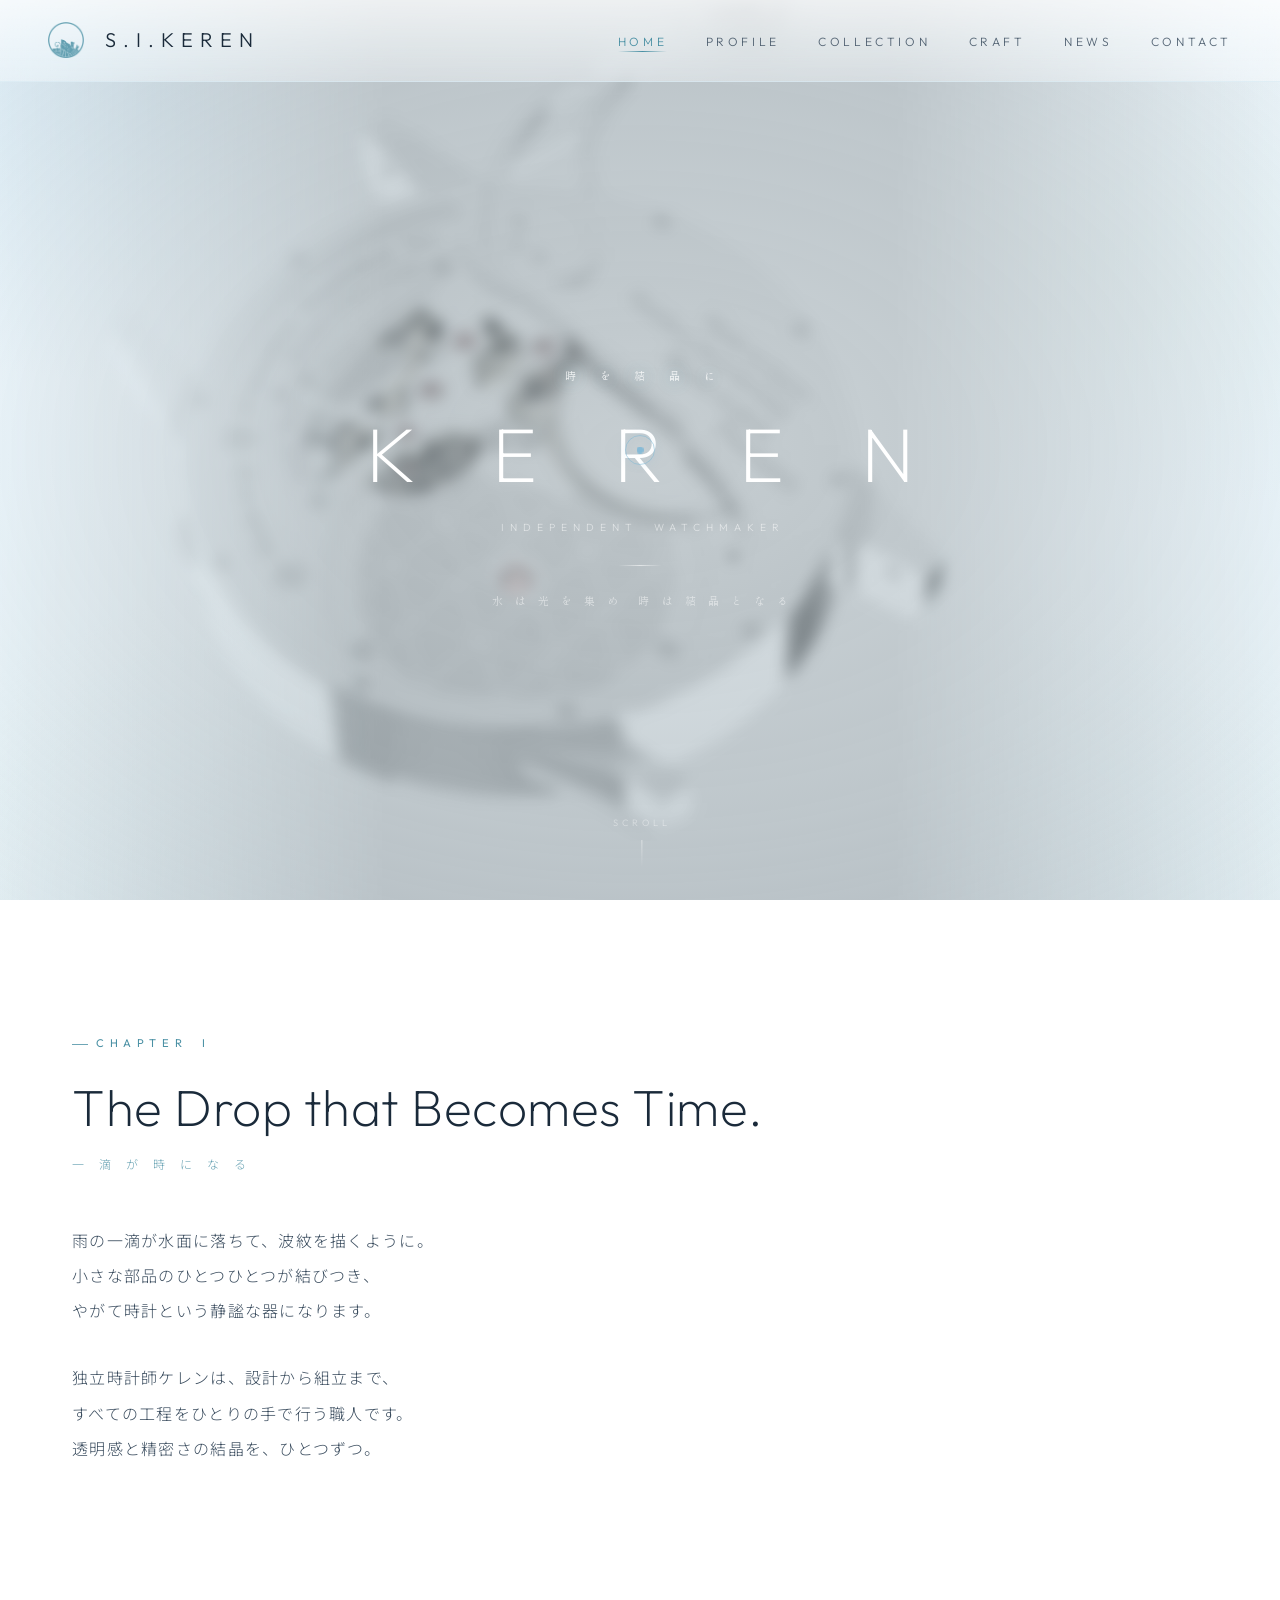
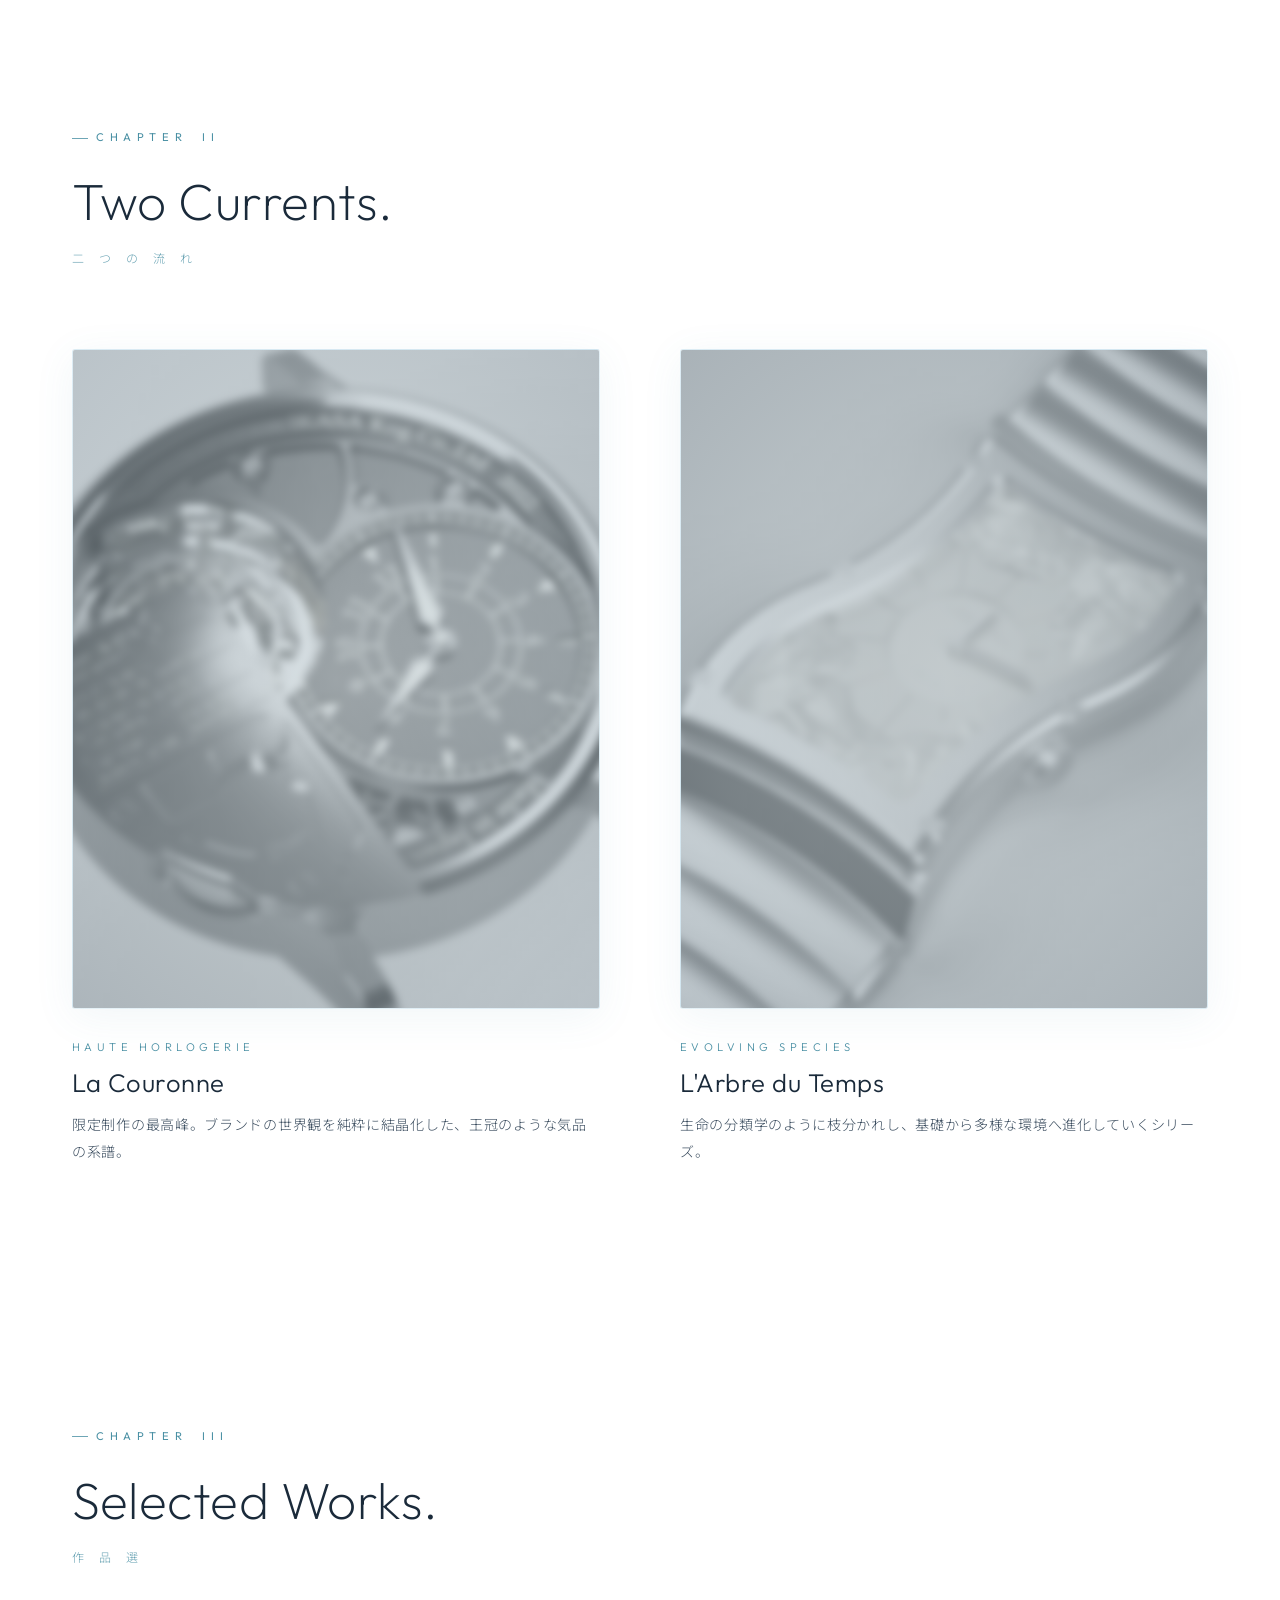
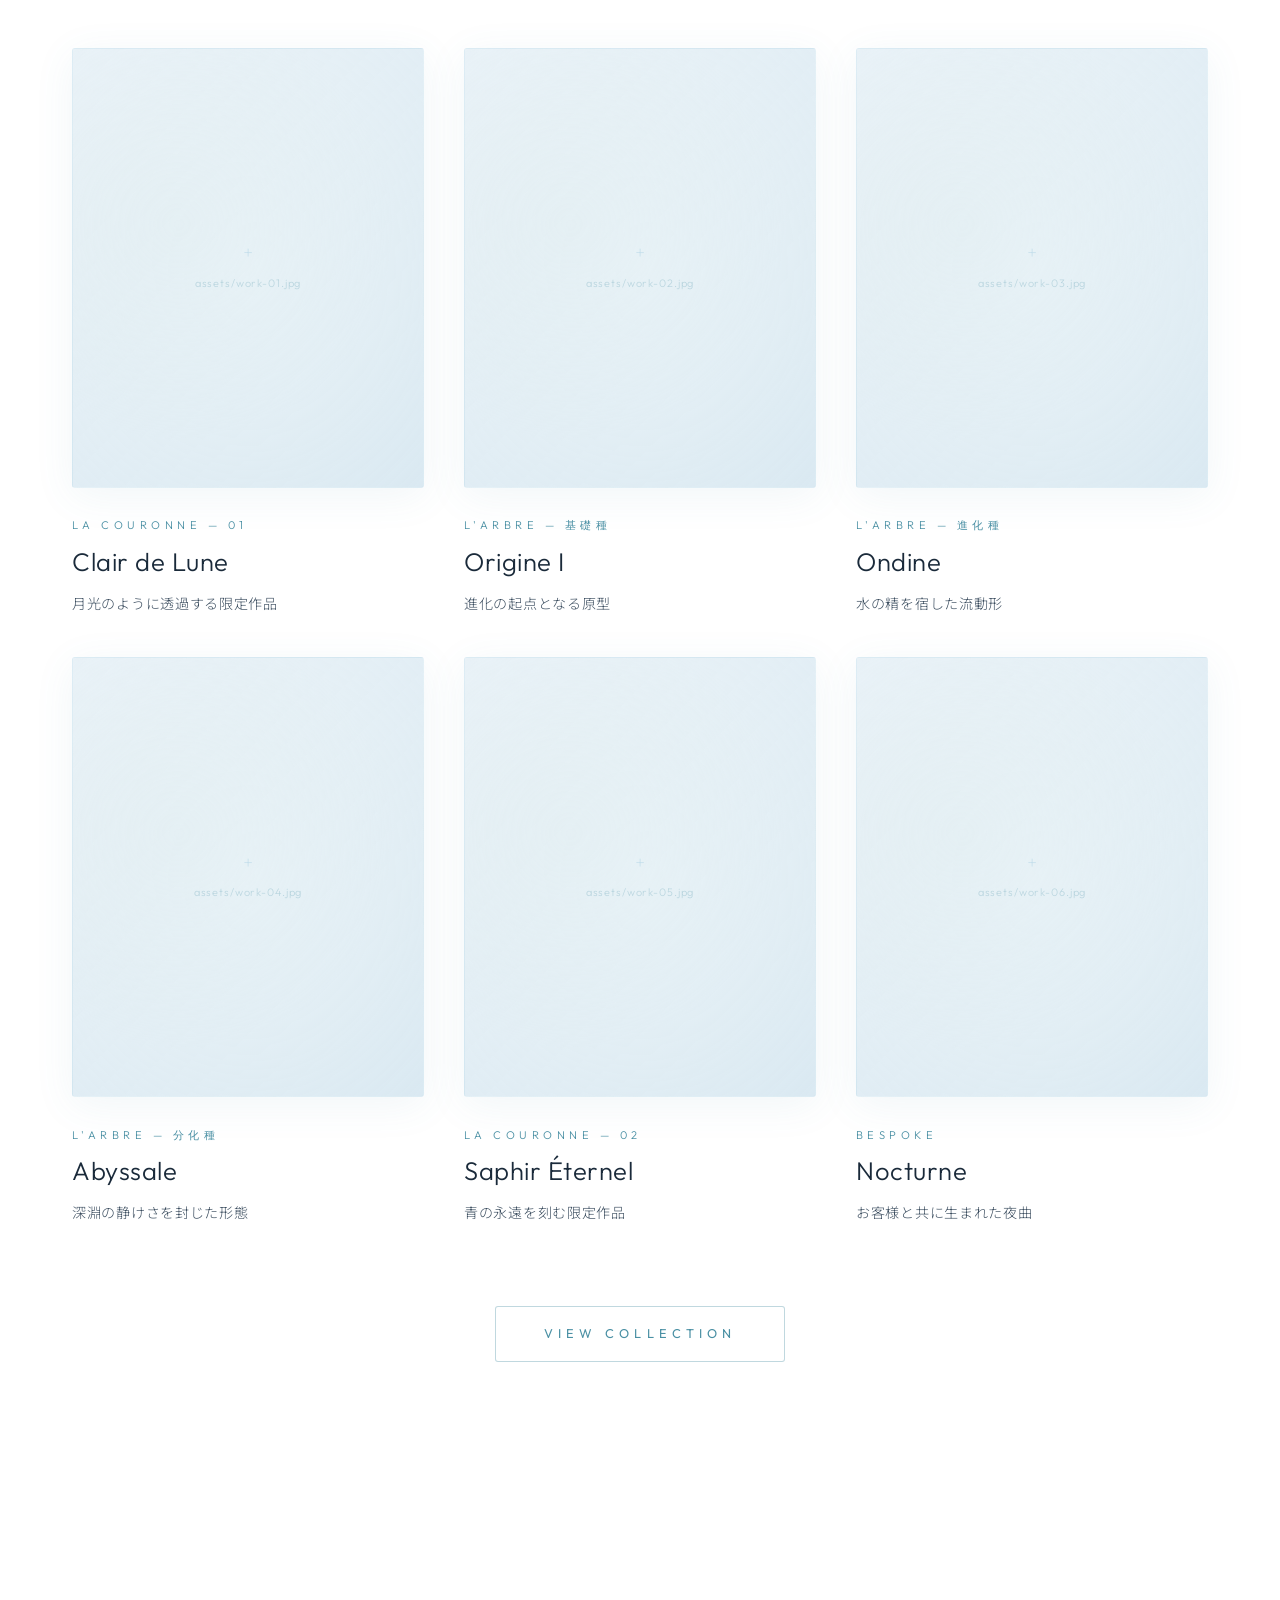
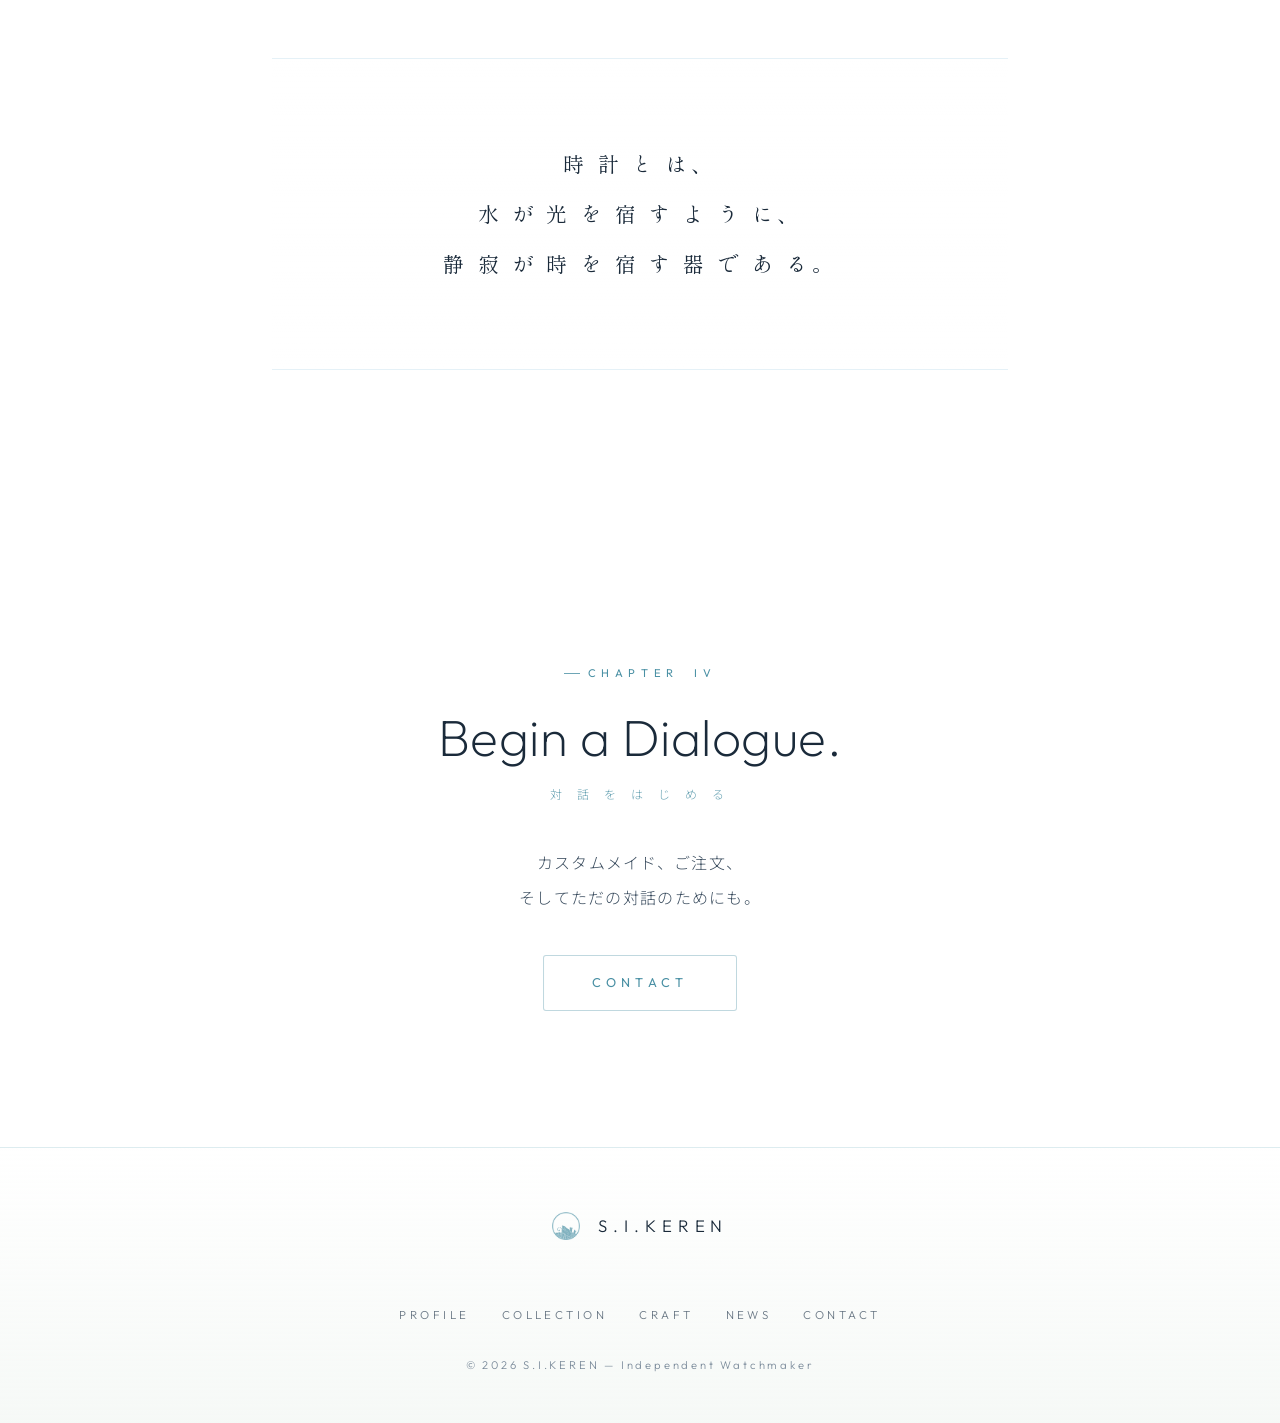
==== index.html @ 32c48a9f "Add files via upload" ====
<!DOCTYPE html>
<html lang="ja">
<head>
<meta charset="UTF-8">
<meta name="viewport" content="width=device-width, initial-scale=1.0">
<title>S.I.KEREN — Independent Watchmaker</title>
<meta name="description" content="独立時計師ケレン。水と光の結晶のような精密時計。">
<link rel="stylesheet" href="assets/style.css">
</head>
<body>

<canvas id="water-canvas"></canvas>
<div class="page-mist"></div>

<header class="topbar">
  <a href="index.html" class="brand">
    <img src="assets/logo_itoiwa.png" class="brand-logo" alt="S.I.KEREN logo">
    <span class="brand-name">S.I.KEREN</span>
  </a>
  <nav>
    <ul class="nav-links">
      <li><a href="index.html" class="active">Home</a></li>
      <li><a href="profile.html">Profile</a></li>
      <li><a href="products.html">Collection</a></li>
      <li><a href="craftsmanship.html">Craft</a></li>
      <li><a href="news.html">News</a></li>
      <li><a href="contact.html">Contact</a></li>
    </ul>
  </nav>
</header>

<main>
  <!-- HERO -->
  <section class="hero">

    <!-- 自動スクロール写真帯（最上部） -->
    <!--
      【写真の追加・差し替え方法】
      assets/ フォルダに以下のファイル名で .jpg を置くと自動表示されます：
        hero-01.jpg  hero-02.jpg  hero-03.jpg
        hero-04.jpg  hero-05.jpg  hero-06.jpg
      写真がない場合はグラデーションのプレースホルダーが表示されます。
    -->
    <div class="hero-reel" aria-hidden="true">
      <div class="hero-reel-track">
        <figure class="reel-item" data-src="assets/hero-01.jpg"></figure>
        <figure class="reel-item" data-src="assets/hero-02.jpg"></figure>
        <figure class="reel-item" data-src="assets/hero-03.jpg"></figure>
        <figure class="reel-item" data-src="assets/hero-04.jpg"></figure>
        <figure class="reel-item" data-src="assets/hero-05.jpg"></figure>
        <figure class="reel-item" data-src="assets/hero-06.jpg"></figure>
        <!-- ループ用複製 -->
        <figure class="reel-item" data-src="assets/hero-01.jpg"></figure>
        <figure class="reel-item" data-src="assets/hero-02.jpg"></figure>
        <figure class="reel-item" data-src="assets/hero-03.jpg"></figure>
        <figure class="reel-item" data-src="assets/hero-04.jpg"></figure>
        <figure class="reel-item" data-src="assets/hero-05.jpg"></figure>
        <figure class="reel-item" data-src="assets/hero-06.jpg"></figure>
      </div>
    </div>

    <!-- テキストブロック（写真の下） -->
    <div class="hero-text">
      <div class="hero-kanji">時 を 結 晶 に</div>
      <h1 class="hero-title">KEREN</h1>
      <div class="hero-sub">Independent&nbsp;&nbsp;Watchmaker</div>
      <div class="hero-rule"></div>
      <div class="hero-quote">水 は 光 を 集 め&emsp;時 は 結 晶 と な る</div>
    </div>

    <div class="scroll-cue">Scroll</div>
  </section>

  <!-- INTRODUCTION -->
  <section id="intro">
    <div class="container">
      <div class="reveal" style="max-width: 780px;">
        <div class="eyebrow">Chapter&nbsp;&nbsp;I</div>
        <h2>The Drop that Becomes Time.</h2>
        <span class="subtitle-jp">一 滴 が 時 に な る</span>
      </div>

      <div class="reveal mt-4" style="max-width: 720px; margin-top: 3rem;">
        <p class="lead">
          雨の一滴が水面に落ちて、波紋を描くように。<br>
          小さな部品のひとつひとつが結びつき、<br>
          やがて時計という静謐な器になります。
        </p>
        <p class="lead mt-2">
          独立時計師ケレンは、設計から組立まで、<br>
          すべての工程をひとりの手で行う職人です。<br>
          透明感と精密さの結晶を、ひとつずつ。
        </p>
      </div>
    </div>
  </section>

  <!-- FEATURED COLLECTIONS -->
  <section id="collections">
    <div class="container">
      <div class="section-head reveal">
        <div class="eyebrow">Chapter&nbsp;&nbsp;II</div>
        <h2>Two Currents.</h2>
        <span class="subtitle-jp">二 つ の 流 れ</span>
      </div>

      <div class="grid grid-2" style="gap: 5rem;">
        <div class="piece">
          <div class="piece-image no-photo"><img src="assets/collection-crown.jpg" class="piece-photo" alt="" onload="this.closest('.piece-image').classList.remove('no-photo')" onerror="this.closest('.piece-image').classList.add('no-photo')"><div class="photo-hint"><span>assets/collection-crown.jpg</span></div></div>
          <div class="piece-tag">Haute Horlogerie</div>
          <h3 class="piece-name">La Couronne</h3>
          <p class="piece-desc">
            限定制作の最高峰。ブランドの世界観を純粋に結晶化した、王冠のような気品の系譜。
          </p>
        </div>

        <div class="piece">
          <div class="piece-image no-photo"><img src="assets/collection-tree.jpg" class="piece-photo" alt="" onload="this.closest('.piece-image').classList.remove('no-photo')" onerror="this.closest('.piece-image').classList.add('no-photo')"><div class="photo-hint"><span>assets/collection-tree.jpg</span></div></div>
          <div class="piece-tag">Evolving Species</div>
          <h3 class="piece-name">L'Arbre du Temps</h3>
          <p class="piece-desc">
            生命の分類学のように枝分かれし、基礎から多様な環境へ進化していくシリーズ。
          </p>
        </div>
      </div>
    </div>
  </section>

  <!-- SELECTED WORKS -->
  <section id="works">
    <div class="container">
      <div class="section-head reveal">
        <div class="eyebrow">Chapter&nbsp;&nbsp;III</div>
        <h2>Selected Works.</h2>
        <span class="subtitle-jp">作 品 選</span>
      </div>

      <div class="grid grid-3">
        <div class="piece">
          <div class="piece-image no-photo"><img src="assets/work-01.jpg" class="piece-photo" alt="" onload="this.closest('.piece-image').classList.remove('no-photo')" onerror="this.closest('.piece-image').classList.add('no-photo')"><div class="photo-hint"><span>assets/work-01.jpg</span></div></div>
          <div class="piece-tag">La Couronne — 01</div>
          <h3 class="piece-name">Clair de Lune</h3>
          <p class="piece-desc">月光のように透過する限定作品</p>
        </div>

        <div class="piece">
          <div class="piece-image no-photo"><img src="assets/work-02.jpg" class="piece-photo" alt="" onload="this.closest('.piece-image').classList.remove('no-photo')" onerror="this.closest('.piece-image').classList.add('no-photo')"><div class="photo-hint"><span>assets/work-02.jpg</span></div></div>
          <div class="piece-tag">L'Arbre — 基礎種</div>
          <h3 class="piece-name">Origine I</h3>
          <p class="piece-desc">進化の起点となる原型</p>
        </div>

        <div class="piece">
          <div class="piece-image no-photo"><img src="assets/work-03.jpg" class="piece-photo" alt="" onload="this.closest('.piece-image').classList.remove('no-photo')" onerror="this.closest('.piece-image').classList.add('no-photo')"><div class="photo-hint"><span>assets/work-03.jpg</span></div></div>
          <div class="piece-tag">L'Arbre — 進化種</div>
          <h3 class="piece-name">Ondine</h3>
          <p class="piece-desc">水の精を宿した流動形</p>
        </div>

        <div class="piece">
          <div class="piece-image no-photo"><img src="assets/work-04.jpg" class="piece-photo" alt="" onload="this.closest('.piece-image').classList.remove('no-photo')" onerror="this.closest('.piece-image').classList.add('no-photo')"><div class="photo-hint"><span>assets/work-04.jpg</span></div></div>
          <div class="piece-tag">L'Arbre — 分化種</div>
          <h3 class="piece-name">Abyssale</h3>
          <p class="piece-desc">深淵の静けさを封じた形態</p>
        </div>

        <div class="piece">
          <div class="piece-image no-photo"><img src="assets/work-05.jpg" class="piece-photo" alt="" onload="this.closest('.piece-image').classList.remove('no-photo')" onerror="this.closest('.piece-image').classList.add('no-photo')"><div class="photo-hint"><span>assets/work-05.jpg</span></div></div>
          <div class="piece-tag">La Couronne — 02</div>
          <h3 class="piece-name">Saphir Éternel</h3>
          <p class="piece-desc">青の永遠を刻む限定作品</p>
        </div>

        <div class="piece">
          <div class="piece-image no-photo"><img src="assets/work-06.jpg" class="piece-photo" alt="" onload="this.closest('.piece-image').classList.remove('no-photo')" onerror="this.closest('.piece-image').classList.add('no-photo')"><div class="photo-hint"><span>assets/work-06.jpg</span></div></div>
          <div class="piece-tag">Bespoke</div>
          <h3 class="piece-name">Nocturne</h3>
          <p class="piece-desc">お客様と共に生まれた夜曲</p>
        </div>
      </div>

      <div class="text-center mt-4" style="margin-top: 5rem;">
        <a href="products.html" class="btn"><span>View Collection</span></a>
      </div>
    </div>
  </section>

  <!-- PHILOSOPHY QUOTE -->
  <section class="compact">
    <div class="container-narrow">
      <div class="quote-block reveal">
        <p class="quote-text jp-serif">
          時 計 と は、<br>
          水 が 光 を 宿 す よ う に、<br>
          静 寂 が 時 を 宿 す 器 で あ る。
        </p>
      </div>
    </div>
  </section>

  <!-- INVITATION -->
  <section>
    <div class="container-narrow text-center">
      <div class="reveal">
        <div class="eyebrow">Chapter&nbsp;&nbsp;IV</div>
        <h2>Begin a Dialogue.</h2>
        <span class="subtitle-jp">対 話 を は じ め る</span>
      </div>
      <p class="lead mt-4" style="margin-top: 2.5rem;">
        カスタムメイド、ご注文、<br>
        そしてただの対話のためにも。
      </p>
      <div class="mt-4" style="margin-top: 2.5rem;">
        <a href="contact.html" class="btn"><span>Contact</span></a>
      </div>
    </div>
  </section>
</main>

<footer>
  <div class="footer-brand">
    <img src="assets/logo_itoiwa.png" class="footer-logo-img" alt="S.I.KEREN logo">
    <span class="footer-brand-name">S.I.KEREN</span>
  </div>
  <div class="footer-links">
    <a href="profile.html">Profile</a>
    <a href="products.html">Collection</a>
    <a href="craftsmanship.html">Craft</a>
    <a href="news.html">News</a>
    <a href="contact.html">Contact</a>
  </div>
  <div class="footer-copy">
    © 2026 S.I.KEREN — Independent Watchmaker
  </div>
</footer>

<script src="https://cdnjs.cloudflare.com/ajax/libs/three.js/r128/three.min.js"></script>
<script src="assets/script.js"></script>
</body>
</html>
---- assets/style.css ----
/* ============================================================
   S.I.KEREN — Independent Watchmaker
   White-based · Transparent · Aqua · Misty Green
   ============================================================ */

@import url('https://fonts.googleapis.com/css2?family=Cormorant+Garamond:ital,wght@0,300;0,400;1,300&family=Outfit:wght@200;300;400;500&family=Noto+Sans+JP:wght@200;300;400;500&family=Shippori+Mincho+B1:wght@300;400&display=swap');

* { margin: 0; padding: 0; box-sizing: border-box; }

:root {
  --paper: #ffffff;
  --paper-soft: #fbfdfe;
  --cream: #f4f8f6;
  --mint-mist: #e8f0ea;
  --aqua-ice: #e0eef5;
  --aqua-mist: #d1e4ee;
  --aqua: #7fb8d6;
  --aqua-deep: #4a90a4;
  --sea: #386b82;

  --ink: #1a2a3a;
  --slate: #3a4c5e;
  --mist: #7a8a9a;
  --ghost: #a8b6c2;

  --border: rgba(127, 184, 214, 0.20);
  --border-strong: rgba(74, 144, 164, 0.35);
  --glass: rgba(255, 255, 255, 0.55);
  --glass-heavy: rgba(255, 255, 255, 0.75);
  --shadow-soft: 0 8px 40px rgba(74, 144, 164, 0.08);
  --shadow-medium: 0 12px 48px rgba(74, 144, 164, 0.12);

  --fs-display: clamp(2.5rem, 6vw, 5rem);
  --fs-h1: clamp(2rem, 4vw, 3.5rem);
  --fs-h2: clamp(1.5rem, 2.5vw, 2.25rem);
  --fs-body: 0.95rem;
}

html {
  scroll-behavior: smooth;
  font-size: 16px;
}

body {
  font-family: 'Outfit', 'Noto Sans JP', sans-serif;
  font-weight: 300;
  color: var(--ink);
  overflow-x: hidden;
  line-height: 1.7;
  letter-spacing: 0.02em;
  -webkit-font-smoothing: antialiased;
  min-height: 100vh;
  background:
    radial-gradient(ellipse 80% 60% at 15% 10%, rgba(209, 228, 238, 0.7) 0%, transparent 55%),
    radial-gradient(ellipse 70% 50% at 85% 30%, rgba(232, 240, 234, 0.6) 0%, transparent 55%),
    radial-gradient(ellipse 90% 70% at 50% 100%, rgba(224, 238, 245, 0.8) 0%, transparent 60%),
    linear-gradient(180deg, #ffffff 0%, #f8fbfd 50%, #f4f8f6 100%);
  background-attachment: fixed;
}

/* Background canvas */
#water-canvas {
  position: fixed;
  inset: 0;
  z-index: 0;
  pointer-events: none;
  opacity: 0.6;
}

.page-mist {
  position: fixed;
  inset: 0;
  z-index: 1;
  pointer-events: none;
  background:
    radial-gradient(ellipse 60% 40% at 50% 0%, rgba(255, 255, 255, 0.6), transparent 70%),
    radial-gradient(ellipse 90% 60% at 50% 100%, rgba(232, 240, 234, 0.4), transparent 70%);
}

/* Navigation */
header.topbar {
  position: fixed;
  top: 0; left: 0; right: 0;
  padding: 1.4rem 3rem;
  display: flex;
  justify-content: space-between;
  align-items: center;
  z-index: 100;
  backdrop-filter: blur(24px) saturate(1.4);
  -webkit-backdrop-filter: blur(24px) saturate(1.4);
  background: linear-gradient(180deg, rgba(255, 255, 255, 0.75) 0%, rgba(255, 255, 255, 0.4) 100%);
  border-bottom: 1px solid var(--border);
  transition: all 0.5s ease;
}

.brand {
  display: flex;
  align-items: center;
  gap: 0.85rem;
  text-decoration: none;
  color: var(--ink);
}

.brand-logo {
  width: 36px; height: 36px;
  opacity: 0.85;
  transition: opacity 0.4s ease, transform 0.6s ease;
  display: block;
  object-fit: contain;
}

.brand:hover .brand-logo {
  opacity: 1;
  transform: rotate(4deg);
}

.brand-name {
  font-family: 'Outfit', sans-serif;
  font-weight: 300;
  font-size: 1.25rem;
  letter-spacing: 0.35em;
  padding-left: 0.35em;
  color: var(--ink);
}

nav ul.nav-links {
  display: flex;
  gap: 2.4rem;
  list-style: none;
}

nav ul.nav-links a {
  color: var(--slate);
  text-decoration: none;
  font-size: 0.75rem;
  font-weight: 300;
  letter-spacing: 0.3em;
  text-transform: uppercase;
  padding-bottom: 3px;
  position: relative;
  transition: color 0.4s ease;
  opacity: 0.85;
}

nav ul.nav-links a::after {
  content: '';
  position: absolute;
  left: 0; bottom: 0;
  width: 0; height: 1px;
  background: linear-gradient(90deg, transparent, var(--aqua-deep), transparent);
  transition: width 0.5s cubic-bezier(0.25, 0.1, 0.25, 1);
}

nav ul.nav-links a:hover,
nav ul.nav-links a.active {
  color: var(--aqua-deep);
  opacity: 1;
}

nav ul.nav-links a:hover::after,
nav ul.nav-links a.active::after {
  width: 100%;
}

/* Layout */
main { position: relative; z-index: 10; }

.container {
  max-width: 1200px;
  margin: 0 auto;
  padding: 0 2rem;
}

.container-narrow {
  max-width: 800px;
  margin: 0 auto;
  padding: 0 2rem;
}

section {
  padding: 8rem 0;
  position: relative;
}

section.compact { padding: 5rem 0; }

/* Typography */
h1, h2, h3, h4 {
  font-family: 'Outfit', sans-serif;
  font-weight: 300;
  line-height: 1.2;
  color: var(--ink);
  letter-spacing: 0.01em;
}

h1.display {
  font-size: var(--fs-display);
  font-weight: 200;
  letter-spacing: 0.02em;
  line-height: 1;
}

h2 {
  font-size: var(--fs-h1);
  font-weight: 200;
}

h3 {
  font-size: var(--fs-h2);
  font-weight: 300;
}

p {
  color: var(--slate);
  font-weight: 300;
}

.jp {
  font-family: 'Noto Sans JP', sans-serif;
  font-weight: 300;
}

.jp-serif {
  font-family: 'Shippori Mincho B1', 'Noto Serif JP', serif;
  font-weight: 300;
}

.eyebrow {
  font-family: 'Outfit', sans-serif;
  font-size: 0.7rem;
  font-weight: 400;
  letter-spacing: 0.5em;
  text-transform: uppercase;
  color: var(--aqua-deep);
  margin-bottom: 1.5rem;
  padding-left: 1.5rem;
  position: relative;
  display: inline-block;
}

.eyebrow::before {
  content: '';
  position: absolute;
  left: 0; top: 50%;
  width: 1rem; height: 1px;
  background: var(--aqua-deep);
  opacity: 0.8;
}

.subtitle-jp {
  font-family: 'Noto Sans JP', sans-serif;
  font-weight: 300;
  font-size: 0.75rem;
  letter-spacing: 0.5em;
  color: var(--aqua-deep);
  opacity: 0.85;
  margin-top: 1rem;
  display: block;
}

.lead {
  font-family: 'Noto Sans JP', sans-serif;
  font-weight: 300;
  font-size: 1rem;
  line-height: 2.2;
  color: var(--slate);
  letter-spacing: 0.08em;
}

/* Gradient text (water sheen) */
.gradient-text {
  background: linear-gradient(120deg, var(--sea) 0%, var(--aqua-deep) 40%, var(--aqua) 70%, #9ccdbf 100%);
  -webkit-background-clip: text;
  -webkit-text-fill-color: transparent;
  background-clip: text;
  filter: drop-shadow(0 2px 20px rgba(127, 184, 214, 0.15));
}

/* Hero */
/* ============================================================
   Hero — blurred full-screen photo reel, text overlay
   ============================================================ */
.hero {
  height: 100vh;
  position: relative;
  overflow: hidden;
}

/* ── Blurred photo reel (full background) ── */
.hero-reel {
  position: absolute;
  inset: 0;
  z-index: 0;
  overflow: hidden;
}

/*
  各写真は 100vw 固定幅 → 6枚で 600vw
  translateX(-600vw) でちょうど1セット分進み、
  複製セットがそのまま続くのでジャンプなしにループ
*/
.hero-reel-track {
  display: flex;
  height: 100%;
  animation: reelScroll 140s linear infinite;
  will-change: transform;
}

@keyframes reelScroll {
  from { transform: translateX(0); }
  to   { transform: translateX(-600vw); }
}

.reel-item {
  flex: 0 0 100vw;
  width: 100vw;
  height: 100%;
  overflow: hidden;
  background: linear-gradient(135deg,
    rgba(209, 228, 238, 0.5) 0%,
    rgba(224, 238, 245, 0.5) 100%);
  /* 両端をフェードして隣の写真と自然につながる */
  mask-image: linear-gradient(90deg,
    transparent  0%,
    black       30%,
    black       70%,
    transparent 100%);
  -webkit-mask-image: linear-gradient(90deg,
    transparent  0%,
    black       30%,
    black       70%,
    transparent 100%);
}

.reel-item img {
  display: block;
  width: 100%;
  height: 100%;
  object-fit: cover;
  object-position: center;
  /* ぼかし＋少し暗く＋彩度を落として奥行き感 */
  filter: blur(7px) brightness(0.78) saturate(0.85);
  /* ぼかしのエッジ滲みを防ぐため少し拡大 */
  transform: scale(1.06);
  transform-origin: center;
}

/* 画面全体を覆うオーバーレイ */
.hero-reel::after {
  content: '';
  position: absolute;
  inset: 0;
  background:
    radial-gradient(ellipse 130% 120% at 50% 50%,
      rgba(224, 238, 245, 0.55) 0%,
      rgba(209, 228, 238, 0.45) 35%,
      rgba(180, 210, 230, 0.30) 65%,
      rgba(140, 190, 215, 0.15) 100%);
  pointer-events: none;
  z-index: 1;
}

/* ── Text (中央にオーバーレイ) ── */
.hero-text {
  position: absolute;
  inset: 0;
  z-index: 2;
  display: flex;
  flex-direction: column;
  align-items: center;
  justify-content: center;
  text-align: center;
  padding: 0 2rem;
  padding-top: 72px; /* ヘッダー分 */
}

.hero-kanji {
  font-family: 'Shippori Mincho B1', serif;
  font-size: 0.68rem;
  font-weight: 400;
  letter-spacing: 0.95em;
  color: rgba(255, 255, 255, 0.80);
  text-shadow: 0 1px 16px rgba(74, 144, 164, 0.45);
  opacity: 0;
  margin-bottom: 2rem;
  padding-left: 0.95em;
  animation: fadeUp 1.8s ease 0.4s forwards;
}

.hero-title {
  font-family: 'Outfit', sans-serif;
  font-size: clamp(2.6rem, 6vw, 5rem);
  font-weight: 200;
  letter-spacing: 1em;
  line-height: 1;
  padding-left: 1em;
  color: #ffffff;
  text-shadow: none;
  opacity: 0;
  animation: fadeUp 2s ease 0.65s forwards;
}

.hero-sub {
  font-family: 'Outfit', sans-serif;
  font-weight: 300;
  font-size: 0.65rem;
  letter-spacing: 0.58em;
  color: rgba(255, 255, 255, 0.55);
  opacity: 0;
  margin-top: 1.6rem;
  padding-left: 0.58em;
  text-transform: uppercase;
  animation: fadeUp 2s ease 0.9s forwards;
}

/* Hairline rule */
.hero-rule {
  width: 44px;
  height: 1px;
  background: linear-gradient(90deg,
    transparent, rgba(255, 255, 255, 0.60), transparent);
  margin: 1.8rem auto;
  opacity: 0;
  animation: fadeIn 2s ease 1.15s forwards;
}

.hero-quote {
  font-family: 'Shippori Mincho B1', serif;
  font-weight: 400;
  font-size: 0.68rem;
  line-height: 1;
  letter-spacing: 0.42em;
  color: rgba(255, 255, 255, 0.50);
  opacity: 0;
  padding-left: 0.42em;
  animation: fadeIn 2s ease 1.35s forwards;
}

/* Scroll hint */
.scroll-cue {
  position: absolute;
  bottom: 2rem; left: 50%;
  transform: translateX(-50%);
  z-index: 3;
  color: rgba(255, 255, 255, 0.45);
  font-size: 0.58rem;
  letter-spacing: 0.45em;
  text-transform: uppercase;
  opacity: 0;
  padding-left: 0.45em;
  animation: fadeIn 2.5s ease 2s forwards;
}

.scroll-cue::after {
  content: '';
  display: block;
  width: 1px; height: 28px;
  background: linear-gradient(180deg, rgba(255,255,255,0.5), transparent);
  margin: 0.6rem auto 0;
  animation: pulseDown 2s ease infinite;
}

/* Section heading */
.section-head { margin-bottom: 5rem; }
.section-head.center { text-align: center; }

/* Grids */
.grid { display: grid; gap: 2.5rem; }
.grid-2 { grid-template-columns: repeat(auto-fit, minmax(400px, 1fr)); }
.grid-3 { grid-template-columns: repeat(auto-fit, minmax(280px, 1fr)); }
.grid-4 { grid-template-columns: repeat(auto-fit, minmax(220px, 1fr)); }

.card {
  background: var(--glass);
  border: 1px solid var(--border);
  border-radius: 3px;
  padding: 2.5rem;
  backdrop-filter: blur(20px) saturate(1.3);
  -webkit-backdrop-filter: blur(20px) saturate(1.3);
  transition: all 0.8s cubic-bezier(0.25, 0.1, 0.25, 1);
  position: relative;
  overflow: hidden;
  box-shadow: var(--shadow-soft);
}

.card::before {
  content: '';
  position: absolute;
  top: 0; left: -100%;
  width: 100%; height: 1px;
  background: linear-gradient(90deg, transparent, var(--aqua), transparent);
  transition: left 1.2s ease;
}

.card:hover {
  border-color: var(--border-strong);
  background: var(--glass-heavy);
  transform: translateY(-4px);
  box-shadow: var(--shadow-medium);
}

.card:hover::before { left: 100%; }

.card h3 { margin-bottom: 1rem; color: var(--ink); }
.card p { font-size: var(--fs-body); color: var(--slate); }

/* Piece */
.piece {
  opacity: 0;
  transform: translateY(40px);
  transition: all 1.4s cubic-bezier(0.25, 0.1, 0.25, 1);
}

.piece.revealed {
  opacity: 1;
  transform: translateY(0);
}

.piece-image {
  aspect-ratio: 4 / 5;
  background:
    linear-gradient(135deg, rgba(255, 255, 255, 0.6), rgba(209, 228, 238, 0.5)),
    radial-gradient(circle at 30% 40%, rgba(232, 240, 234, 0.7), transparent 60%);
  border: 1px solid var(--border);
  margin-bottom: 1.8rem;
  position: relative;
  overflow: hidden;
  backdrop-filter: blur(14px);
  box-shadow: var(--shadow-soft);
  border-radius: 3px;
}

/* 色付きぼかしオーバーレイ（ヒーローリールと同じ） */
.piece-image::before {
  content: '';
  position: absolute;
  inset: 0;
  z-index: 2;
  background: radial-gradient(ellipse 130% 120% at 50% 50%,
    rgba(224, 238, 245, 0.55) 0%,
    rgba(209, 228, 238, 0.45) 35%,
    rgba(180, 210, 230, 0.30) 65%,
    rgba(140, 190, 215, 0.15) 100%);
  pointer-events: none;
  transition: opacity 0.55s ease;
}

.piece-image:hover::before { opacity: 0; }

/* 実写真 */
.piece-photo {
  display: block;
  position: absolute;
  inset: 0;
  width: 100%;
  height: 100%;
  object-fit: cover;
  object-position: center;
  z-index: 0;
  filter: blur(4px) brightness(0.82) saturate(0.85);
  transform: scale(1.06);
  transform-origin: center;
  transition: filter 0.55s ease, transform 0.55s ease;
}

.piece-image:hover .piece-photo {
  filter: none;
  transform: scale(1.05);
}

/* ファイル名ヒント（写真がないときだけ表示） */
.photo-hint {
  display: none;
  position: absolute;
  inset: 0;
  flex-direction: column;
  align-items: center;
  justify-content: center;
  gap: 0.7rem;
  z-index: 1;
  pointer-events: none;
}

.photo-hint::before {
  content: '+';
  font-size: 1.2rem;
  font-weight: 200;
  color: var(--aqua);
  opacity: 0.6;
  line-height: 1;
}

.photo-hint span {
  font-family: 'Outfit', monospace;
  font-size: 0.68rem;
  font-weight: 300;
  letter-spacing: 0.08em;
  color: var(--aqua-deep);
  opacity: 0.55;
  text-align: center;
  padding: 0 1rem;
}

/* 写真なし状態 */
.piece-image.no-photo .piece-photo { display: none; }
.piece-image.no-photo .photo-hint  { display: flex; }

.piece-tag {
  font-family: 'Outfit', sans-serif;
  font-size: 0.7rem;
  letter-spacing: 0.4em;
  color: var(--aqua-deep);
  text-transform: uppercase;
  margin-bottom: 0.7rem;
}

.piece-name {
  font-family: 'Outfit', sans-serif;
  font-size: 1.6rem;
  font-weight: 300;
  color: var(--ink);
  margin-bottom: 0.8rem;
  letter-spacing: 0.02em;
}

.piece-desc {
  font-family: 'Noto Sans JP', sans-serif;
  font-weight: 300;
  font-size: 0.88rem;
  color: var(--slate);
  line-height: 1.9;
  letter-spacing: 0.05em;
}

/* Tree */
.tree-root {
  padding: 3rem;
  background: linear-gradient(135deg, rgba(255, 255, 255, 0.8), rgba(224, 238, 245, 0.5));
  border: 1px solid var(--border);
  backdrop-filter: blur(20px);
  text-align: center;
  margin-bottom: 3rem;
  border-radius: 3px;
  box-shadow: var(--shadow-soft);
}

.tree-root-title {
  font-family: 'Outfit', sans-serif;
  font-size: 1.3rem;
  font-weight: 300;
  letter-spacing: 0.4em;
  color: var(--aqua-deep);
  text-transform: uppercase;
  margin-bottom: 0.5rem;
}

.tree-branch {
  margin-bottom: 3rem;
  padding: 2.5rem;
  background: var(--glass);
  border-left: 2px solid var(--aqua);
  border-top: 1px solid var(--border);
  border-right: 1px solid var(--border);
  border-bottom: 1px solid var(--border);
  backdrop-filter: blur(20px);
  border-radius: 0 3px 3px 0;
  box-shadow: var(--shadow-soft);
}

.tree-branch-title {
  font-family: 'Outfit', sans-serif;
  font-weight: 300;
  color: var(--ink);
  margin-bottom: 0.5rem;
  font-size: 1.4rem;
}

.tree-branch-sub {
  font-family: 'Noto Sans JP', sans-serif;
  font-size: 0.8rem;
  color: var(--aqua-deep);
  letter-spacing: 0.2em;
  margin-bottom: 2rem;
}

.tree-subgroup {
  margin-top: 2rem;
  padding-left: 1.5rem;
  border-left: 1px dashed rgba(127, 184, 214, 0.4);
}

.tree-subgroup-title {
  font-family: 'Outfit', sans-serif;
  font-size: 0.85rem;
  letter-spacing: 0.35em;
  text-transform: uppercase;
  color: var(--aqua-deep);
  margin-bottom: 1.5rem;
}

.tree-items {
  display: grid;
  grid-template-columns: repeat(auto-fit, minmax(180px, 1fr));
  gap: 1rem;
}

.tree-leaf {
  padding: 1.2rem 1.3rem;
  background: rgba(255, 255, 255, 0.5);
  border: 1px solid var(--border);
  border-radius: 3px;
  transition: all 0.5s cubic-bezier(0.25, 0.1, 0.25, 1);
  position: relative;
  backdrop-filter: blur(10px);
}

.tree-leaf::before {
  content: '';
  position: absolute;
  left: 0; top: 50%;
  width: 8px; height: 1px;
  background: var(--aqua);
  transform: translate(-8px, 0);
  opacity: 0.5;
}

.tree-leaf:hover {
  background: rgba(255, 255, 255, 0.85);
  border-color: var(--border-strong);
  transform: translateX(4px);
  box-shadow: 0 4px 20px rgba(127, 184, 214, 0.15);
}

.tree-leaf h4 {
  font-family: 'Outfit', sans-serif;
  font-size: 0.95rem;
  font-weight: 400;
  color: var(--ink);
  margin-bottom: 0.3rem;
}

.tree-leaf p {
  font-family: 'Noto Sans JP', sans-serif;
  font-size: 0.75rem;
  color: var(--slate);
  line-height: 1.6;
}

/* Process */
.process-stage {
  display: grid;
  grid-template-columns: 90px 1fr 2fr;
  gap: 2.5rem;
  padding: 2.5rem 2rem;
  border-bottom: 1px solid var(--border);
  align-items: center;
  transition: all 0.6s ease;
  opacity: 0;
  transform: translateX(-20px);
}

.process-stage.revealed {
  opacity: 1;
  transform: translateX(0);
}

.process-stage:hover {
  background: linear-gradient(90deg, rgba(224, 238, 245, 0.4), transparent);
  padding-left: 2.5rem;
}

.process-number {
  font-family: 'Outfit', sans-serif;
  font-size: 2.4rem;
  font-weight: 200;
  color: var(--aqua-deep);
  opacity: 0.85;
}

.process-title {
  font-family: 'Outfit', sans-serif;
  font-weight: 300;
  font-size: 1.2rem;
  color: var(--ink);
  letter-spacing: 0.03em;
}

.process-title .jp {
  display: block;
  font-size: 0.7rem;
  font-weight: 300;
  color: var(--slate);
  letter-spacing: 0.4em;
  margin-top: 0.4rem;
}

.process-text {
  font-family: 'Noto Sans JP', sans-serif;
  font-weight: 300;
  font-size: 0.88rem;
  line-height: 1.95;
  color: var(--slate);
  letter-spacing: 0.06em;
}

/* Quality grid */
.quality-grid {
  display: grid;
  grid-template-columns: repeat(auto-fit, minmax(180px, 1fr));
  gap: 1px;
  background: var(--border);
  border: 1px solid var(--border);
  margin-top: 5rem;
  border-radius: 3px;
  overflow: hidden;
  box-shadow: var(--shadow-soft);
}

.quality-item {
  padding: 2rem 1.5rem;
  background: rgba(255, 255, 255, 0.85);
  backdrop-filter: blur(10px);
  text-align: center;
}

.quality-item .label {
  font-family: 'Outfit', sans-serif;
  font-size: 0.7rem;
  letter-spacing: 0.35em;
  color: var(--aqua-deep);
  text-transform: uppercase;
  margin-bottom: 0.8rem;
}

.quality-item .value {
  font-family: 'Outfit', sans-serif;
  font-weight: 200;
  font-size: 1.4rem;
  color: var(--ink);
}

.quality-item .note {
  font-family: 'Noto Sans JP', sans-serif;
  font-size: 0.72rem;
  color: var(--mist);
  margin-top: 0.5rem;
}

/* Timeline */
.timeline {
  position: relative;
  padding-left: 2rem;
}

.timeline::before {
  content: '';
  position: absolute;
  left: 0; top: 0; bottom: 0;
  width: 1px;
  background: linear-gradient(180deg, transparent, var(--aqua), var(--aqua), transparent);
  opacity: 0.6;
}

.timeline-item {
  position: relative;
  padding: 1.5rem 0 2.5rem 2rem;
}

.timeline-item::before {
  content: '';
  position: absolute;
  left: -5px; top: 2rem;
  width: 11px; height: 11px;
  border-radius: 50%;
  background: var(--paper);
  border: 2px solid var(--aqua);
  box-shadow: 0 0 12px rgba(127, 184, 214, 0.5);
}

.timeline-date {
  font-family: 'Outfit', sans-serif;
  font-size: 0.75rem;
  letter-spacing: 0.35em;
  color: var(--aqua-deep);
  text-transform: uppercase;
  margin-bottom: 0.5rem;
}

.timeline-title {
  font-family: 'Outfit', sans-serif;
  font-size: 1.15rem;
  font-weight: 400;
  color: var(--ink);
  margin-bottom: 0.5rem;
}

.timeline-text {
  font-family: 'Noto Sans JP', sans-serif;
  font-size: 0.85rem;
  line-height: 1.9;
  color: var(--slate);
}

/* News */
.news-card {
  background: var(--glass);
  border: 1px solid var(--border);
  padding: 2rem;
  transition: all 0.6s ease;
  backdrop-filter: blur(14px);
  border-radius: 3px;
  box-shadow: var(--shadow-soft);
}

.news-card:hover {
  border-color: var(--border-strong);
  background: var(--glass-heavy);
  box-shadow: var(--shadow-medium);
}

.news-date {
  font-family: 'Outfit', sans-serif;
  font-size: 0.72rem;
  letter-spacing: 0.3em;
  color: var(--aqua-deep);
  text-transform: uppercase;
  margin-bottom: 1rem;
}

.news-title {
  font-family: 'Outfit', sans-serif;
  font-size: 1.15rem;
  font-weight: 400;
  color: var(--ink);
  margin-bottom: 1rem;
  line-height: 1.4;
}

.news-excerpt {
  font-family: 'Noto Sans JP', sans-serif;
  font-size: 0.85rem;
  color: var(--slate);
  line-height: 1.9;
}

.news-link {
  display: inline-block;
  margin-top: 1.2rem;
  font-family: 'Outfit', sans-serif;
  font-size: 0.75rem;
  letter-spacing: 0.3em;
  color: var(--aqua-deep);
  text-decoration: none;
  text-transform: uppercase;
  transition: all 0.3s ease;
}

.news-link:hover {
  letter-spacing: 0.4em;
  color: var(--sea);
}

/* Form */
.form-block {
  max-width: 720px;
  margin: 0 auto;
  padding: 3.5rem 3rem;
  background: var(--glass-heavy);
  border: 1px solid var(--border);
  backdrop-filter: blur(24px) saturate(1.3);
  border-radius: 3px;
  box-shadow: var(--shadow-medium);
}

.field {
  margin-bottom: 1.8rem;
}

label {
  display: block;
  font-family: 'Outfit', sans-serif;
  font-size: 0.72rem;
  letter-spacing: 0.3em;
  text-transform: uppercase;
  color: var(--aqua-deep);
  margin-bottom: 0.6rem;
}

.field input,
.field select,
.field textarea {
  width: 100%;
  padding: 0.95rem 1.1rem;
  font-family: 'Noto Sans JP', sans-serif;
  font-size: 0.9rem;
  font-weight: 300;
  color: var(--ink);
  background: rgba(255, 255, 255, 0.7);
  border: 1px solid var(--border);
  border-radius: 3px;
  transition: all 0.4s ease;
}

.field input:focus,
.field select:focus,
.field textarea:focus {
  outline: none;
  border-color: var(--aqua-deep);
  background: rgba(255, 255, 255, 0.95);
  box-shadow: 0 0 0 3px rgba(127, 184, 214, 0.15);
}

.field input::placeholder,
.field textarea::placeholder {
  color: var(--ghost);
}

.field textarea {
  min-height: 150px;
  resize: vertical;
}

.field select {
  cursor: pointer;
  appearance: none;
  background-image: url("data:image/svg+xml;utf8,<svg xmlns='http://www.w3.org/2000/svg' viewBox='0 0 12 12'><path fill='%234a90a4' d='M6 9L1 4h10z'/></svg>");
  background-repeat: no-repeat;
  background-position: right 1rem center;
  background-size: 10px;
}

.btn {
  display: inline-block;
  padding: 1rem 3rem;
  font-family: 'Outfit', sans-serif;
  font-size: 0.8rem;
  font-weight: 400;
  letter-spacing: 0.4em;
  text-transform: uppercase;
  color: var(--aqua-deep);
  background: rgba(255, 255, 255, 0.6);
  border: 1px solid var(--border-strong);
  text-decoration: none;
  cursor: pointer;
  transition: all 0.6s cubic-bezier(0.25, 0.1, 0.25, 1);
  border-radius: 3px;
  position: relative;
  overflow: hidden;
  backdrop-filter: blur(10px);
}

.btn::before {
  content: '';
  position: absolute;
  inset: 0;
  background: linear-gradient(135deg, rgba(127, 184, 214, 0.15), rgba(156, 205, 191, 0.1));
  transform: translateX(-100%);
  transition: transform 0.6s ease;
}

.btn:hover {
  border-color: var(--aqua-deep);
  color: var(--sea);
  letter-spacing: 0.5em;
  box-shadow: 0 8px 30px rgba(127, 184, 214, 0.25);
}

.btn:hover::before { transform: translateX(0); }
.btn span { position: relative; z-index: 1; }

/* FAQ */
.faq-item {
  padding: 1.8rem 0;
  border-bottom: 1px solid var(--border);
}

.faq-q {
  font-family: 'Outfit', sans-serif;
  font-size: 1rem;
  font-weight: 400;
  color: var(--ink);
  margin-bottom: 0.8rem;
  cursor: pointer;
  display: flex;
  align-items: center;
  transition: color 0.3s ease;
}

.faq-q::before {
  content: 'Q.';
  color: var(--aqua-deep);
  margin-right: 0.8rem;
  font-family: 'Outfit', sans-serif;
  font-weight: 300;
}

.faq-q:hover { color: var(--aqua-deep); }

.faq-a {
  font-family: 'Noto Sans JP', sans-serif;
  font-size: 0.88rem;
  color: var(--slate);
  line-height: 1.95;
  padding-left: 1.9rem;
  letter-spacing: 0.04em;
}

/* Quote */
.quote-block {
  padding: 5rem 3rem;
  border-top: 1px solid var(--border);
  border-bottom: 1px solid var(--border);
  margin: 5rem 0;
  text-align: center;
  background: linear-gradient(180deg, transparent, rgba(255, 255, 255, 0.4), transparent);
}

.quote-text {
  font-family: 'Shippori Mincho B1', 'Noto Serif JP', serif;
  font-weight: 300;
  font-size: 1.3rem;
  line-height: 2.4;
  letter-spacing: 0.2em;
  color: var(--ink);
  max-width: 700px;
  margin: 0 auto;
}

/* Footer */
footer {
  position: relative;
  z-index: 10;
  padding: 4rem 2rem 3rem;
  border-top: 1px solid var(--border);
  background: linear-gradient(180deg, rgba(255, 255, 255, 0.6), rgba(232, 240, 234, 0.4));
  backdrop-filter: blur(14px);
  text-align: center;
}

.footer-brand {
  display: inline-flex;
  align-items: center;
  gap: 0.8rem;
  margin-bottom: 2rem;
}

.footer-logo-img {
  width: 28px; height: 28px;
  object-fit: contain;
  opacity: 0.70;
  display: block;
}

.footer-brand-name {
  font-family: 'Outfit', sans-serif;
  font-size: 1.05rem;
  font-weight: 300;
  letter-spacing: 0.35em;
  color: var(--ink);
  padding-left: 0.35em;
}

.footer-links {
  display: flex;
  justify-content: center;
  gap: 2rem;
  margin: 2rem 0;
  flex-wrap: wrap;
}

.footer-links a {
  color: var(--slate);
  text-decoration: none;
  font-size: 0.72rem;
  letter-spacing: 0.3em;
  text-transform: uppercase;
  opacity: 0.75;
  transition: opacity 0.3s ease;
}

.footer-links a:hover { opacity: 1; color: var(--aqua-deep); }

.footer-copy {
  font-family: 'Outfit', sans-serif;
  font-size: 0.7rem;
  letter-spacing: 0.25em;
  color: var(--mist);
  margin-top: 1.5rem;
}

/* ============================================================
   Custom Cursor — water-drop dot + lagging ring
   ============================================================ */

/* Hide native cursor everywhere */
*, *::before, *::after {
  cursor: none !important;
}

/* Inner dot — precise, immediate */
.cursor-dot {
  position: fixed;
  top: 0; left: 0;
  width: 7px;
  height: 7px;
  border-radius: 50%;
  pointer-events: none;
  z-index: 10000;
  transform: translate(-50%, -50%);
  background: rgba(127, 184, 214, 0.9);
  box-shadow: none;
  will-change: transform;
  transition: width 0.2s ease, height 0.2s ease,
              background 0.2s ease, box-shadow 0.2s ease;
}

.cursor-dot.is-hovering {
  width: 5px;
  height: 5px;
  background: rgba(255, 255, 255, 0.95);
  box-shadow:
    0 0 8px  rgba(156, 205, 191, 0.9),
    0 0 18px rgba(156, 205, 191, 0.45);
}

/* Outer ring — follows with lerp delay */
.cursor-ring {
  position: fixed;
  top: 0; left: 0;
  width: 30px;
  height: 30px;
  border-radius: 50%;
  pointer-events: none;
  z-index: 9999;
  transform: translate(-50%, -50%);
  border: 1px solid rgba(127, 184, 214, 0.55);
  background: transparent;
  box-shadow:
    0 0 10px rgba(127, 184, 214, 0.15),
    inset 0 0 8px  rgba(127, 184, 214, 0.06);
  will-change: transform, width, height, border-color;
  transition: width 0.35s cubic-bezier(0.22, 0.61, 0.36, 1),
              height 0.35s cubic-bezier(0.22, 0.61, 0.36, 1),
              border-color 0.3s ease,
              opacity 0.3s ease;
}

.cursor-ring.is-hovering {
  width: 44px;
  height: 44px;
  border-color: rgba(156, 205, 191, 0.75);
  box-shadow:
    0 0 14px rgba(156, 205, 191, 0.25),
    inset 0 0 10px rgba(156, 205, 191, 0.08);
}

.cursor-ring.is-clicking {
  width: 22px;
  height: 22px;
  border-color: rgba(127, 184, 214, 0.9);
  transition: width  0.1s ease,
              height 0.1s ease,
              border-color 0.1s ease;
}

/* ============================================================ */

/* Utilities */
.reveal {
  opacity: 0;
  transform: translateY(30px);
  transition: all 1.2s cubic-bezier(0.25, 0.1, 0.25, 1);
}

.reveal.visible {
  opacity: 1;
  transform: translateY(0);
}

.text-center { text-align: center; }
.mt-1 { margin-top: 1rem; }
.mt-2 { margin-top: 2rem; }
.mt-4 { margin-top: 4rem; }
.mb-2 { margin-bottom: 2rem; }
.mb-4 { margin-bottom: 4rem; }

/* Animations */
@keyframes fadeUp {
  from { opacity: 0; transform: translateY(20px); }
  to { opacity: 1; transform: translateY(0); }
}

@keyframes fadeDown {
  from { opacity: 0; transform: translateY(-20px); }
  to { opacity: 1; transform: translateY(0); }
}

@keyframes fadeIn {
  from { opacity: 0; }
  to { opacity: 1; }
}

@keyframes pulseDown {
  0%, 100% { transform: translateY(0); opacity: 0.6; }
  50% { transform: translateY(6px); opacity: 1; }
}

/* Responsive */
@media (max-width: 880px) {
  header.topbar { padding: 1.1rem 1.5rem; }
  .brand-name { font-size: 0.95rem; letter-spacing: 0.25em; }
  nav ul.nav-links { display: none; }

  section { padding: 5rem 0; }
  .container, .container-narrow { padding: 0 1.2rem; }
  .form-block { padding: 2rem 1.5rem; }

  .process-stage {
    grid-template-columns: 70px 1fr;
    gap: 1rem;
  }
  .process-stage .process-text {
    grid-column: 1 / -1;
    padding-top: 0.5rem;
  }

  .timeline { padding-left: 1rem; }
  .timeline-item { padding-left: 1.5rem; }

  .grid-2, .grid-3, .grid-4 { grid-template-columns: 1fr; }

  .hero-title { letter-spacing: 0.04em; }
}
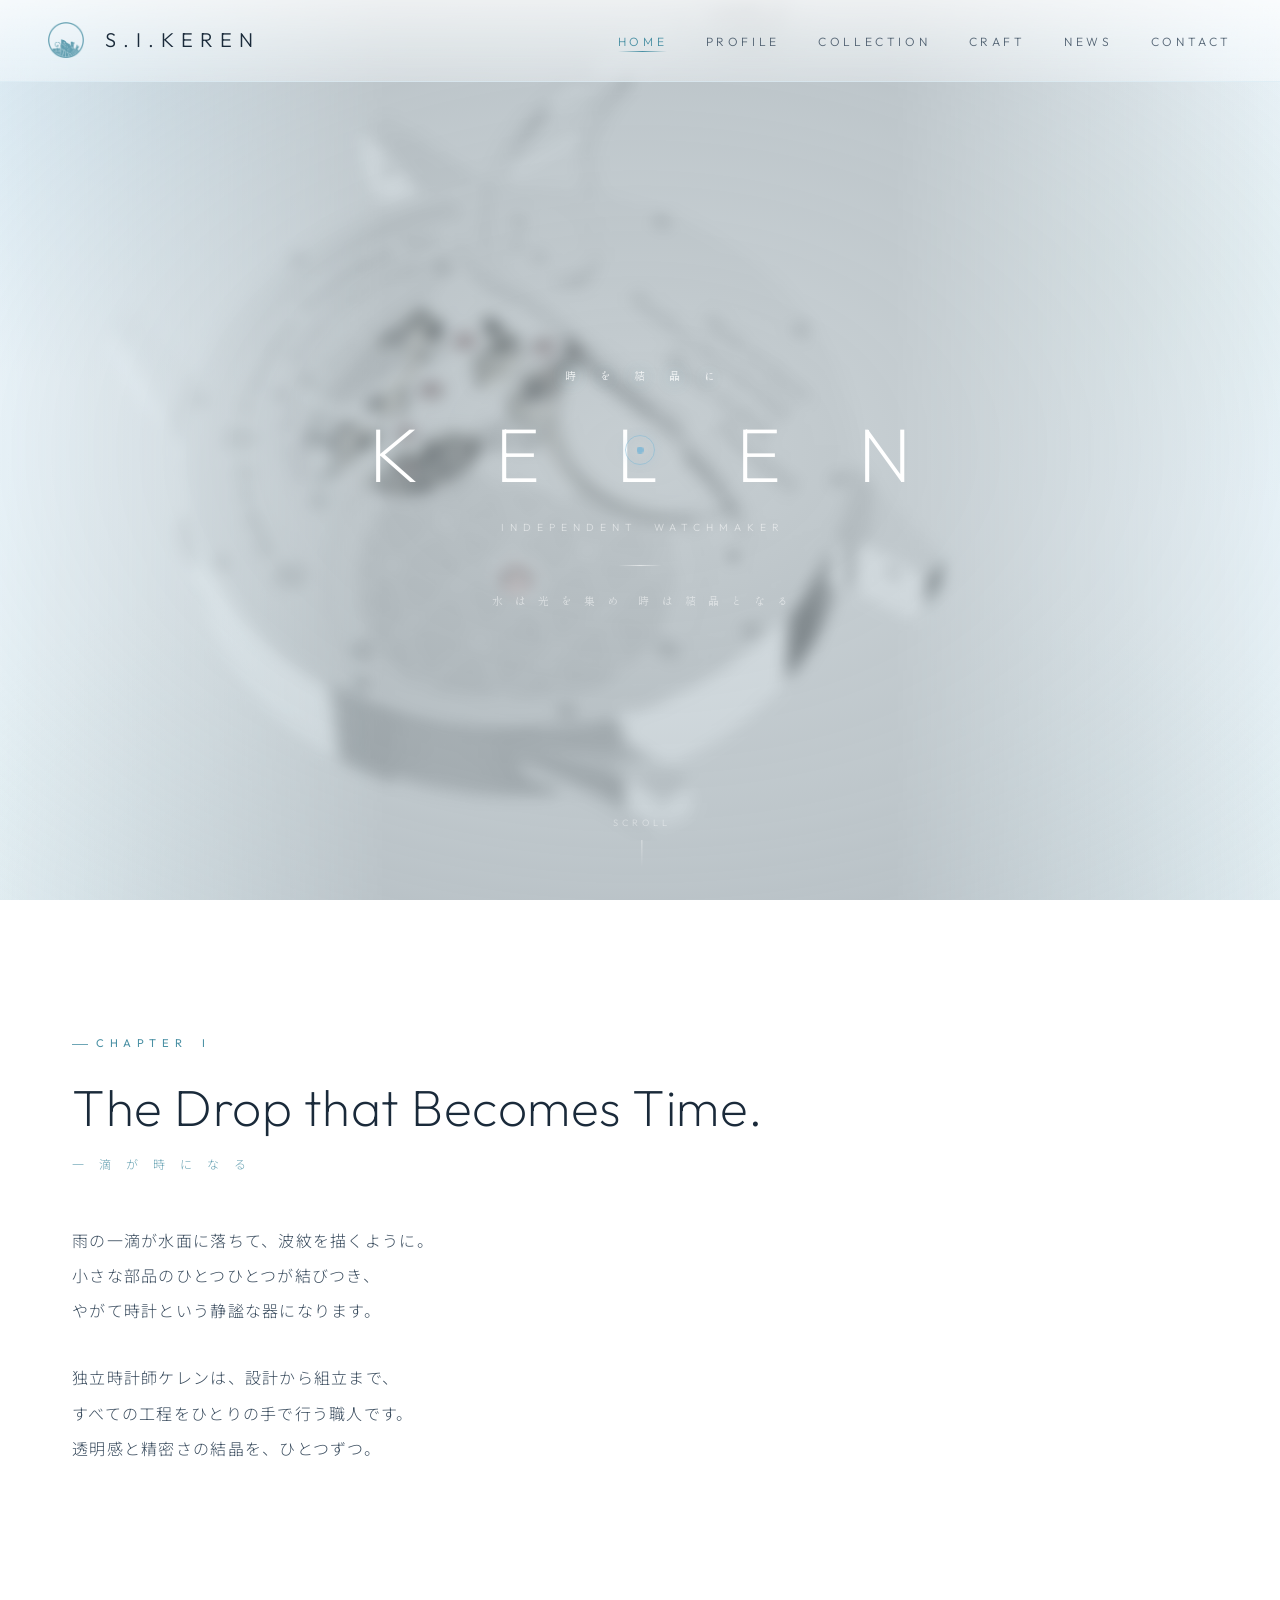
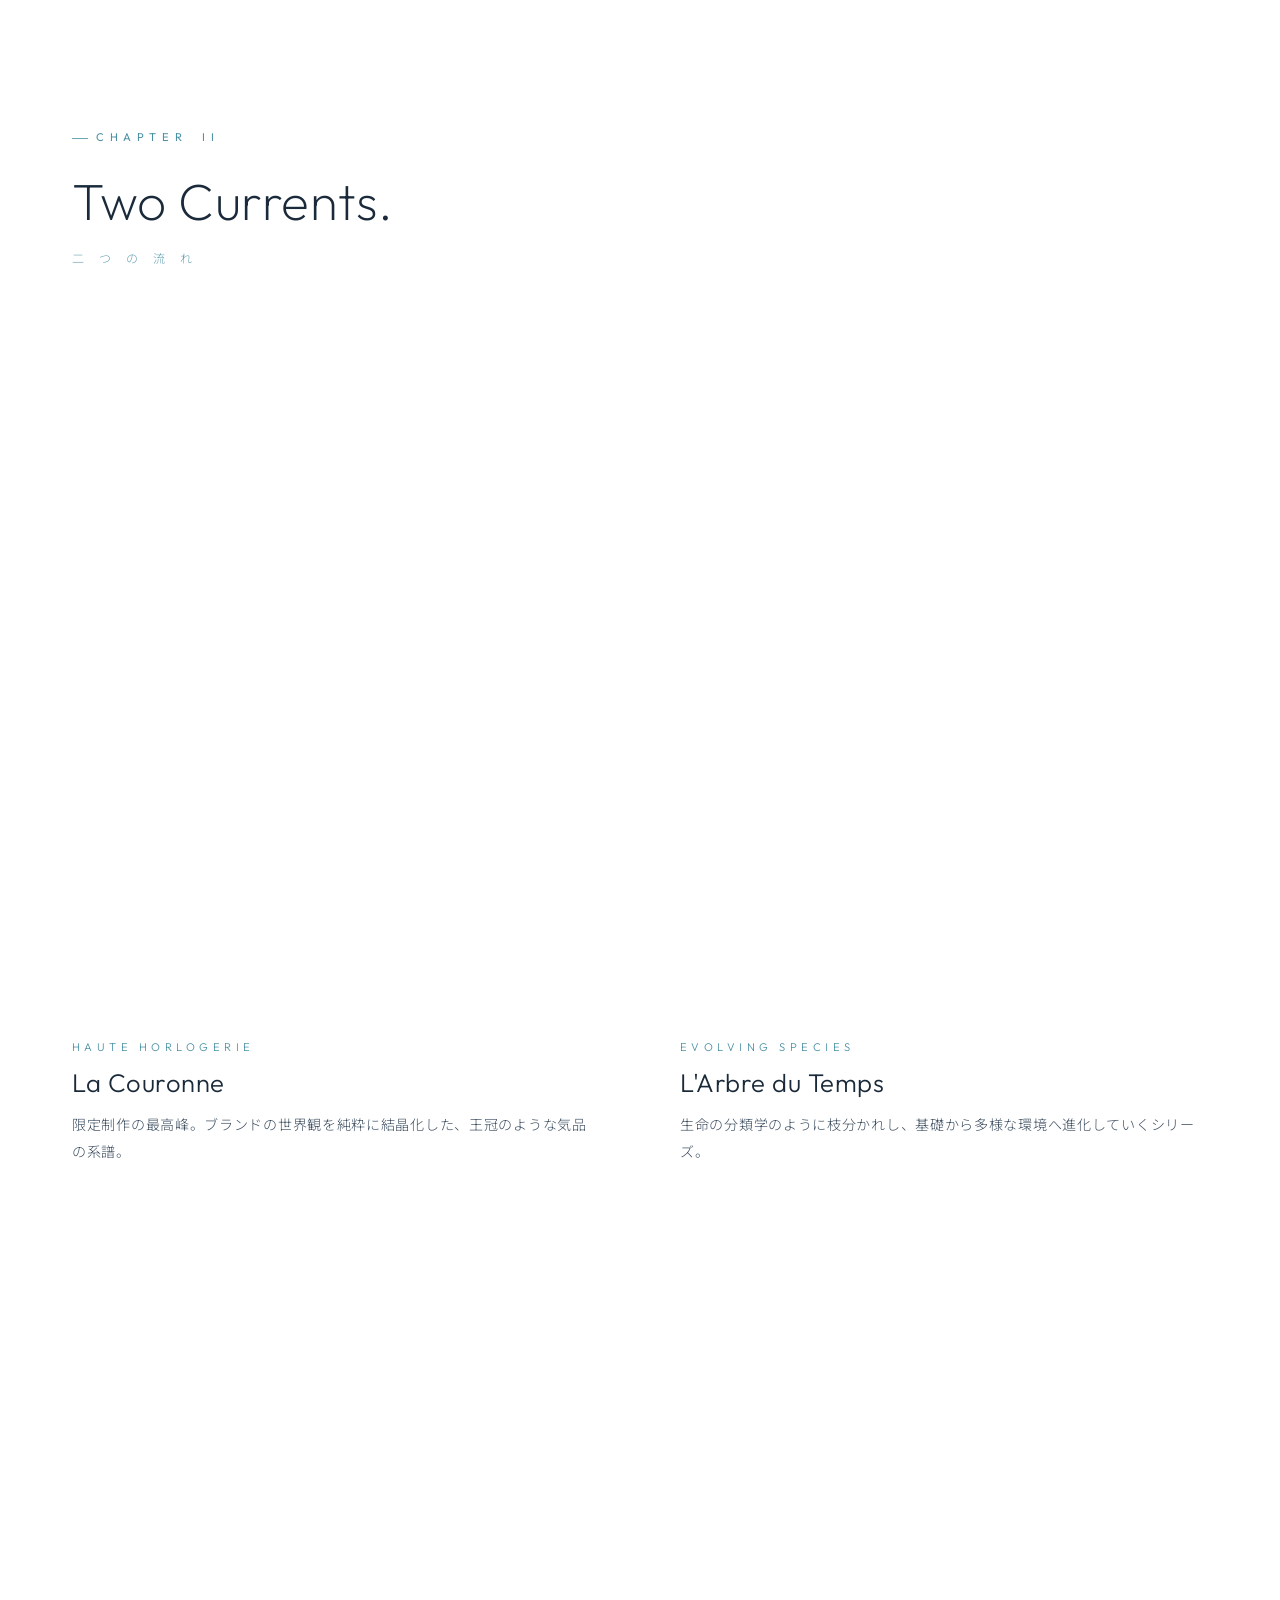
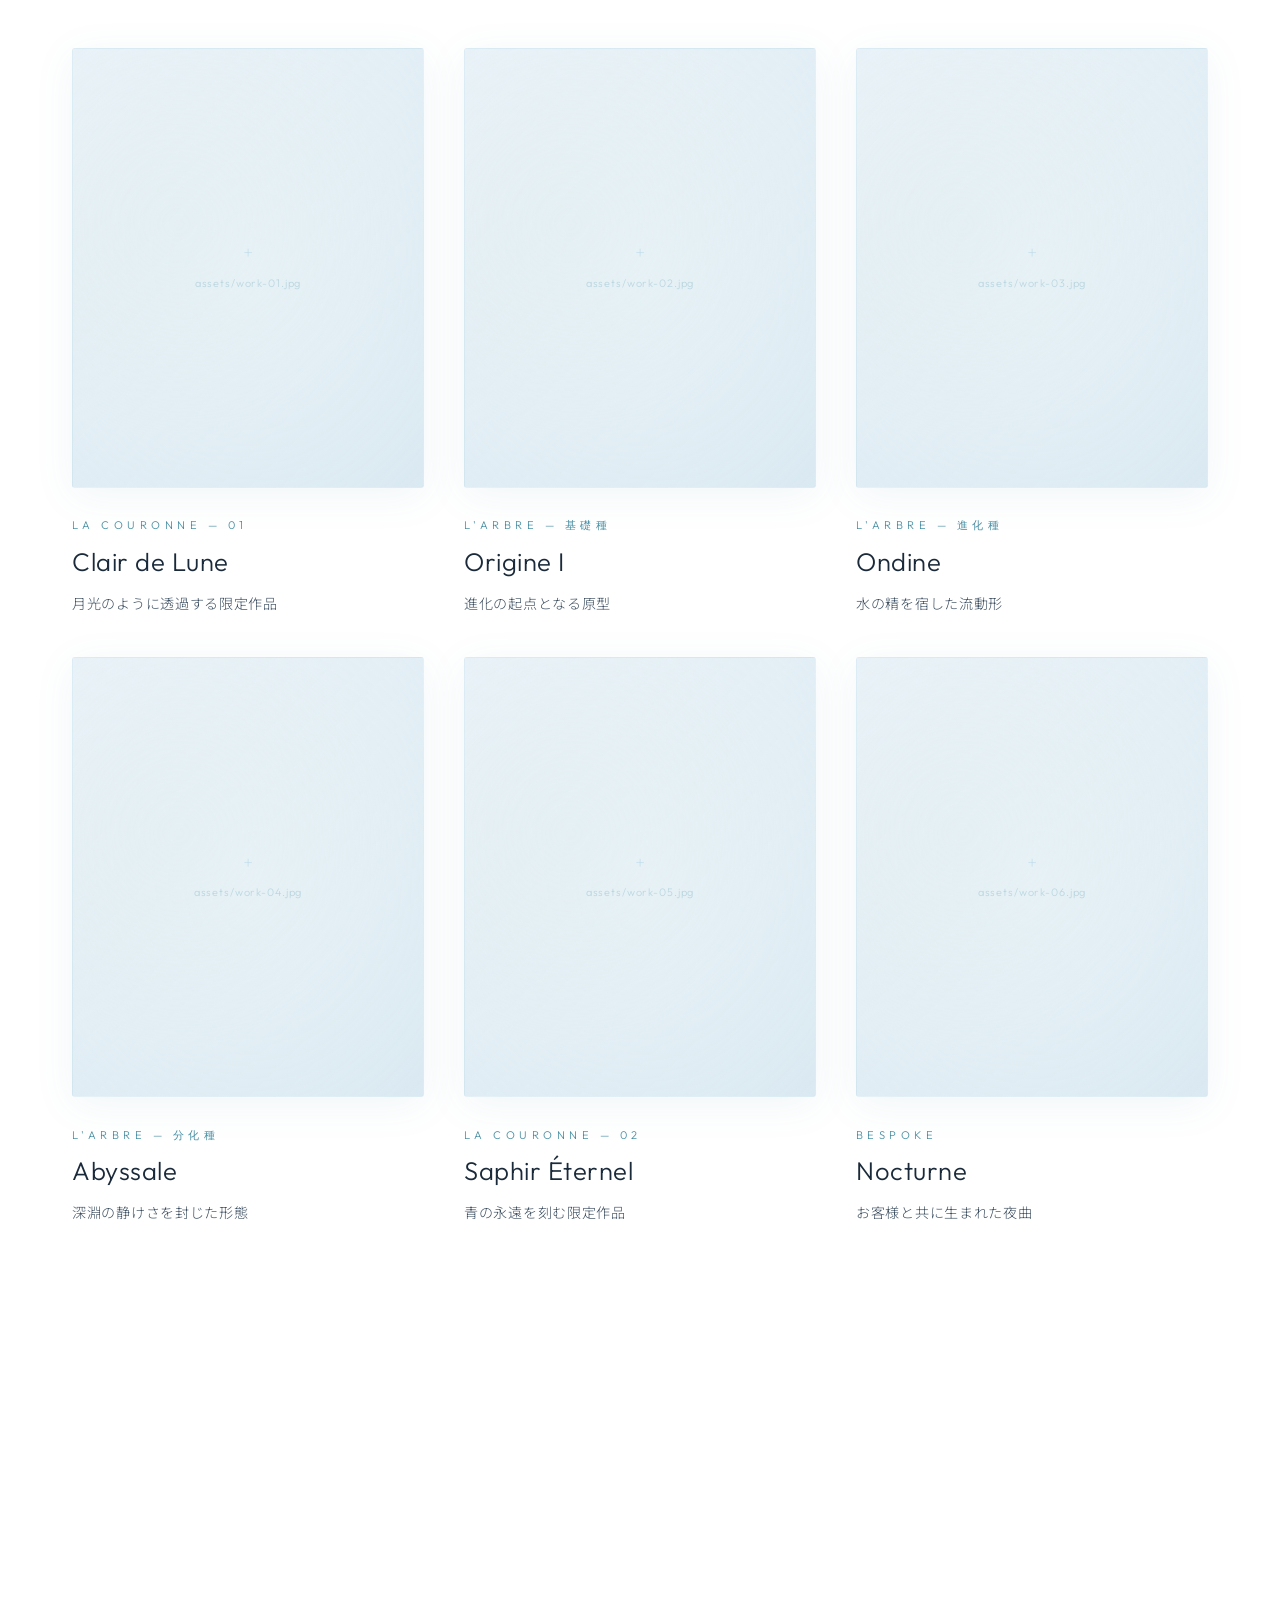
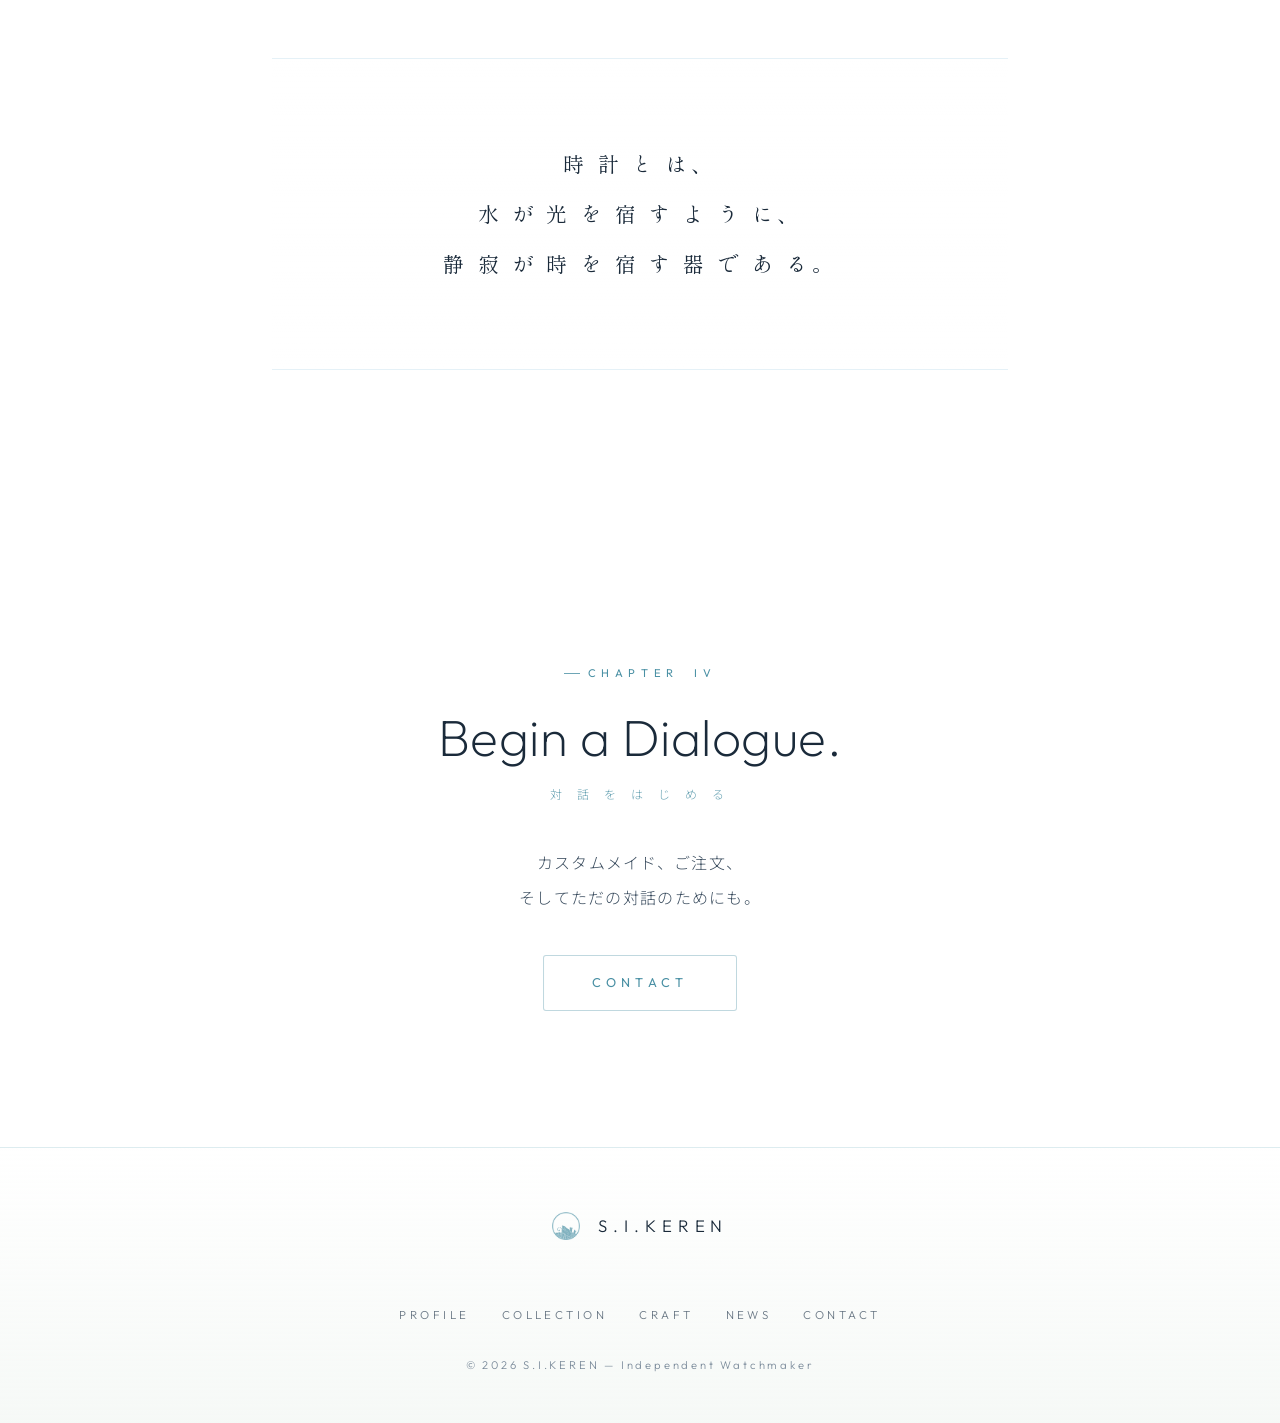
==== commit 457eefc4: "Correct title from 'KEREN' to 'KELEN'" ====
--- a/index.html
+++ b/index.html
@@ -62,7 +62,7 @@
     <!-- テキストブロック（写真の下） -->
     <div class="hero-text">
       <div class="hero-kanji">時 を 結 晶 に</div>
-      <h1 class="hero-title">KEREN</h1>
+      <h1 class="hero-title">KELEN</h1>
       <div class="hero-sub">Independent&nbsp;&nbsp;Watchmaker</div>
       <div class="hero-rule"></div>
       <div class="hero-quote">水 は 光 を 集 め&emsp;時 は 結 晶 と な る</div>
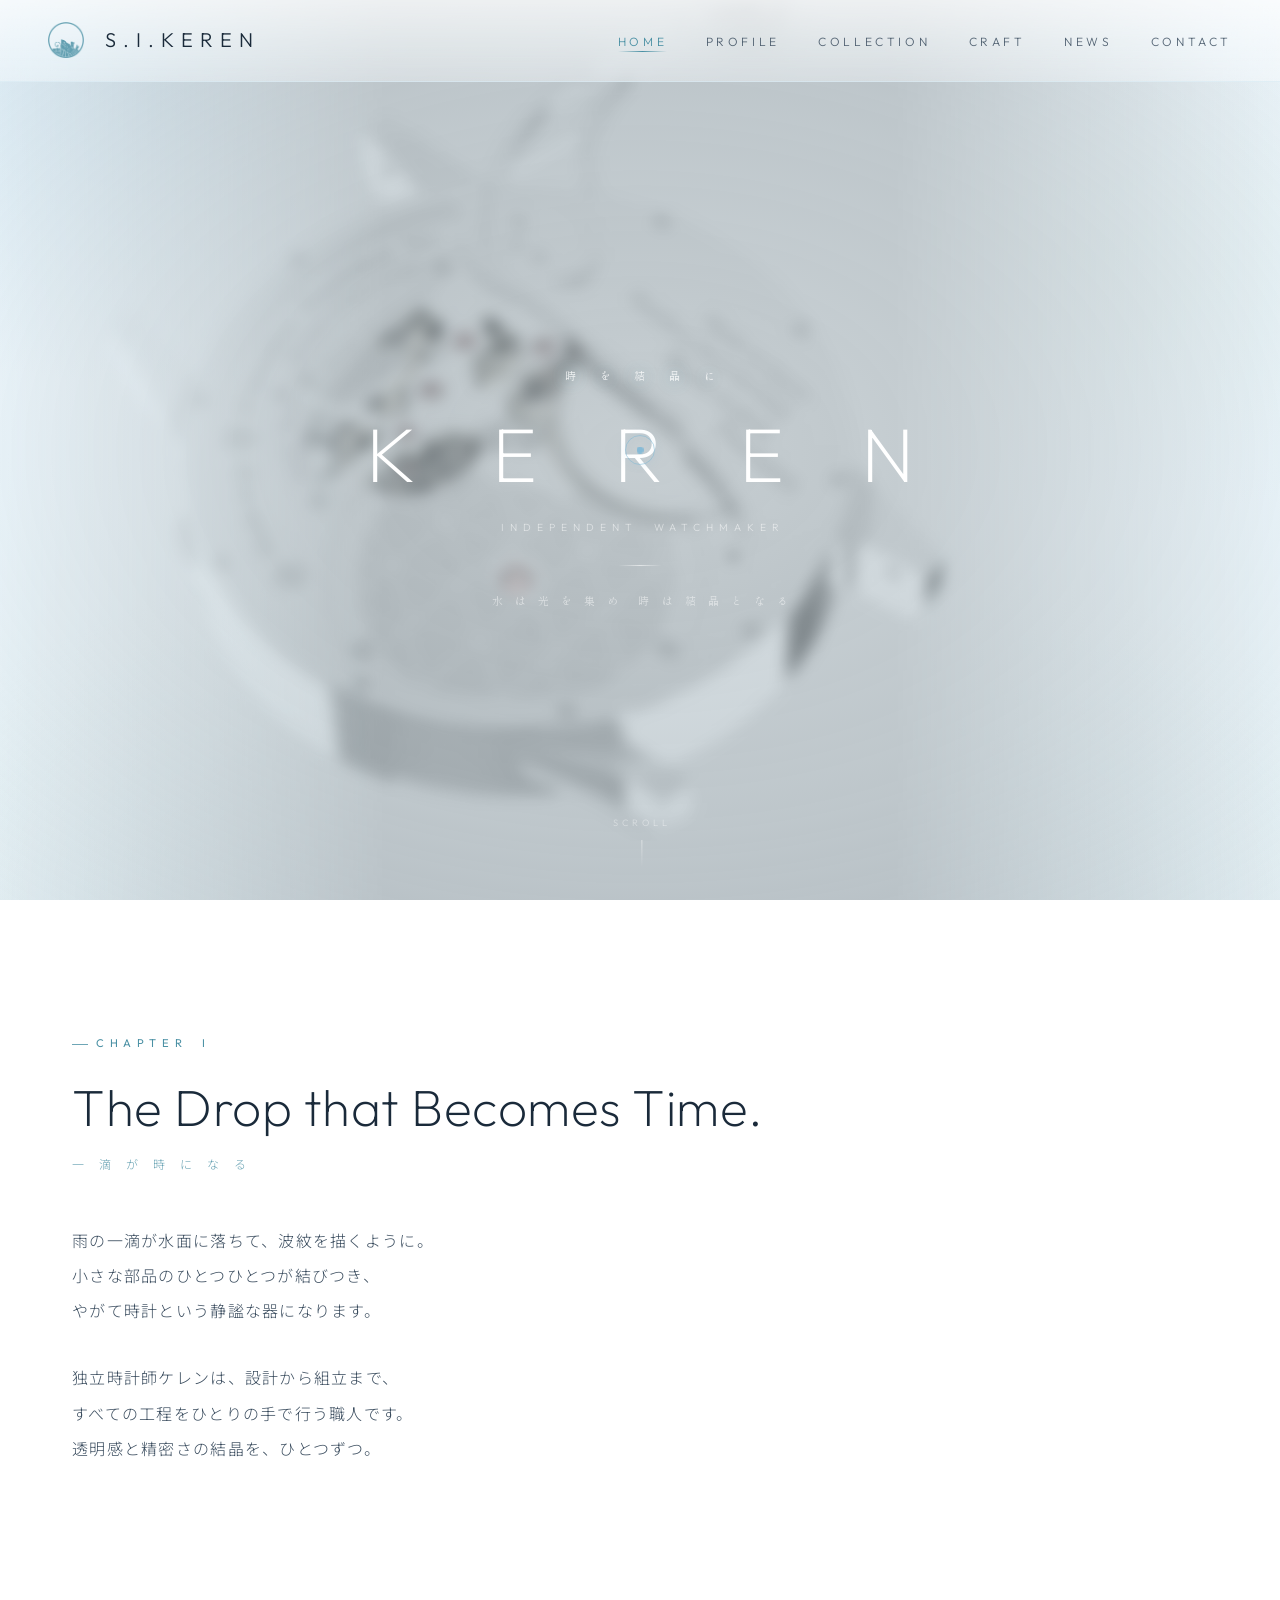
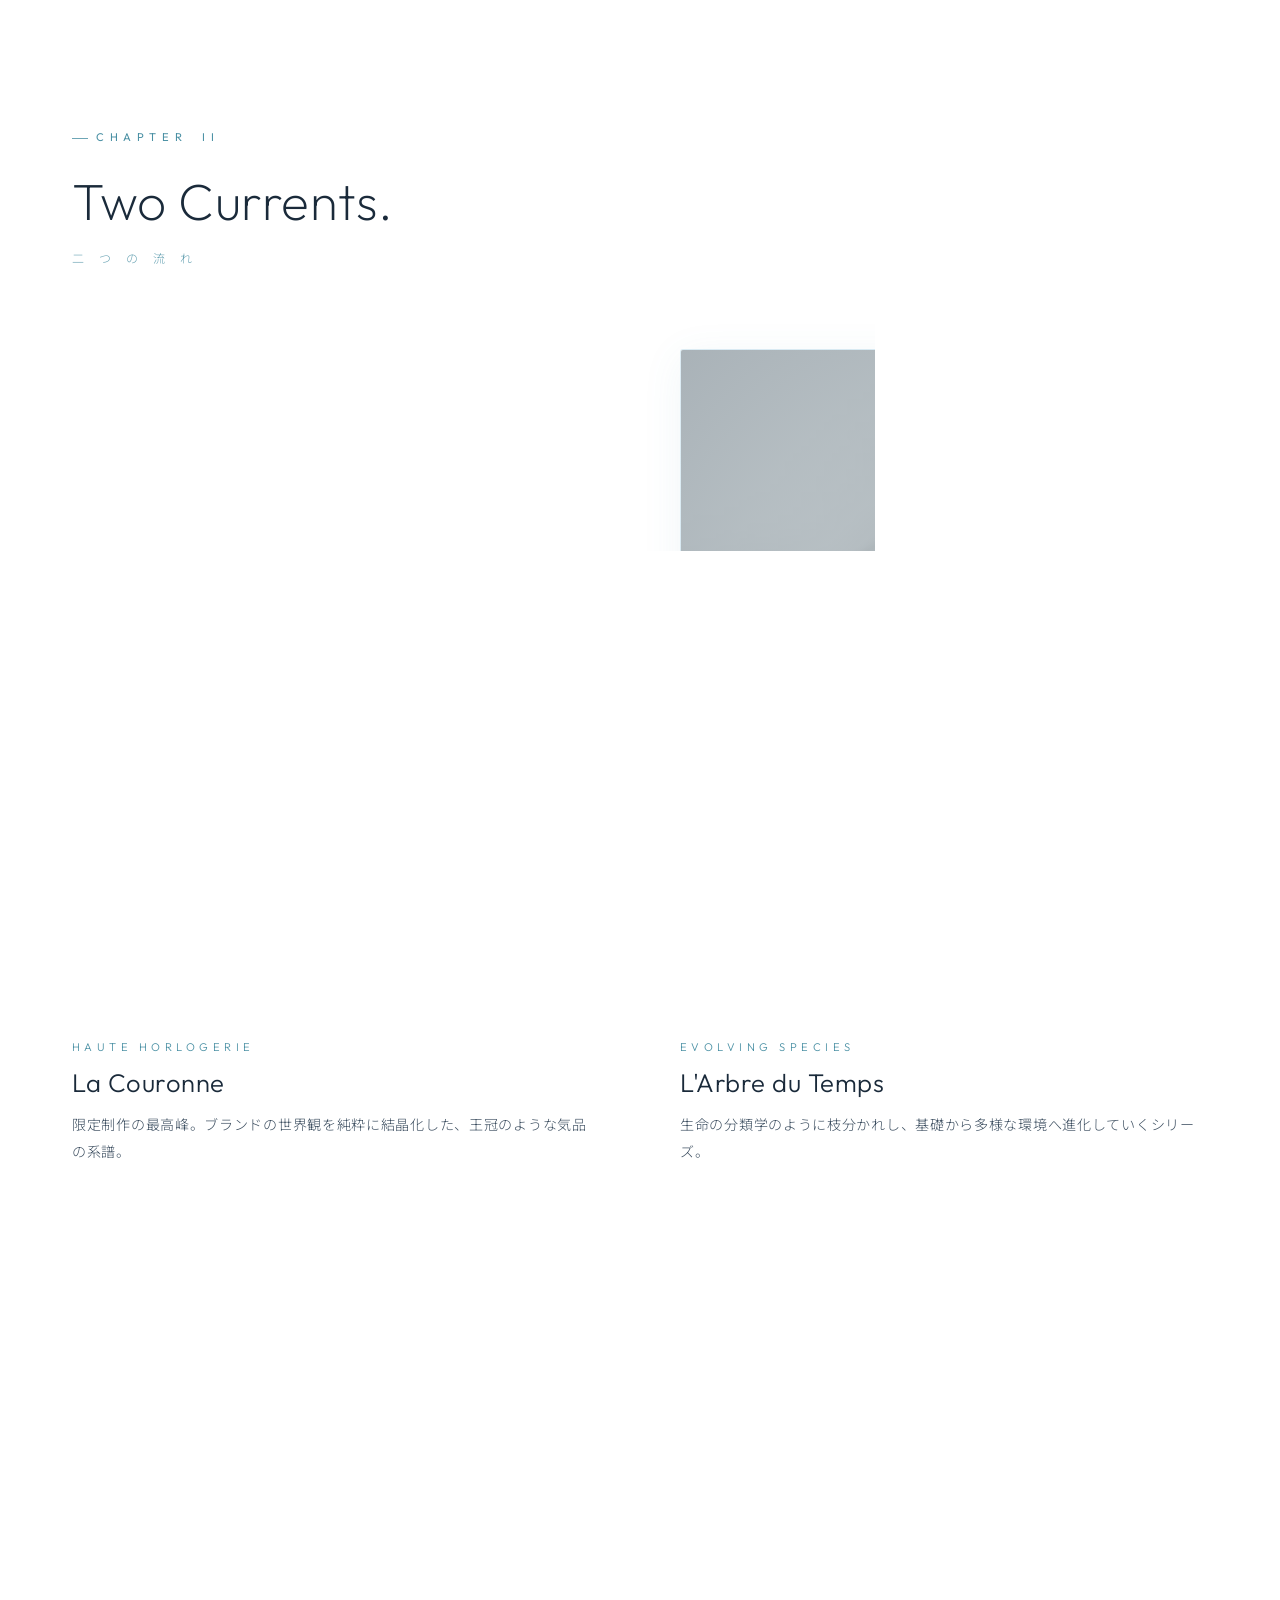
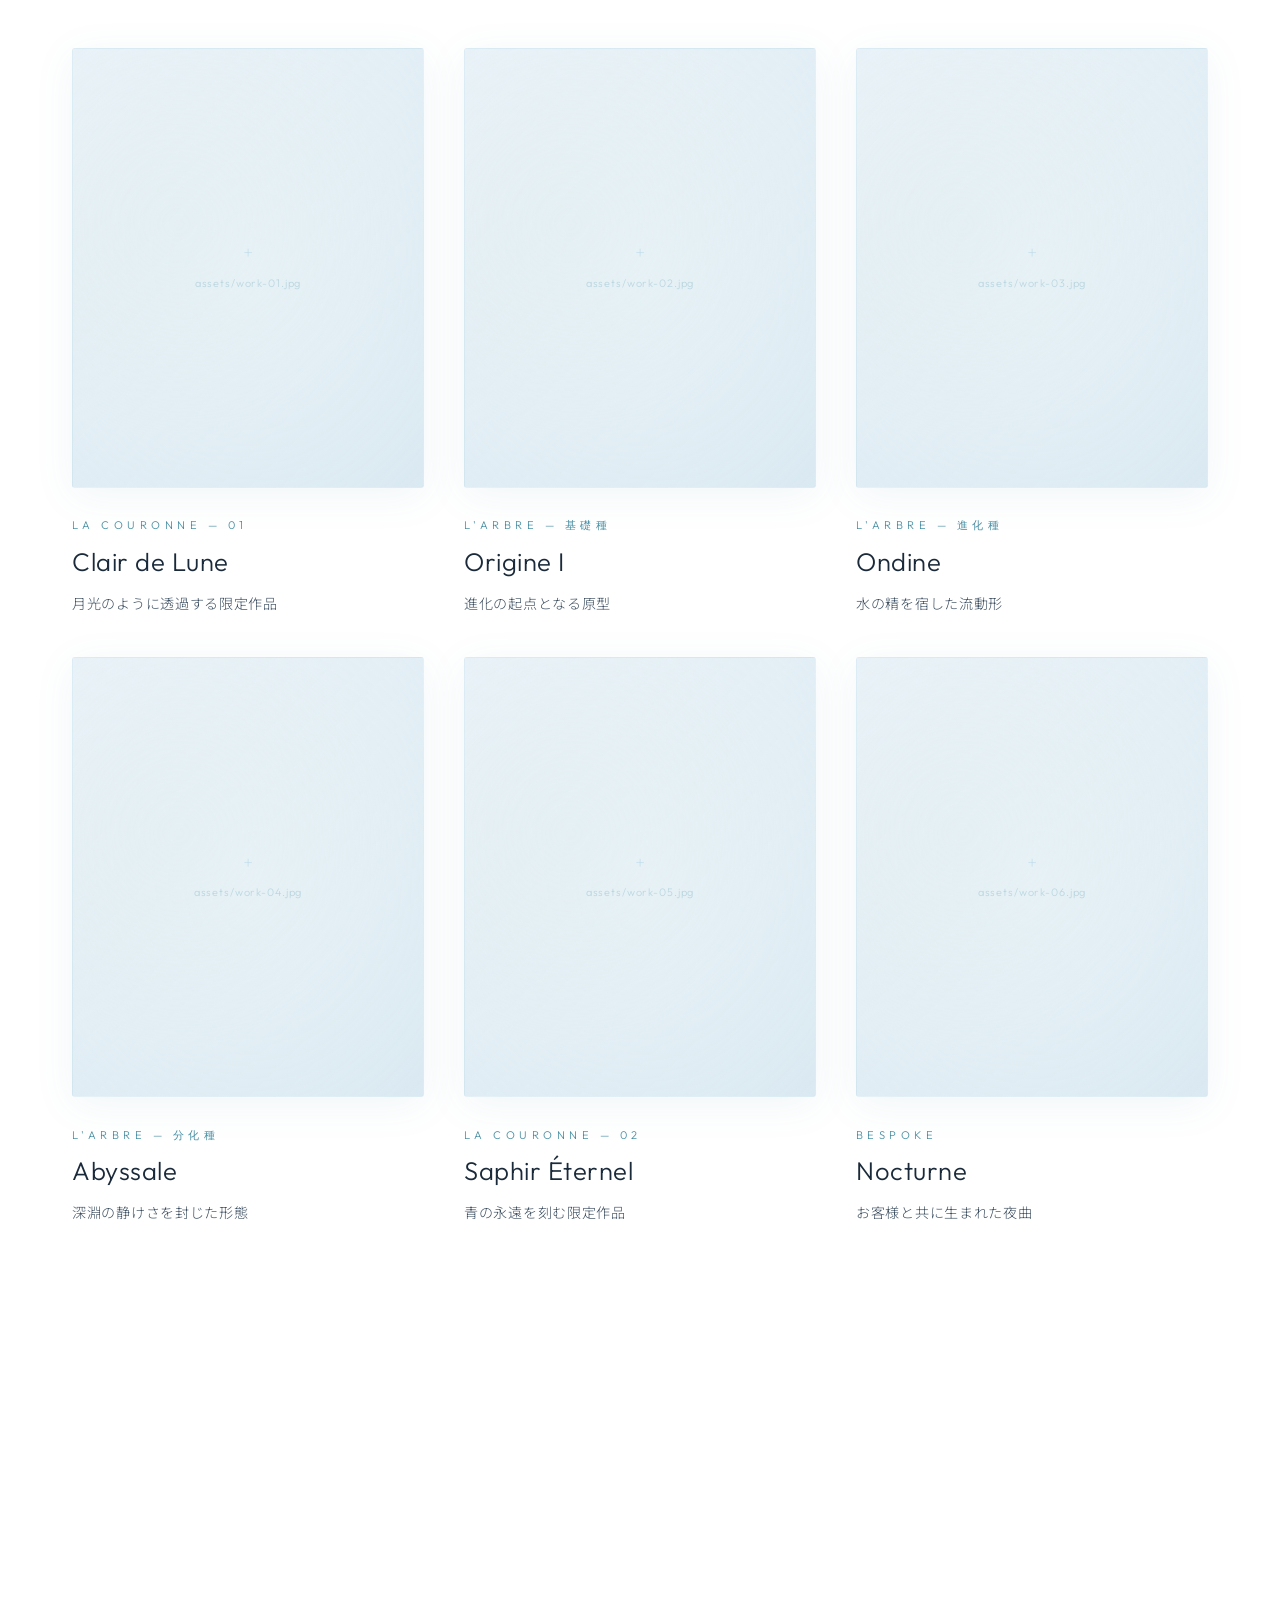
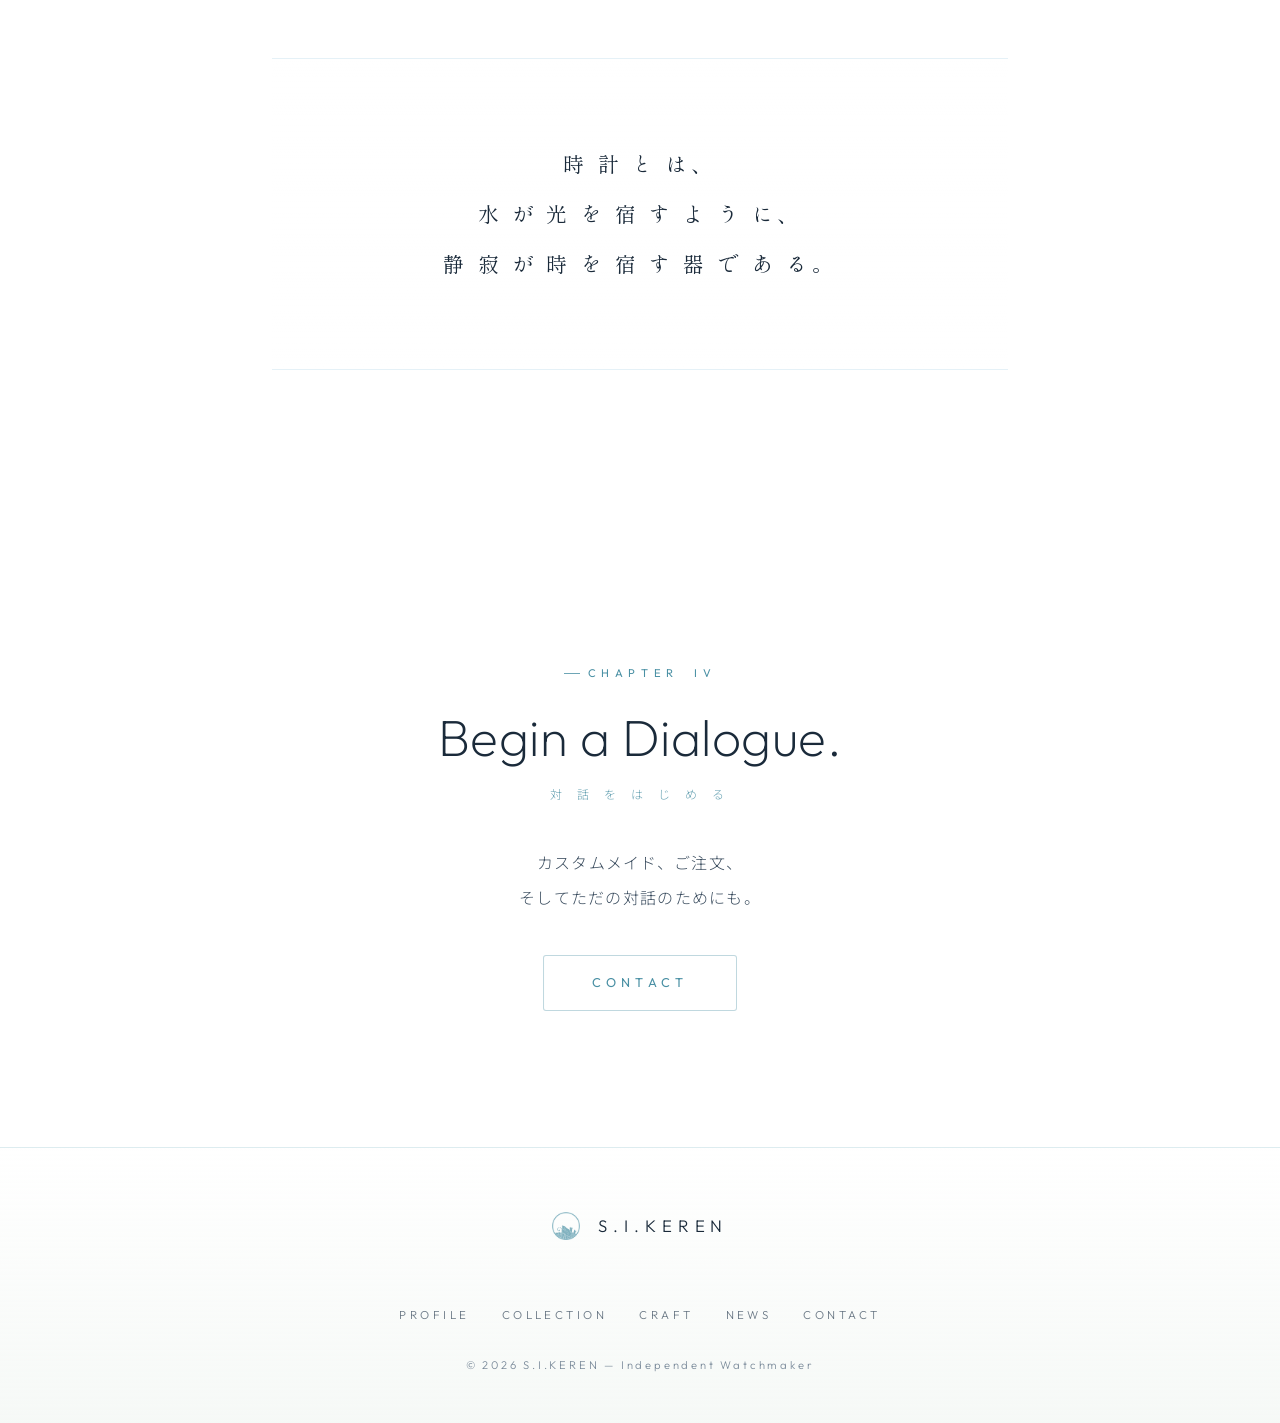
==== commit eb73993d: "Update index.html" ====
--- a/index.html
+++ b/index.html
@@ -62,7 +62,7 @@
     <!-- テキストブロック（写真の下） -->
     <div class="hero-text">
       <div class="hero-kanji">時 を 結 晶 に</div>
-      <h1 class="hero-title">KELEN</h1>
+      <h1 class="hero-title">KEREN</h1>
       <div class="hero-sub">Independent&nbsp;&nbsp;Watchmaker</div>
       <div class="hero-rule"></div>
       <div class="hero-quote">水 は 光 を 集 め&emsp;時 は 結 晶 と な る</div>
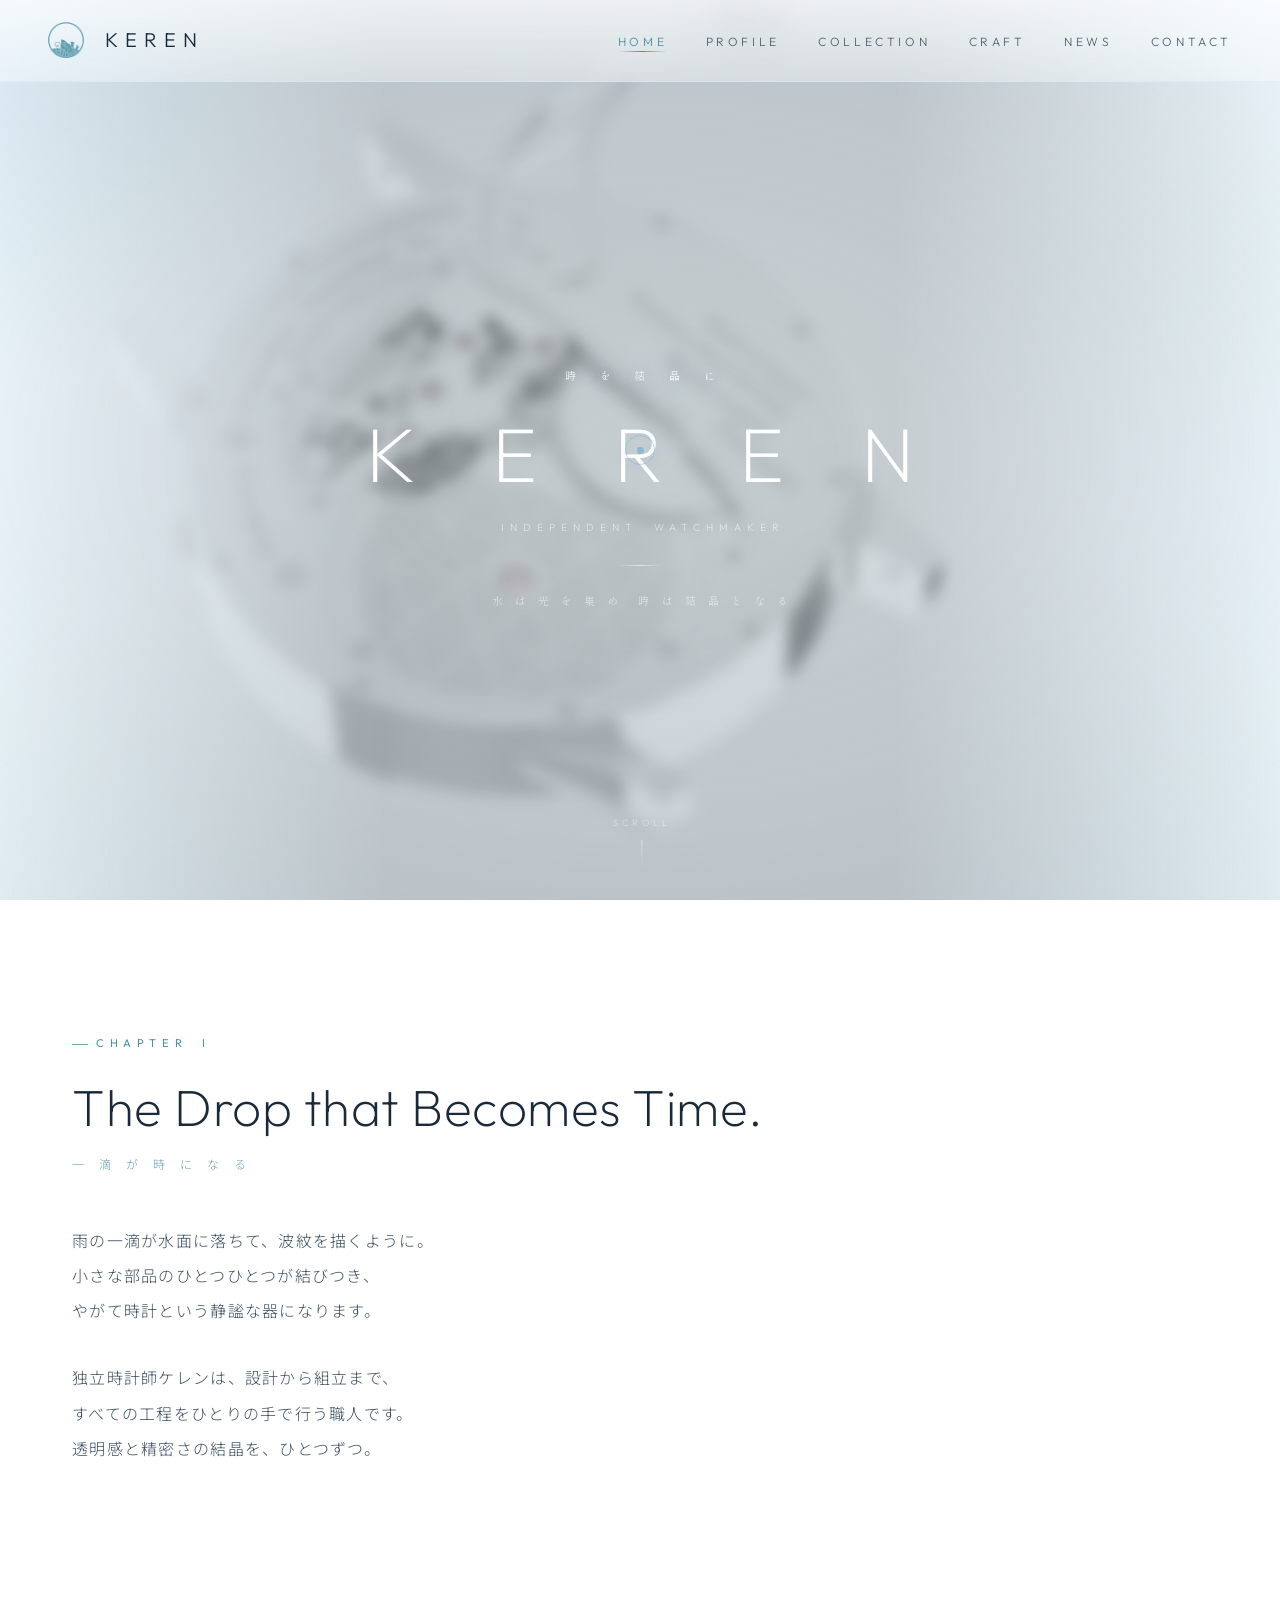
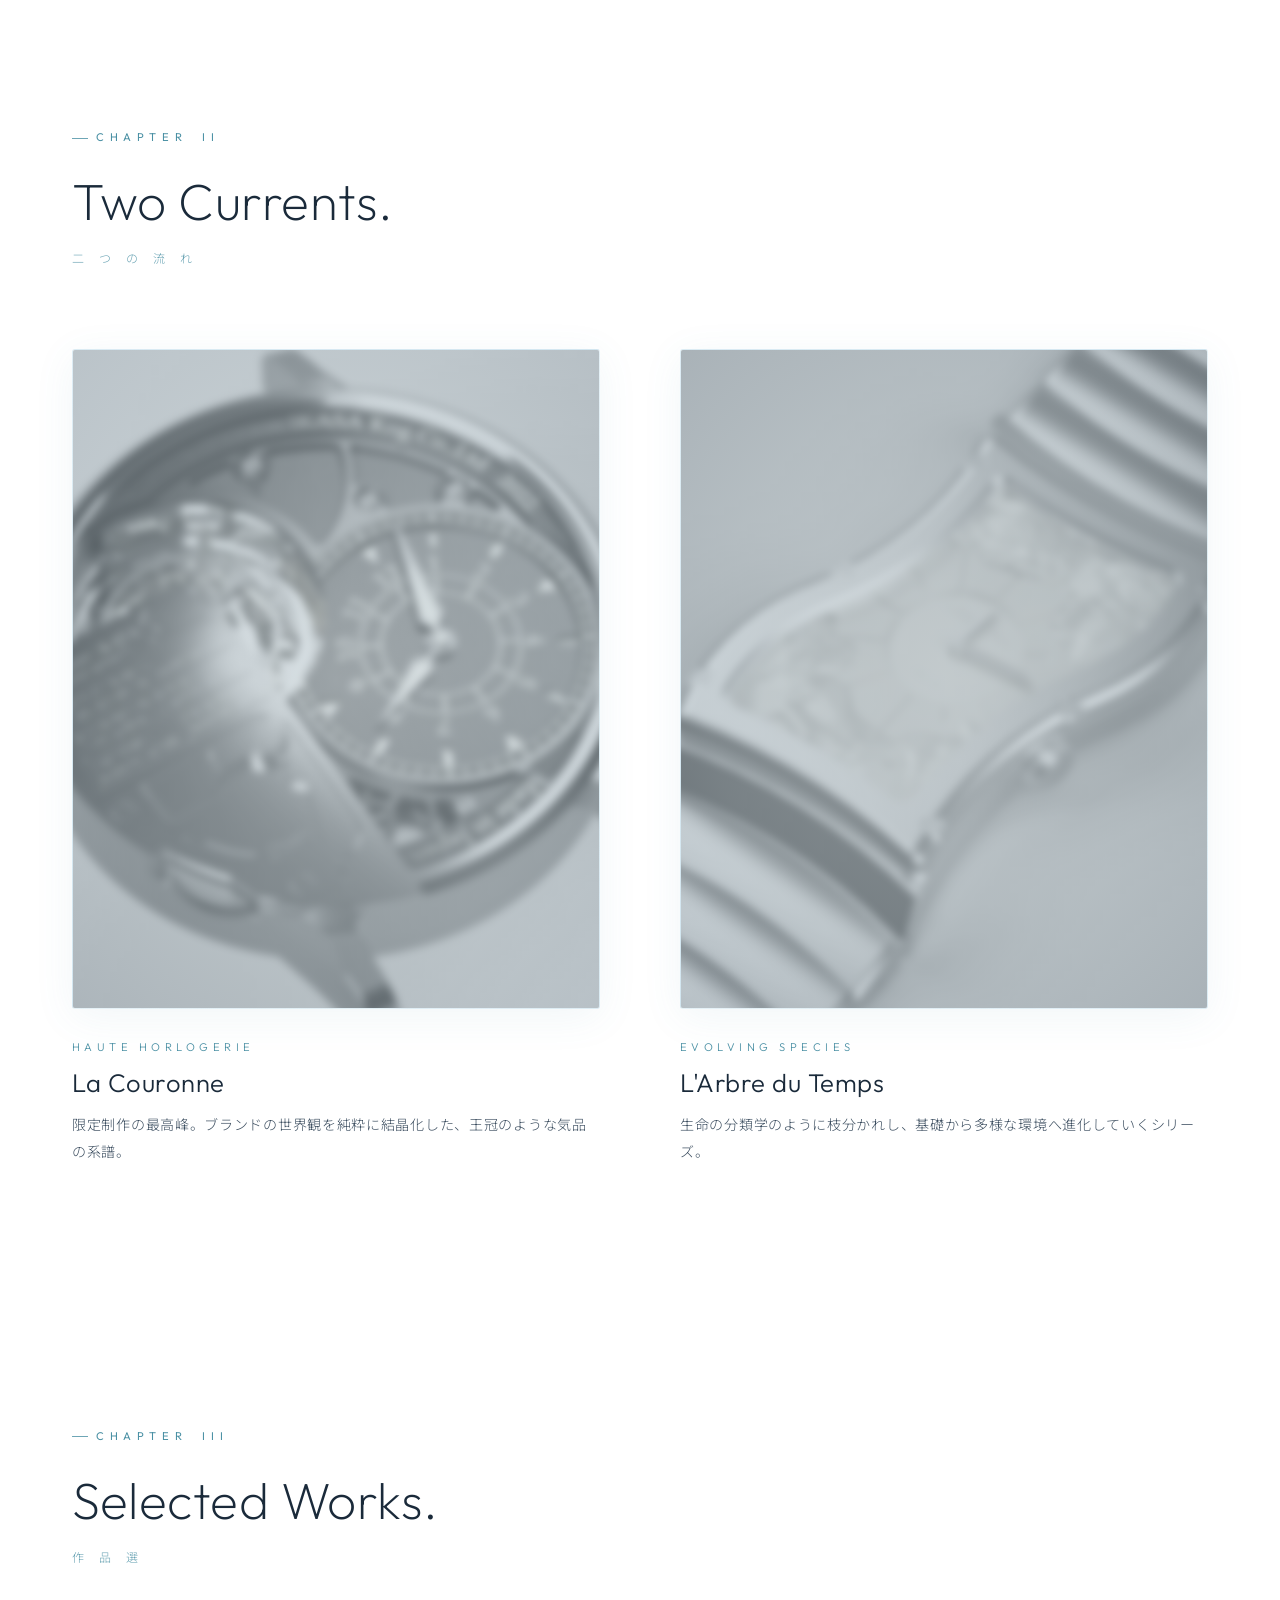
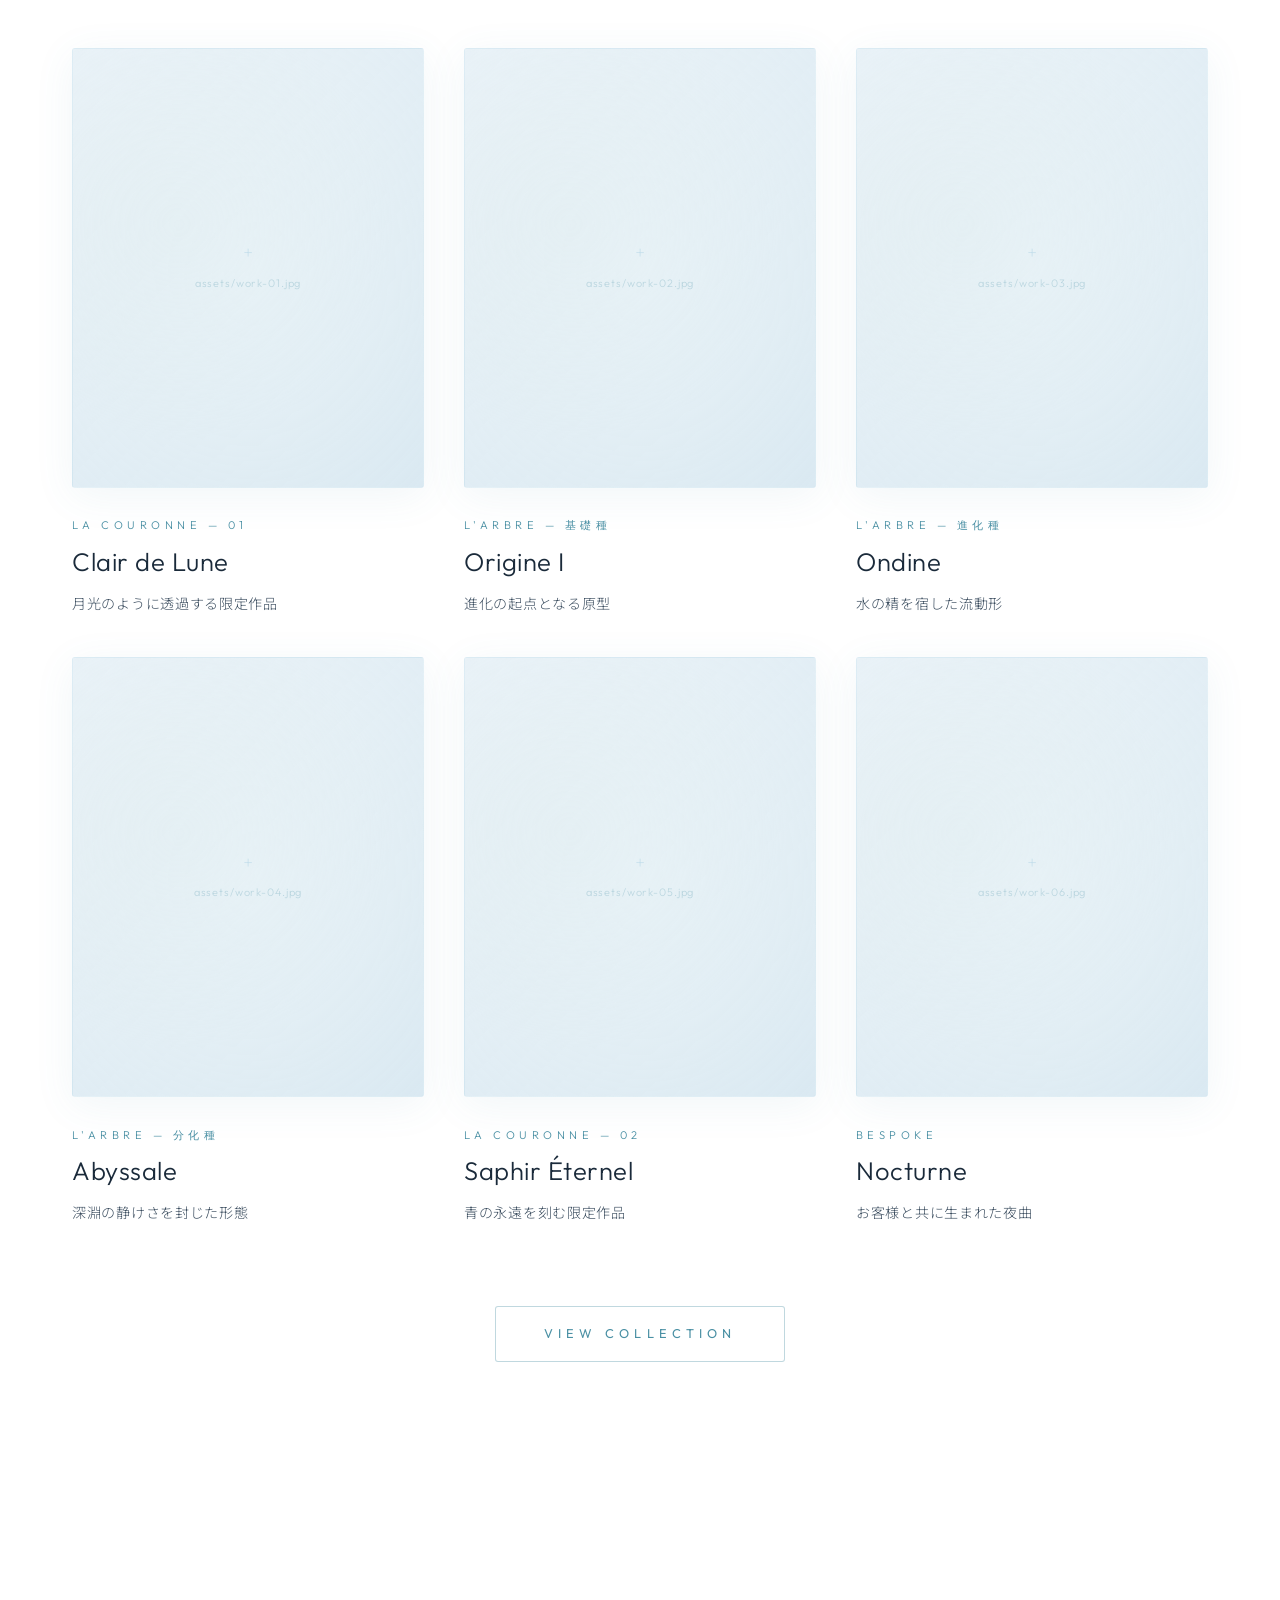
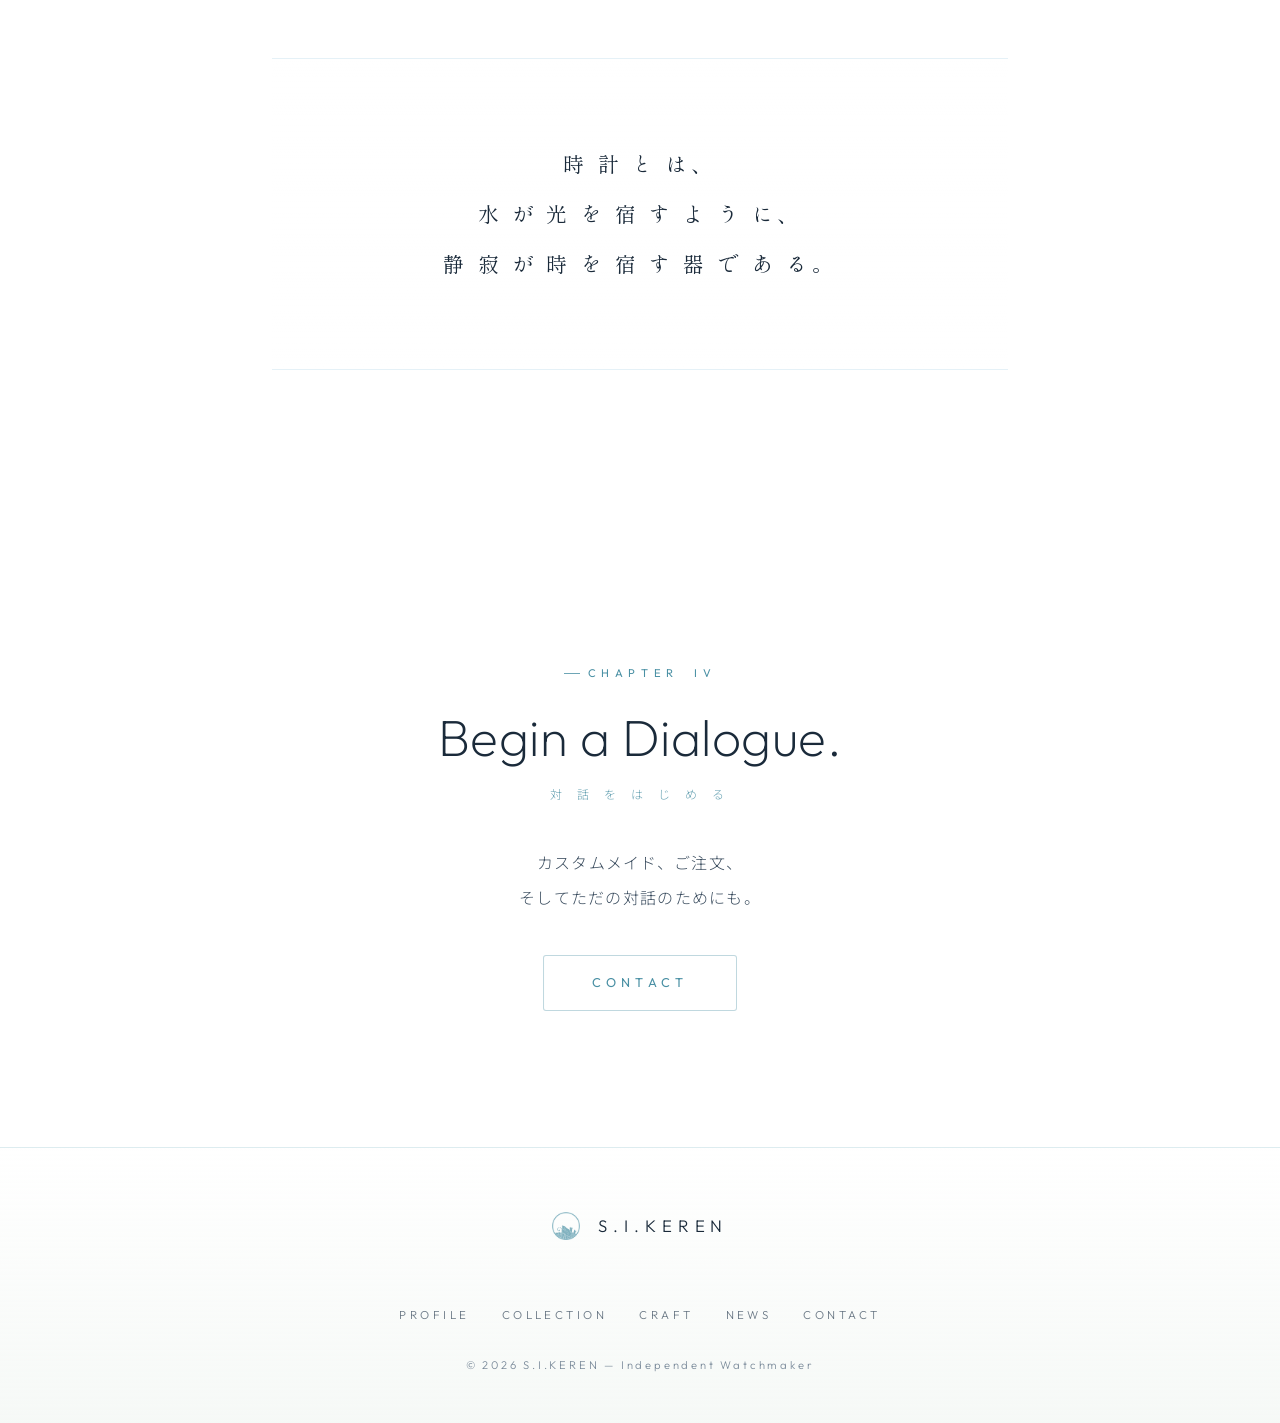
==== commit 2e4902bf: "Update index.html" ====
--- a/index.html
+++ b/index.html
@@ -15,7 +15,7 @@
 <header class="topbar">
   <a href="index.html" class="brand">
     <img src="assets/logo_itoiwa.png" class="brand-logo" alt="S.I.KEREN logo">
-    <span class="brand-name">S.I.KEREN</span>
+    <span class="brand-name">KEREN</span>
   </a>
   <nav>
     <ul class="nav-links">
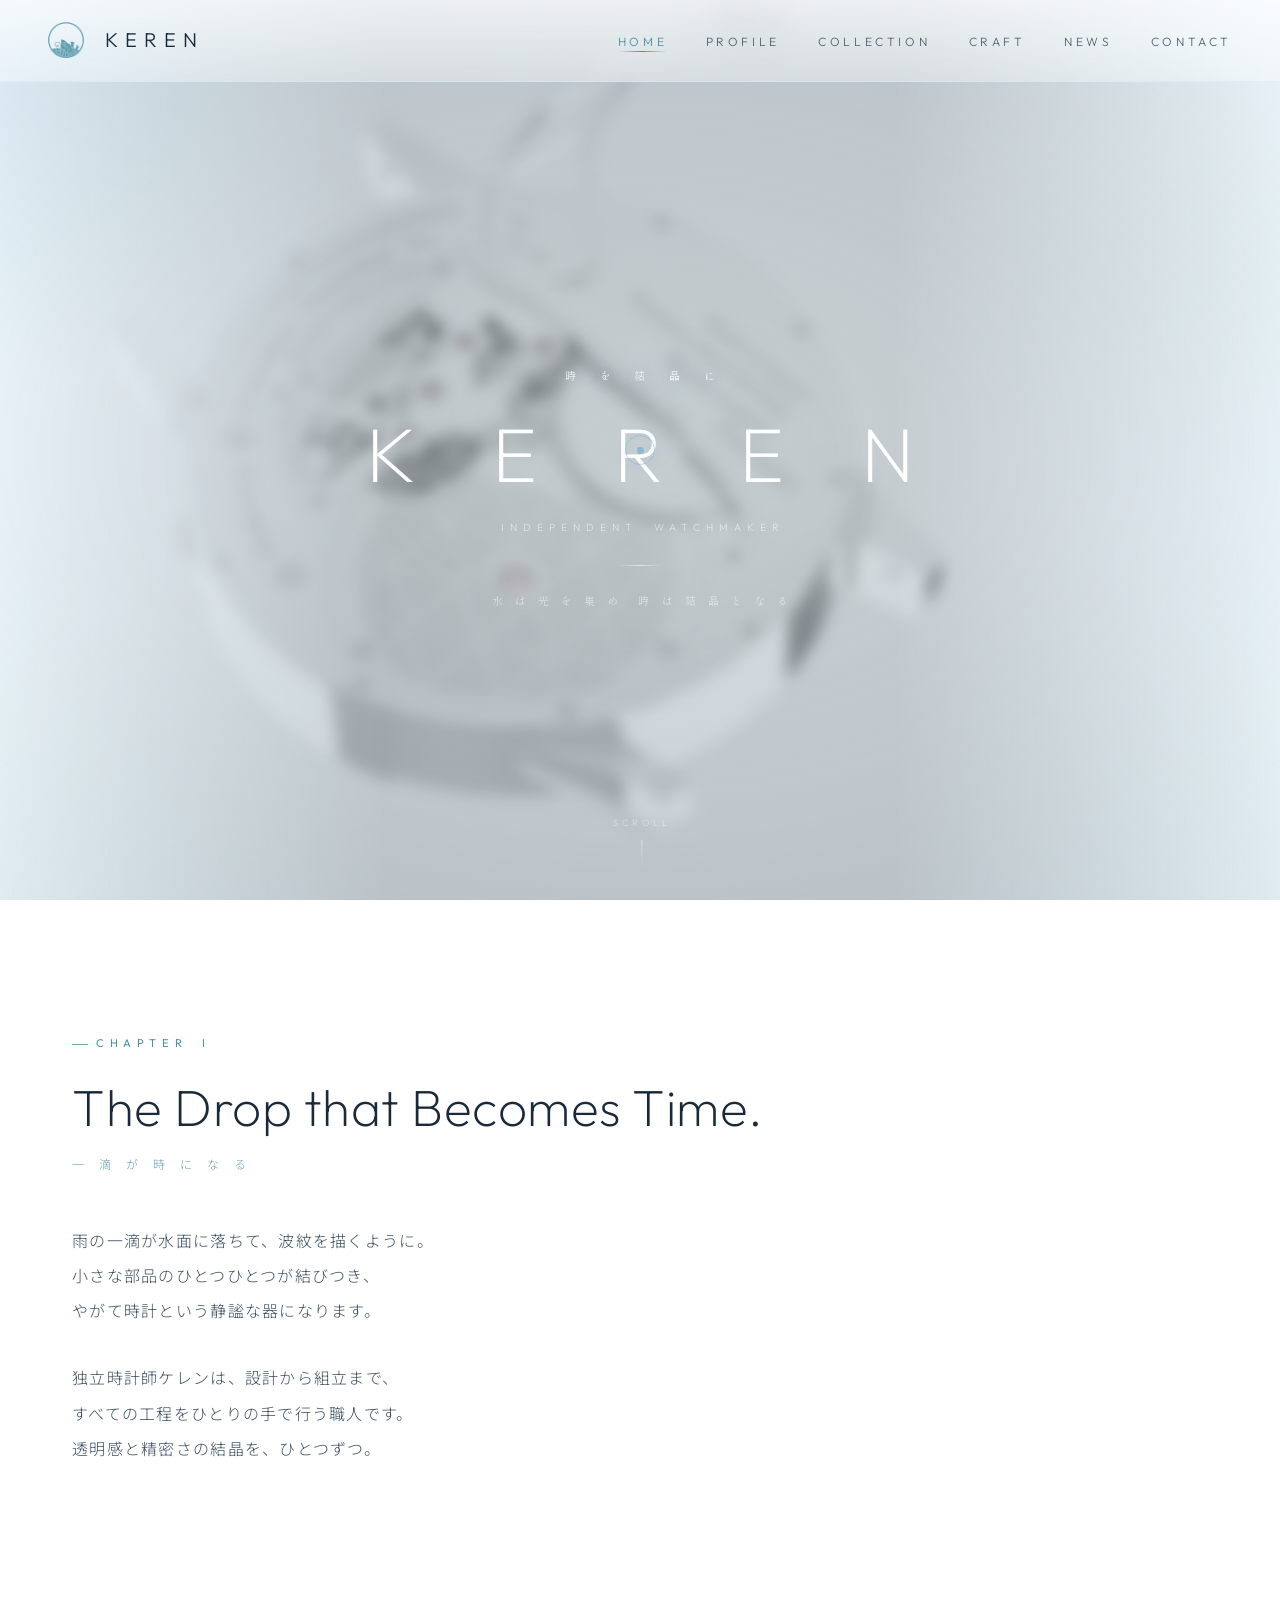
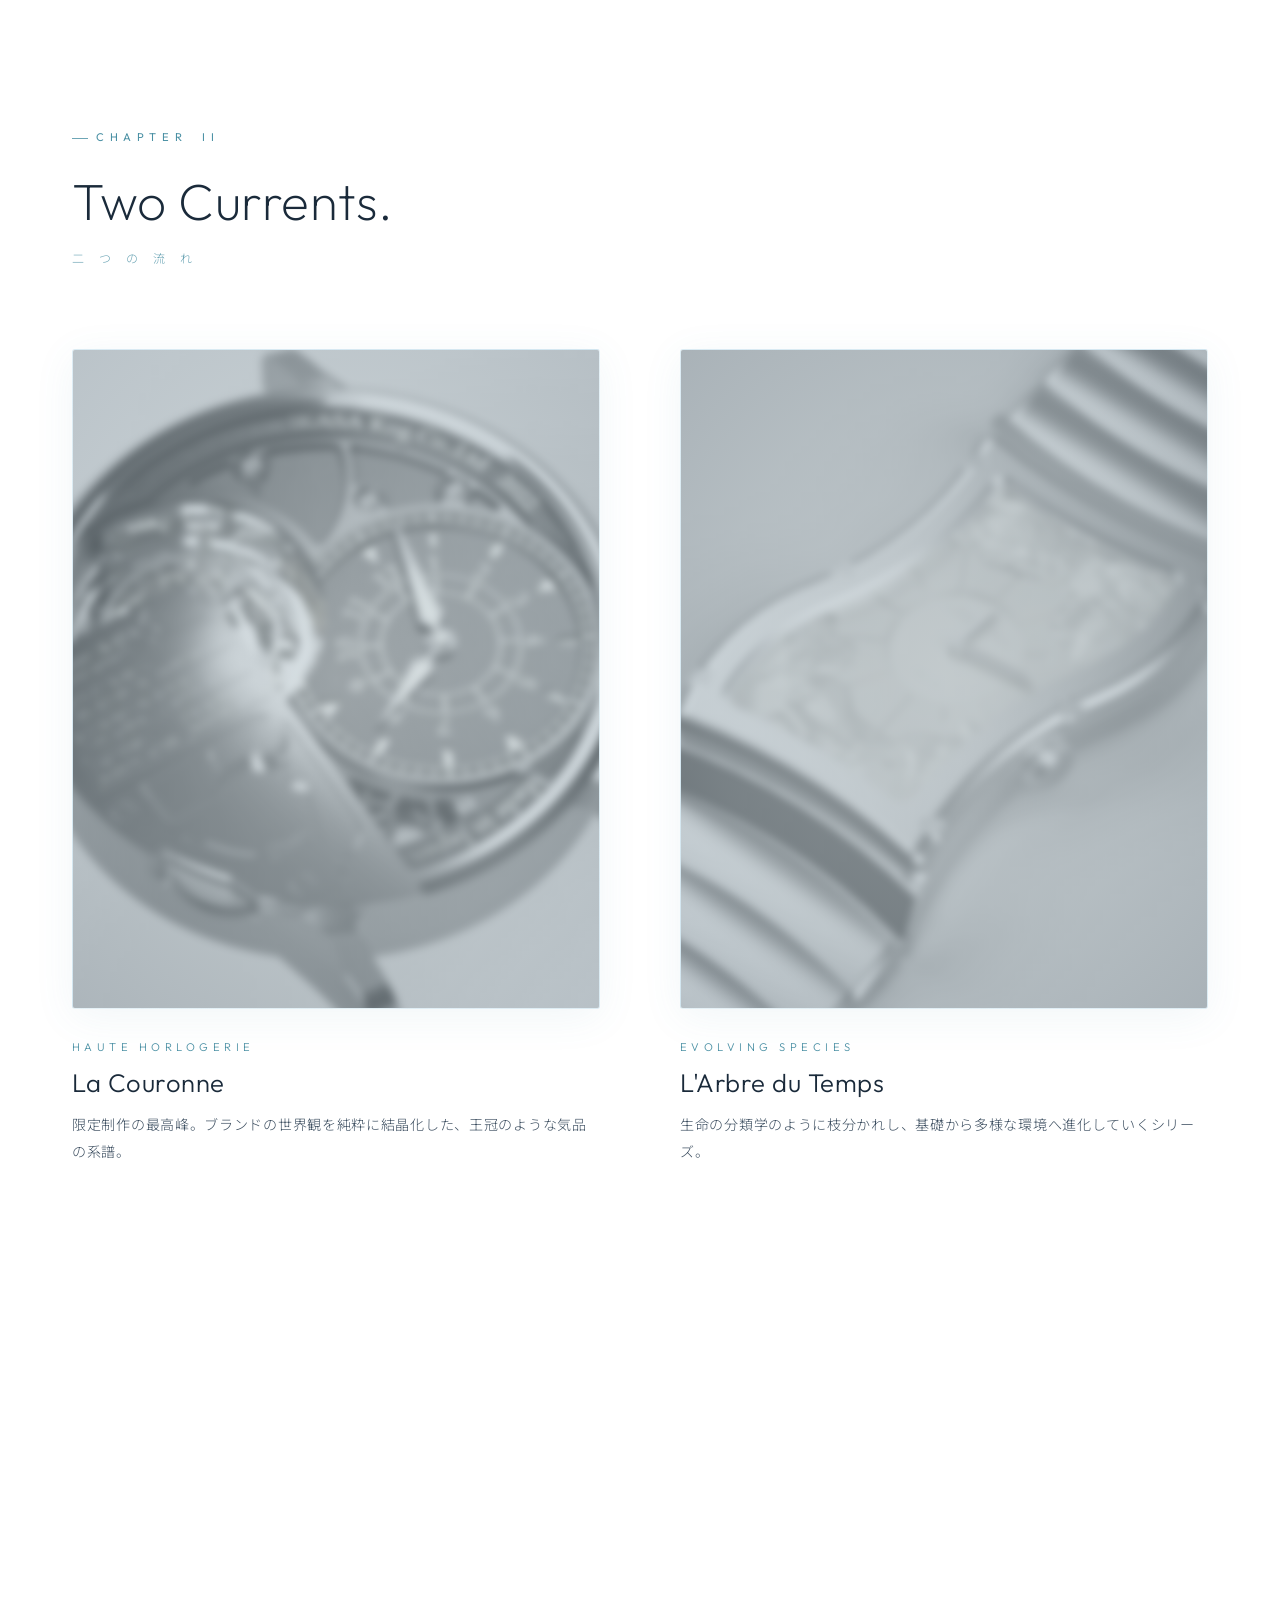
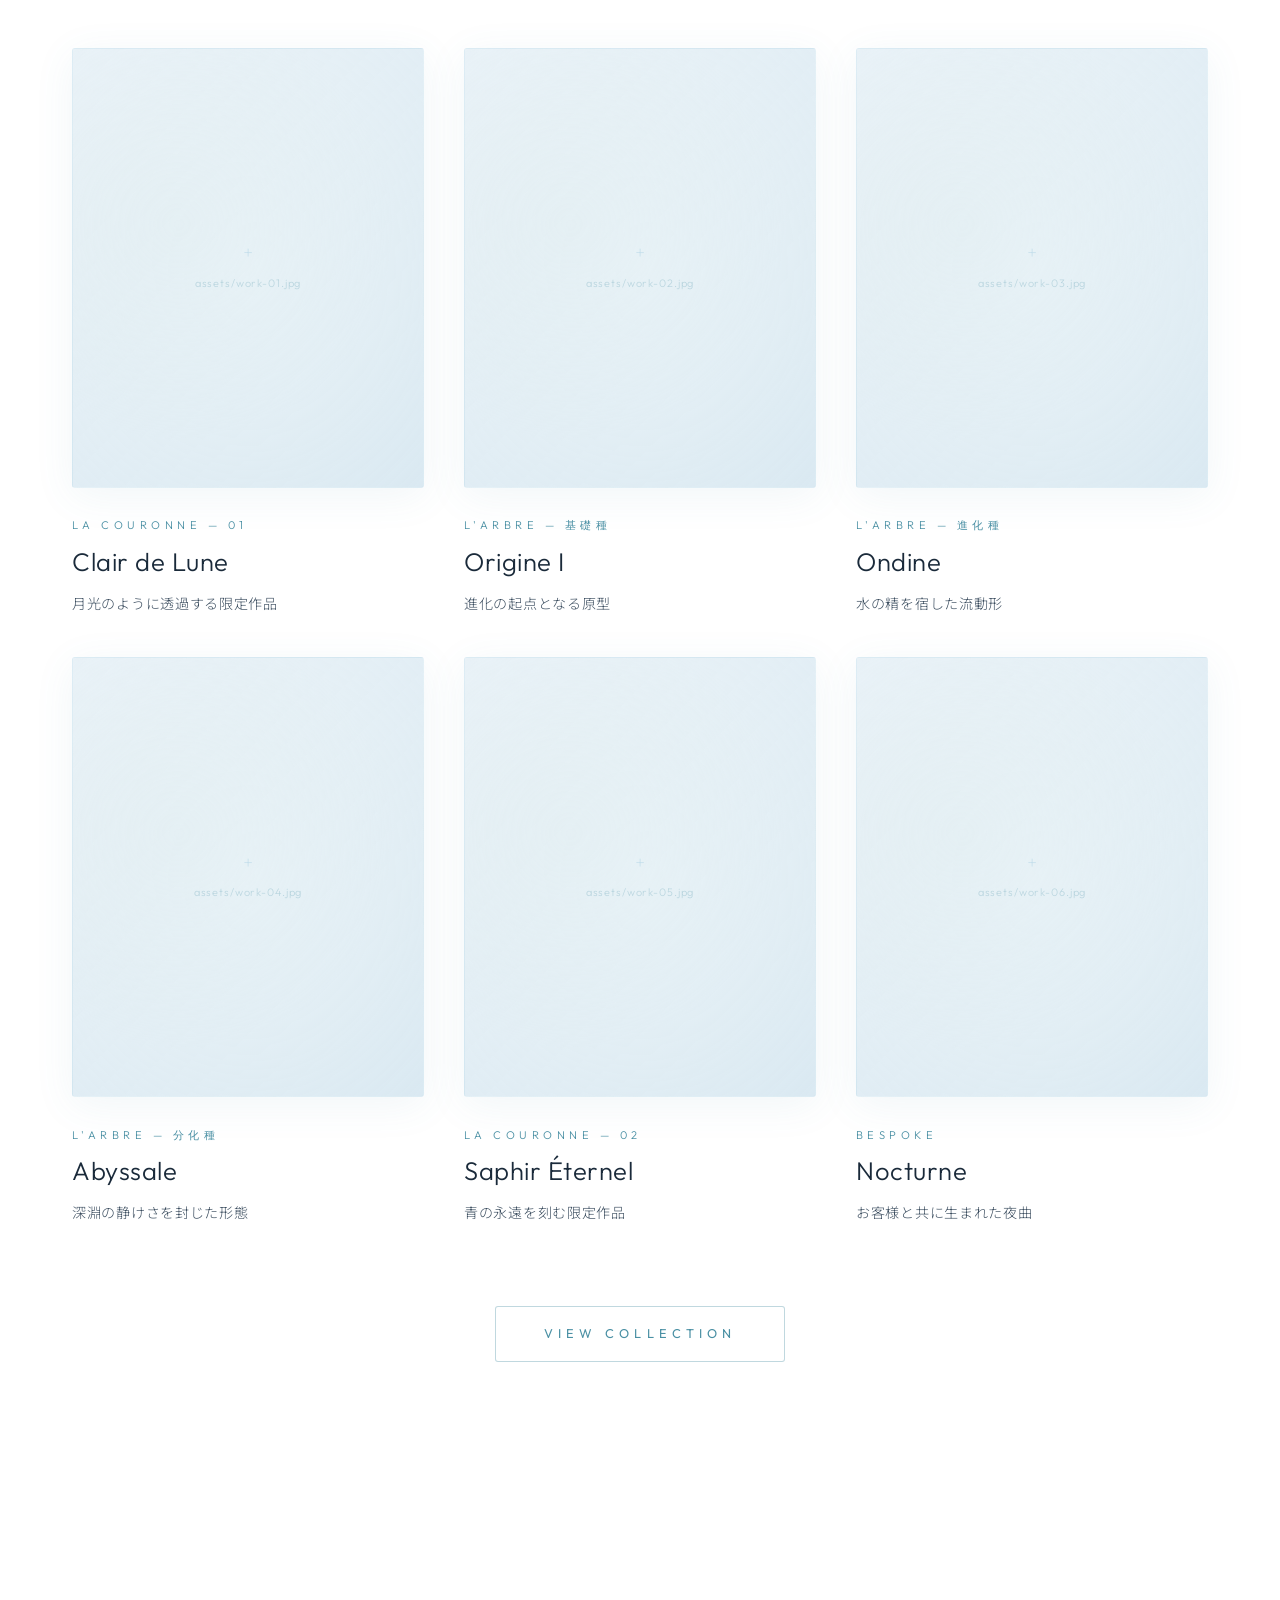
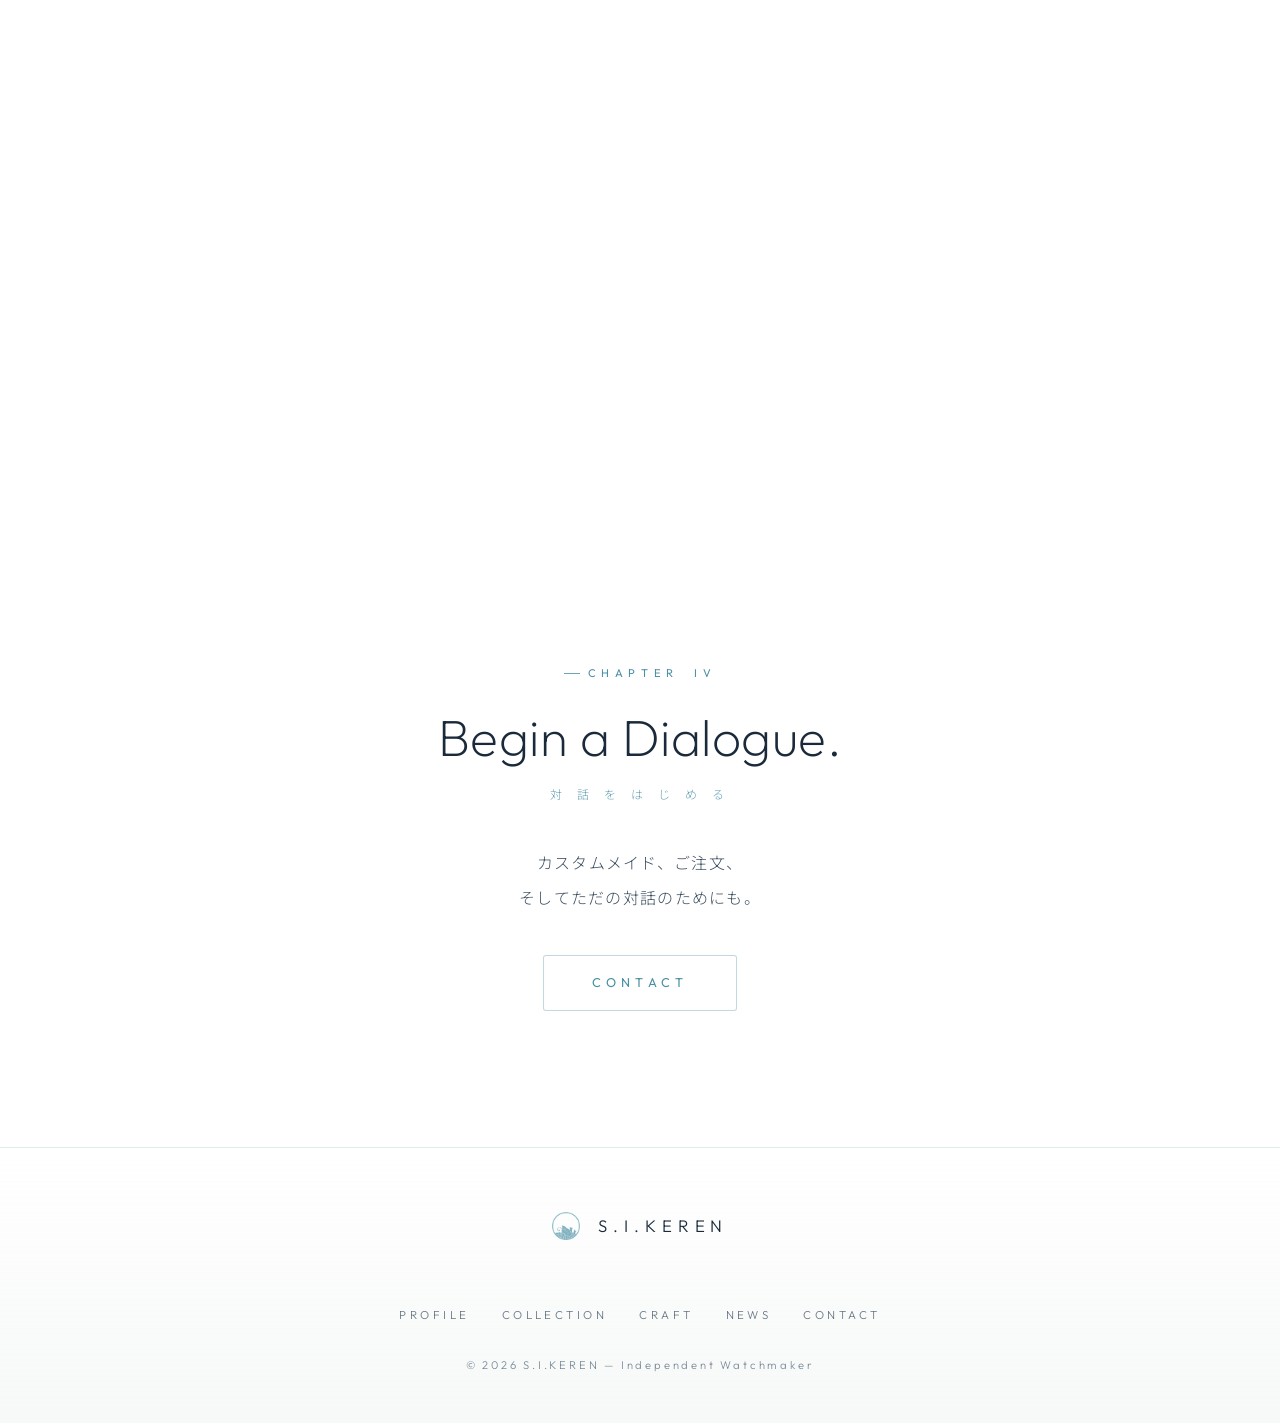
==== commit 1b47f309: "Update title from 'S.I.KEREN' to 'KEREN'" ====
--- a/index.html
+++ b/index.html
@@ -3,7 +3,7 @@
 <head>
 <meta charset="UTF-8">
 <meta name="viewport" content="width=device-width, initial-scale=1.0">
-<title>S.I.KEREN — Independent Watchmaker</title>
+<title>KEREN — Independent Watchmaker</title>
 <meta name="description" content="独立時計師ケレン。水と光の結晶のような精密時計。">
 <link rel="stylesheet" href="assets/style.css">
 </head>
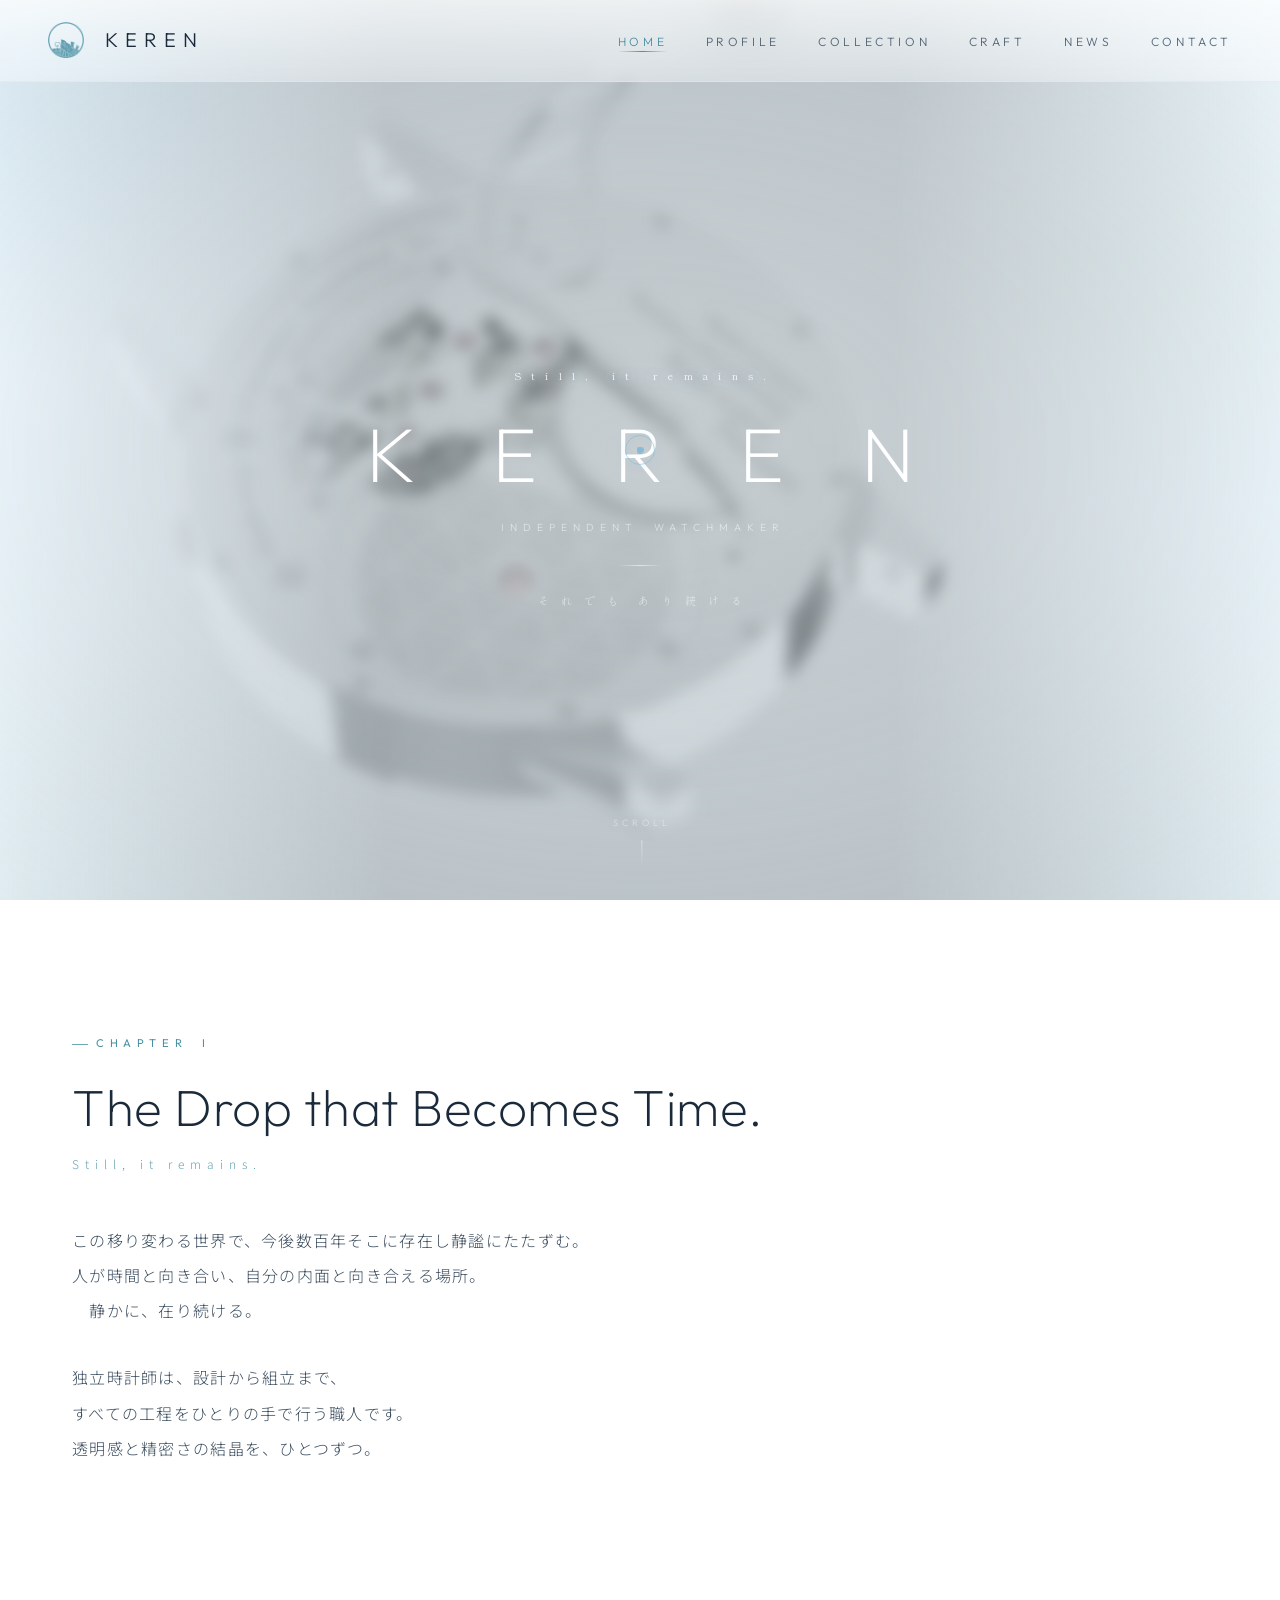
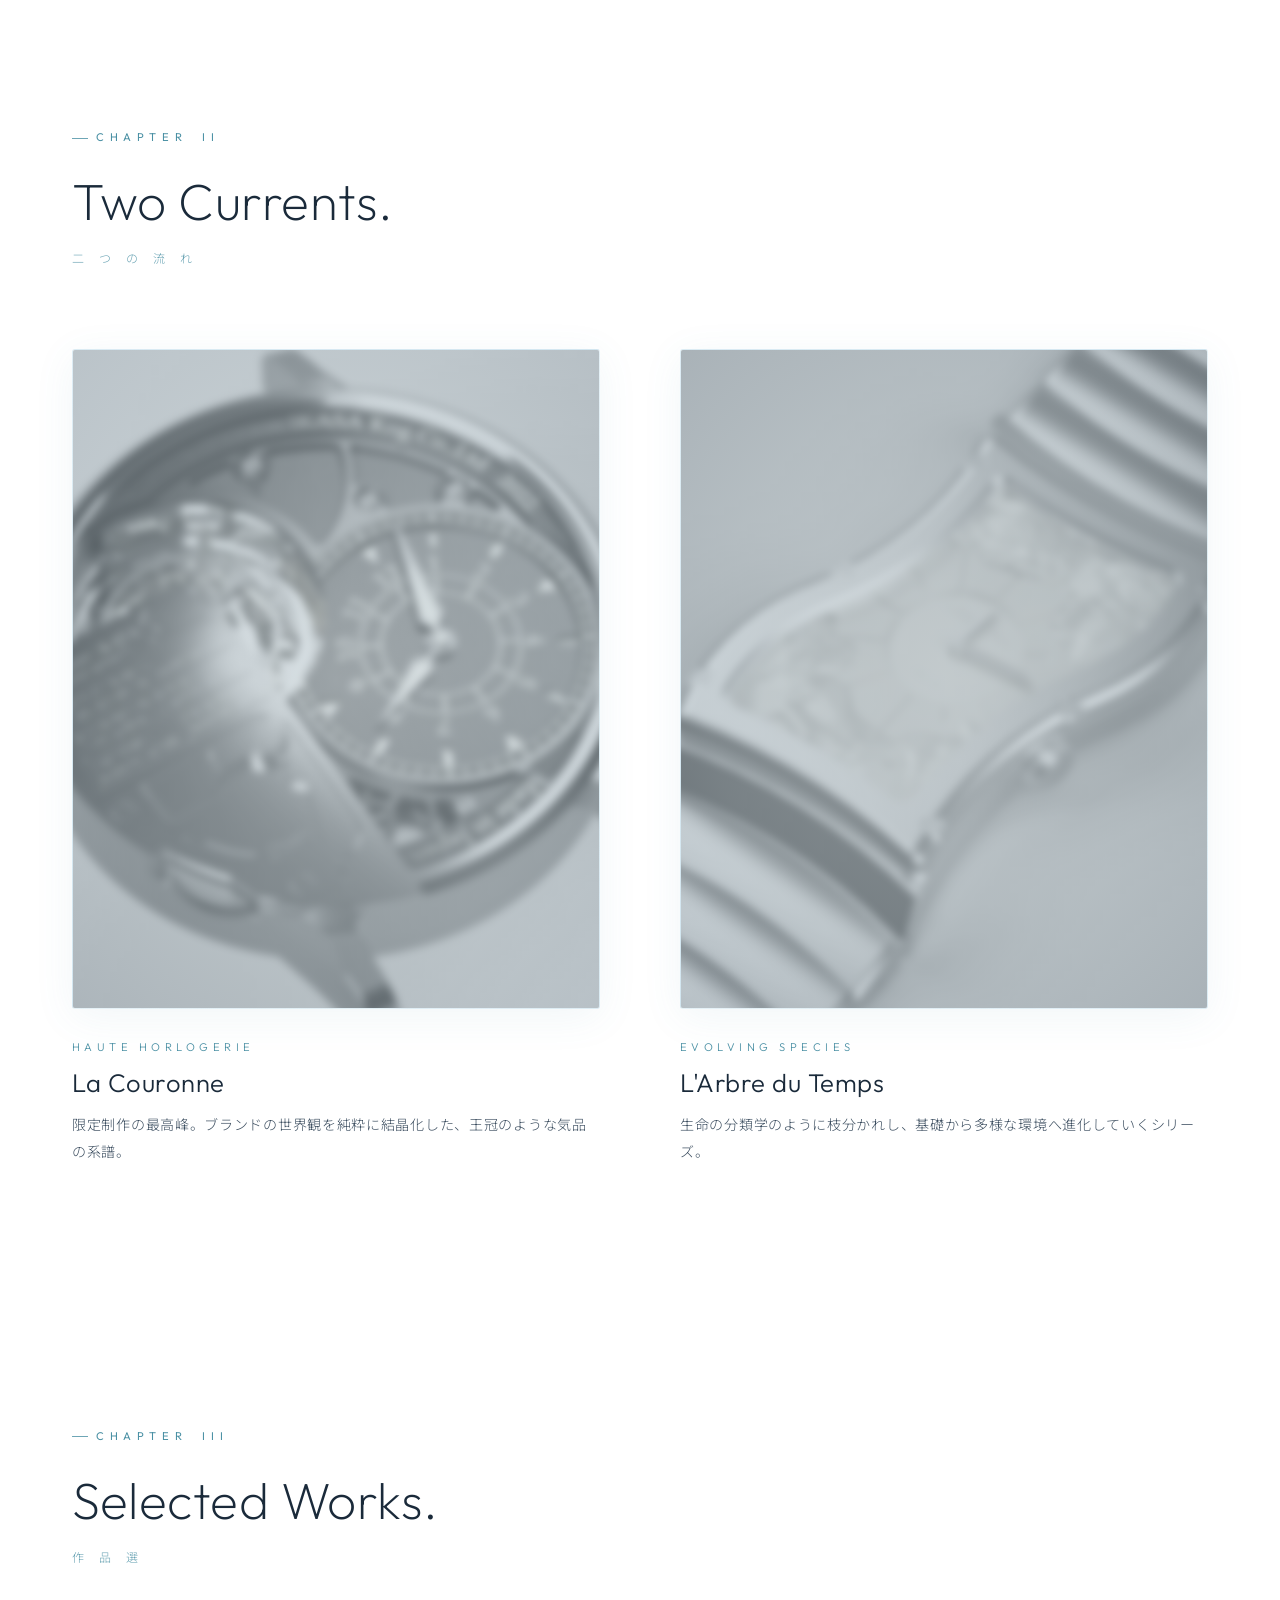
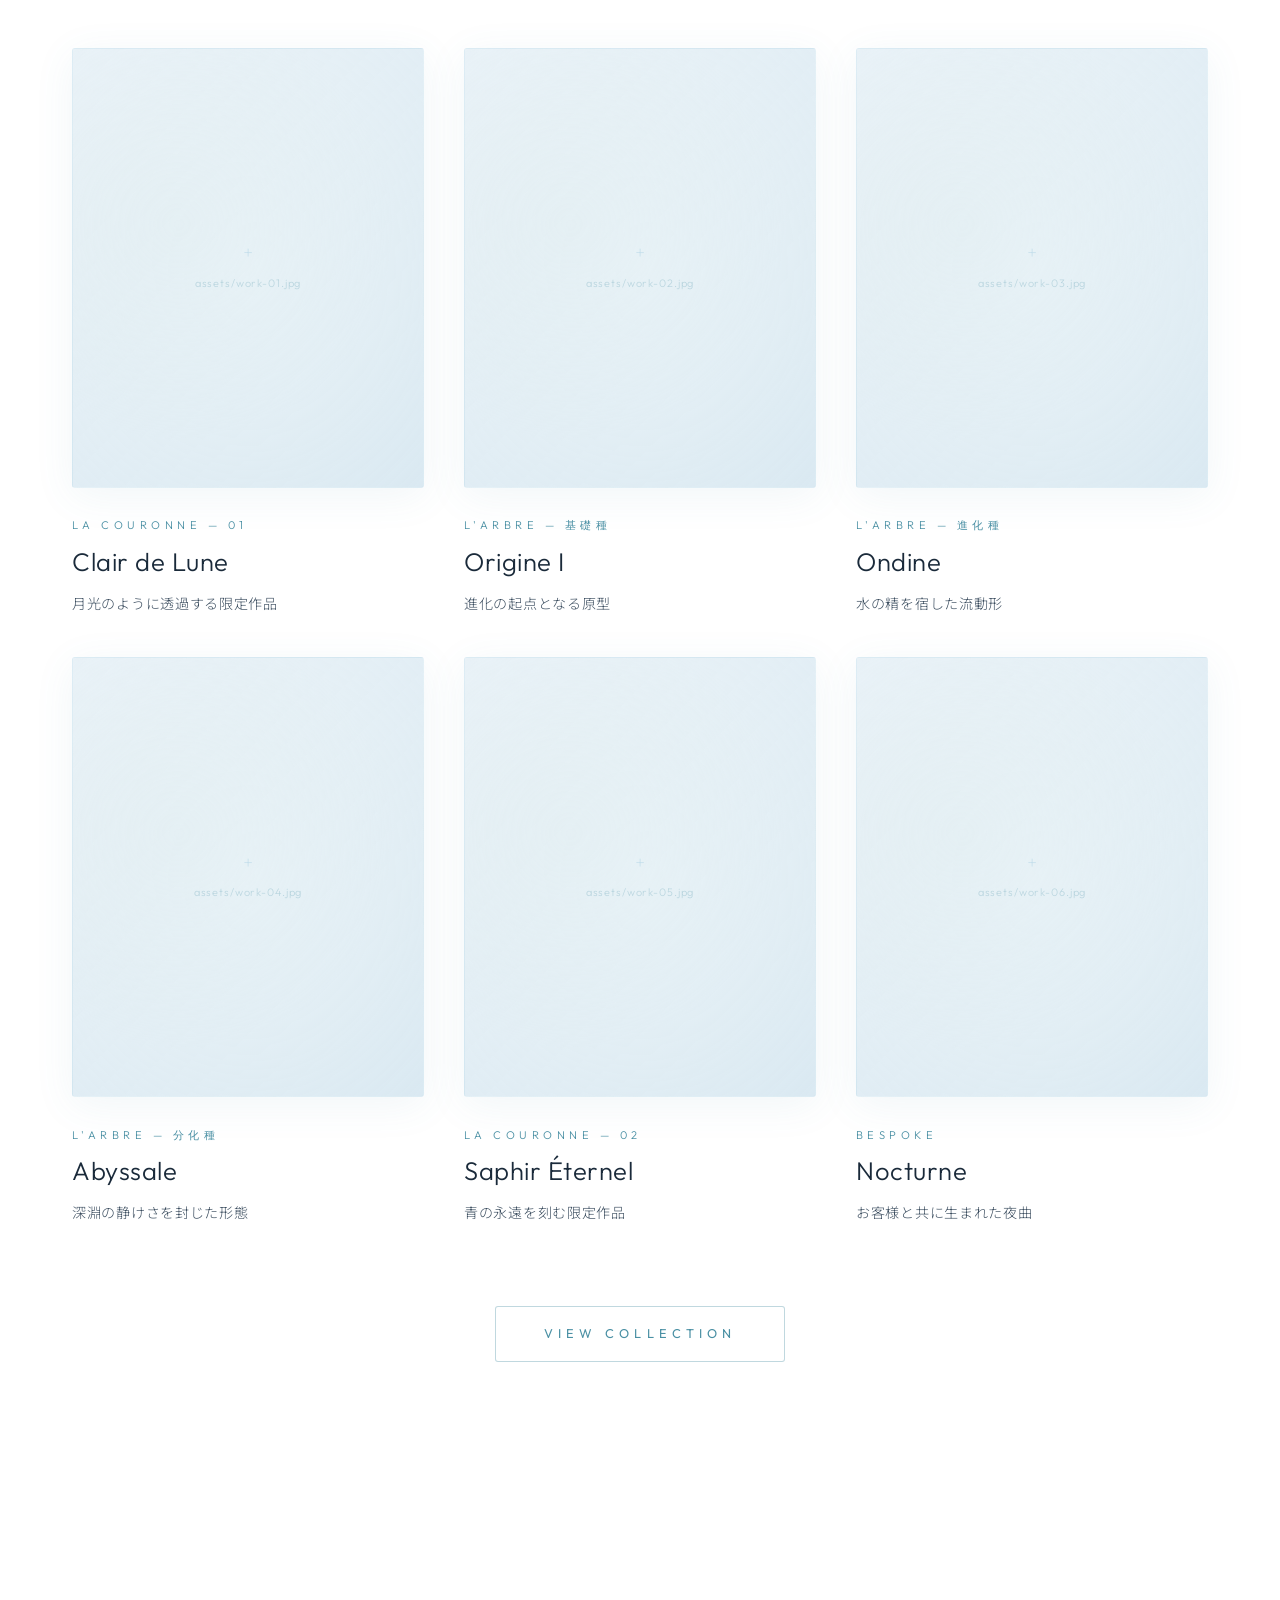
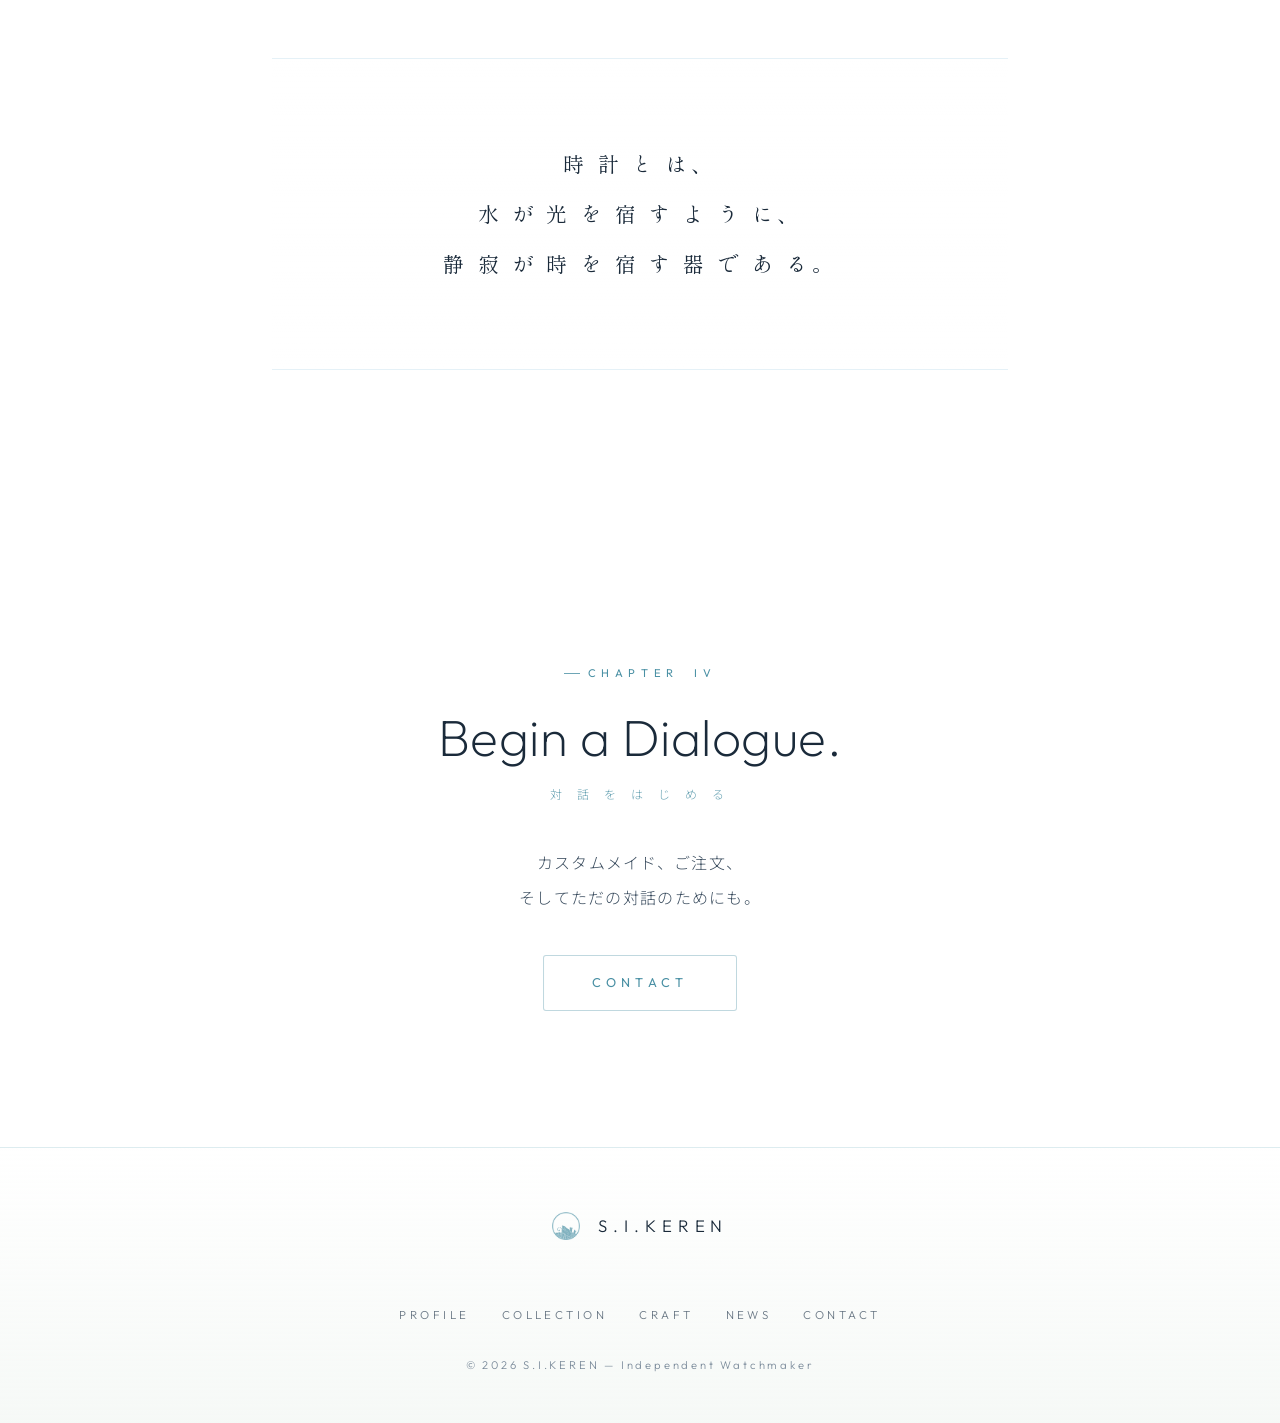
==== commit d73f2a79: "Update index.html" ====
--- a/index.html
+++ b/index.html
@@ -4,7 +4,7 @@
 <meta charset="UTF-8">
 <meta name="viewport" content="width=device-width, initial-scale=1.0">
 <title>KEREN — Independent Watchmaker</title>
-<meta name="description" content="独立時計師ケレン。水と光の結晶のような精密時計。">
+<meta name="description" content="Indipendent Watch KEREN Still, it remains.">
 <link rel="stylesheet" href="assets/style.css">
 </head>
 <body>
@@ -61,11 +61,11 @@
 
     <!-- テキストブロック（写真の下） -->
     <div class="hero-text">
-      <div class="hero-kanji">時 を 結 晶 に</div>
+      <div class="hero-kanji">Still, it remains.</div>
       <h1 class="hero-title">KEREN</h1>
       <div class="hero-sub">Independent&nbsp;&nbsp;Watchmaker</div>
       <div class="hero-rule"></div>
-      <div class="hero-quote">水 は 光 を 集 め&emsp;時 は 結 晶 と な る</div>
+      <div class="hero-quote">そ れ で も&emsp;あ り 続 け る</div>
     </div>
 
     <div class="scroll-cue">Scroll</div>
@@ -77,17 +77,17 @@
       <div class="reveal" style="max-width: 780px;">
         <div class="eyebrow">Chapter&nbsp;&nbsp;I</div>
         <h2>The Drop that Becomes Time.</h2>
-        <span class="subtitle-jp">一 滴 が 時 に な る</span>
+        <span class="subtitle-jp">Still, it remains.</span>
       </div>
 
       <div class="reveal mt-4" style="max-width: 720px; margin-top: 3rem;">
         <p class="lead">
-          雨の一滴が水面に落ちて、波紋を描くように。<br>
-          小さな部品のひとつひとつが結びつき、<br>
-          やがて時計という静謐な器になります。
+          この移り変わる世界で、今後数百年そこに存在し静謐にたたずむ。<br>
+          人が時間と向き合い、自分の内面と向き合える場所。<br>
+        　静かに、在り続ける。
         </p>
         <p class="lead mt-2">
-          独立時計師ケレンは、設計から組立まで、<br>
+          独立時計師は、設計から組立まで、<br>
           すべての工程をひとりの手で行う職人です。<br>
           透明感と精密さの結晶を、ひとつずつ。
         </p>
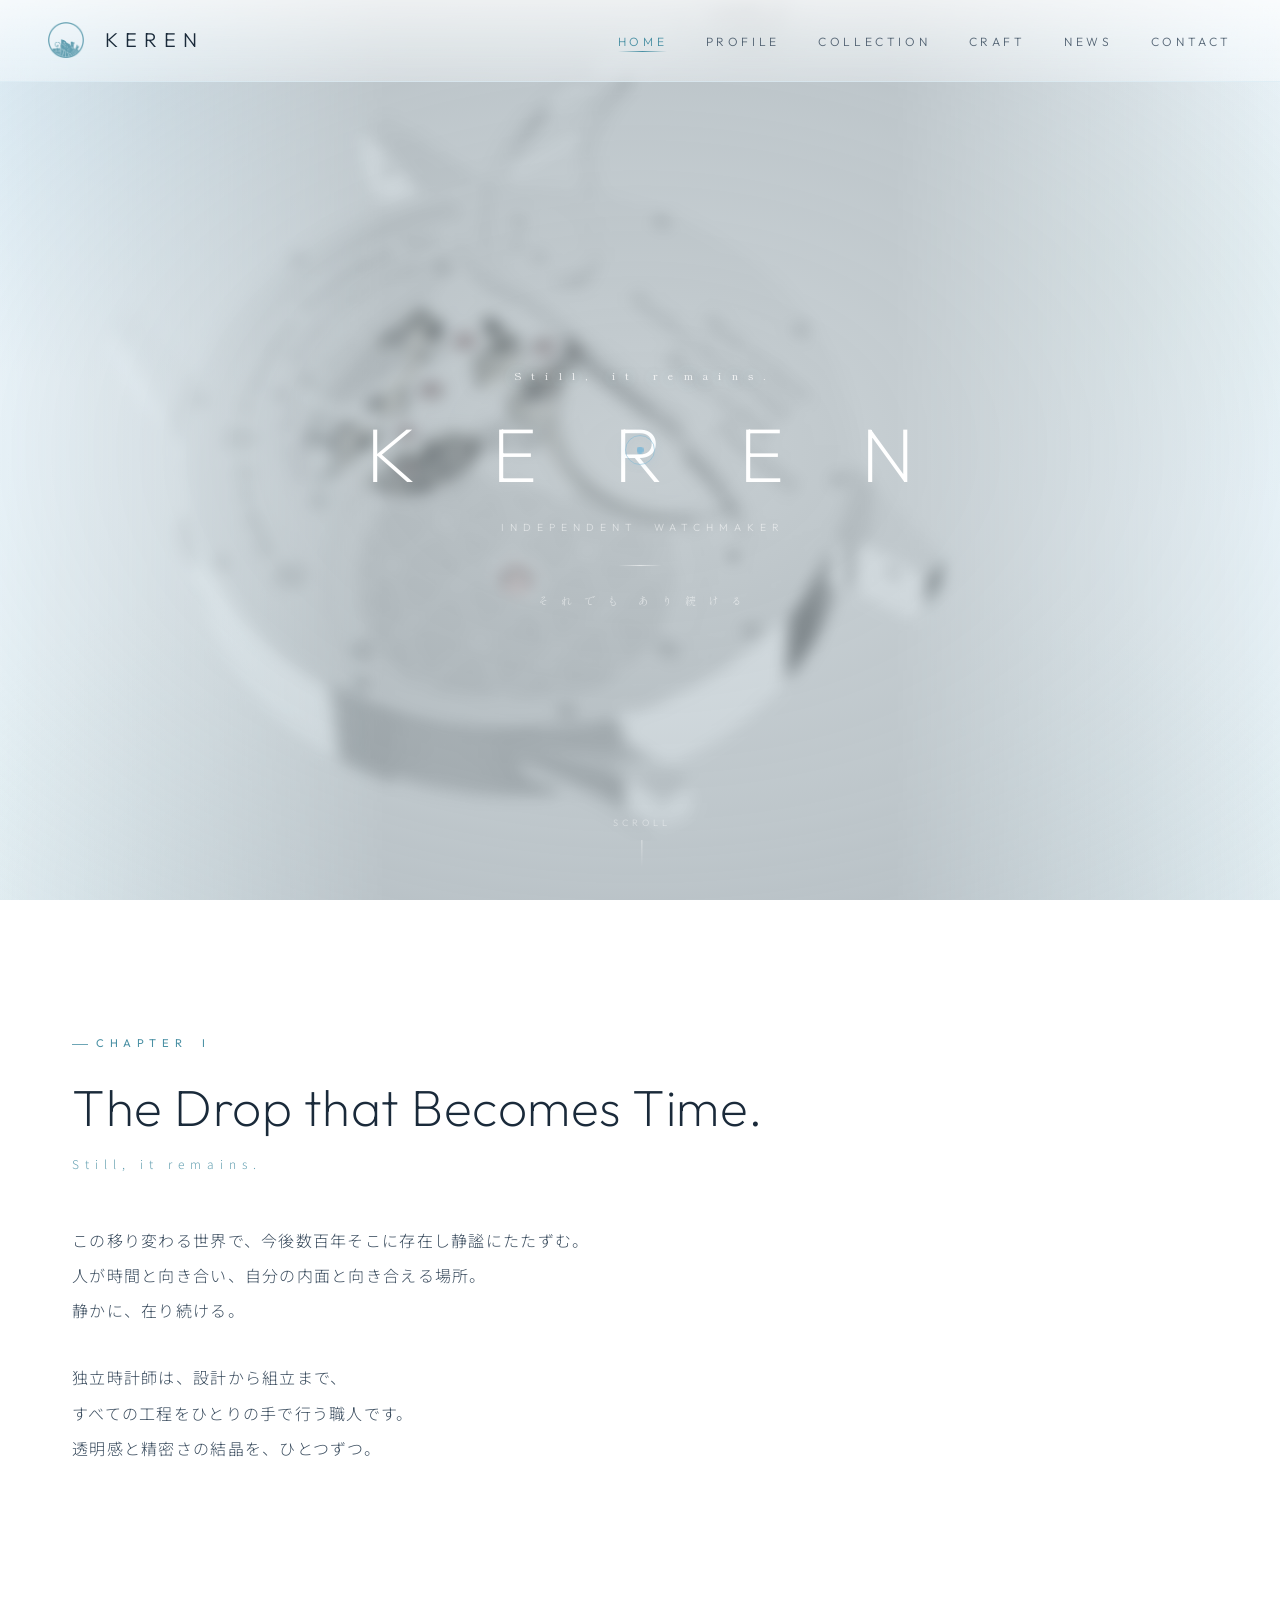
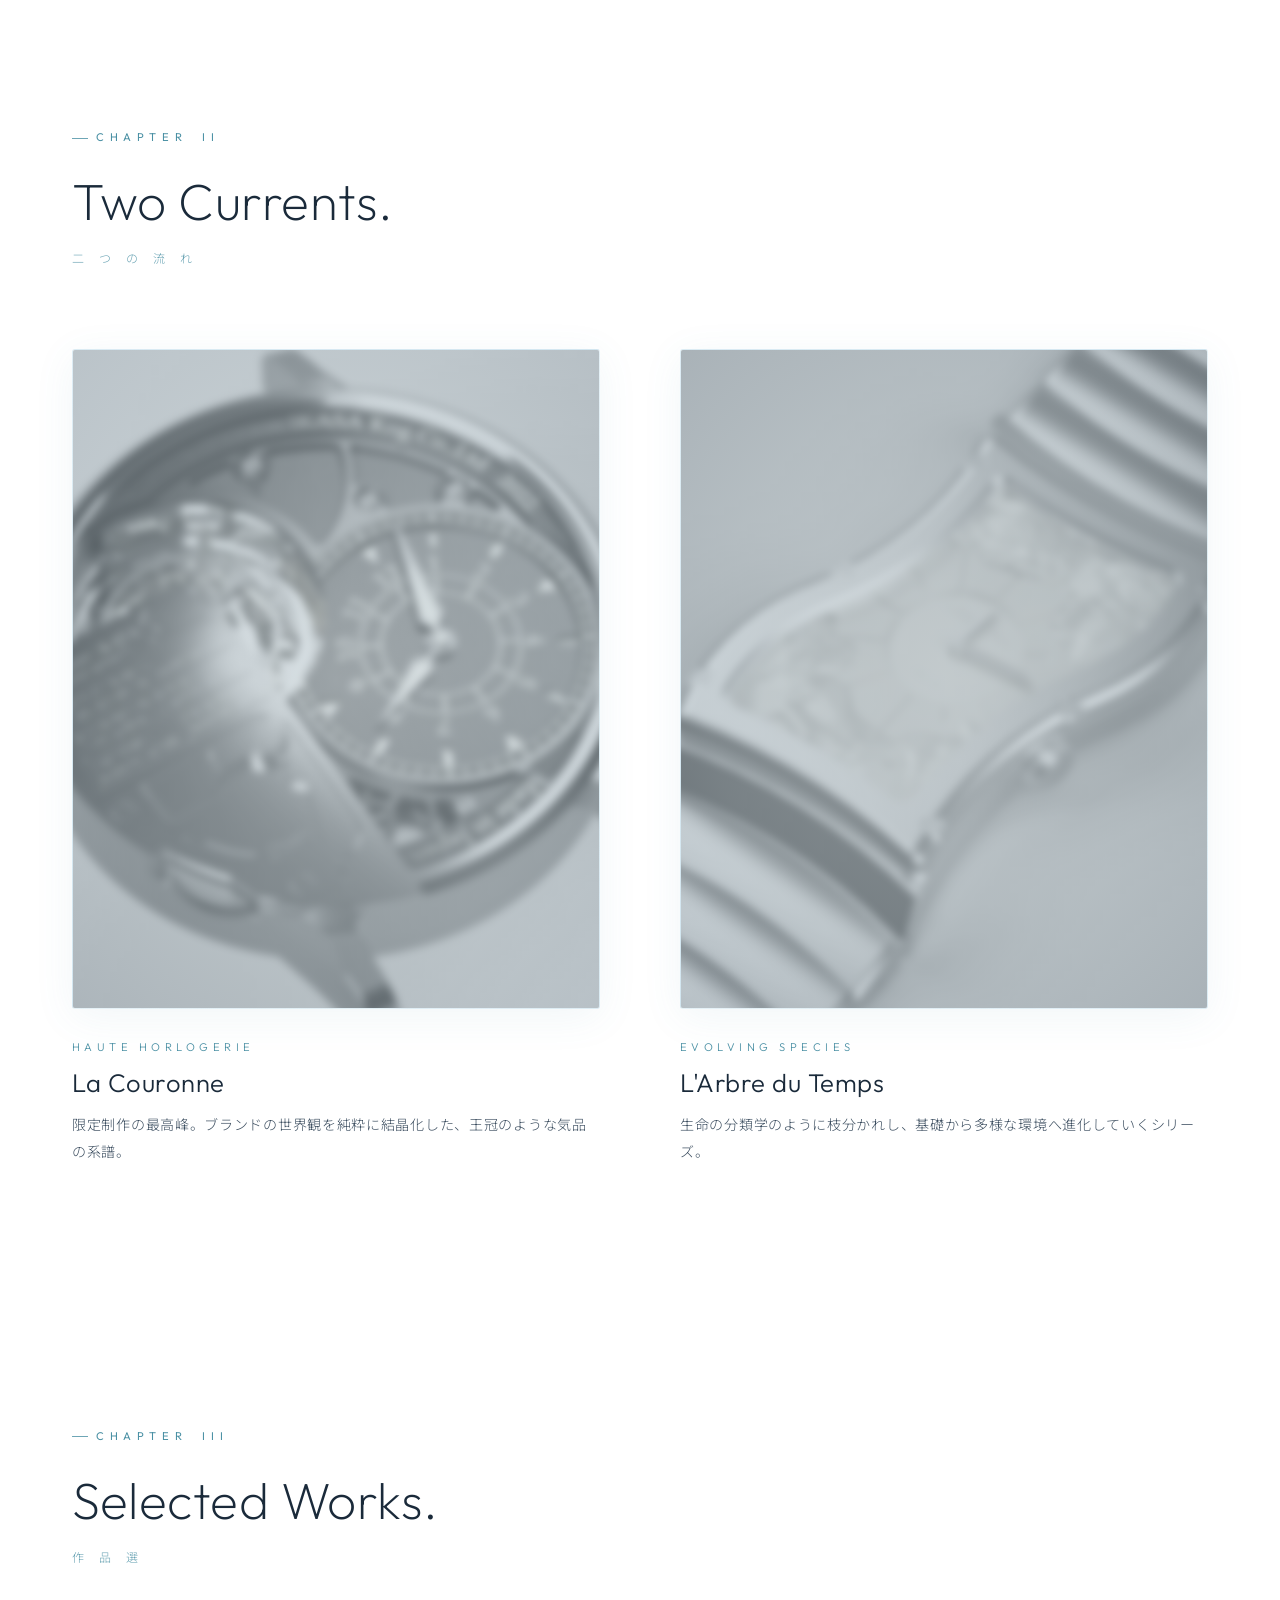
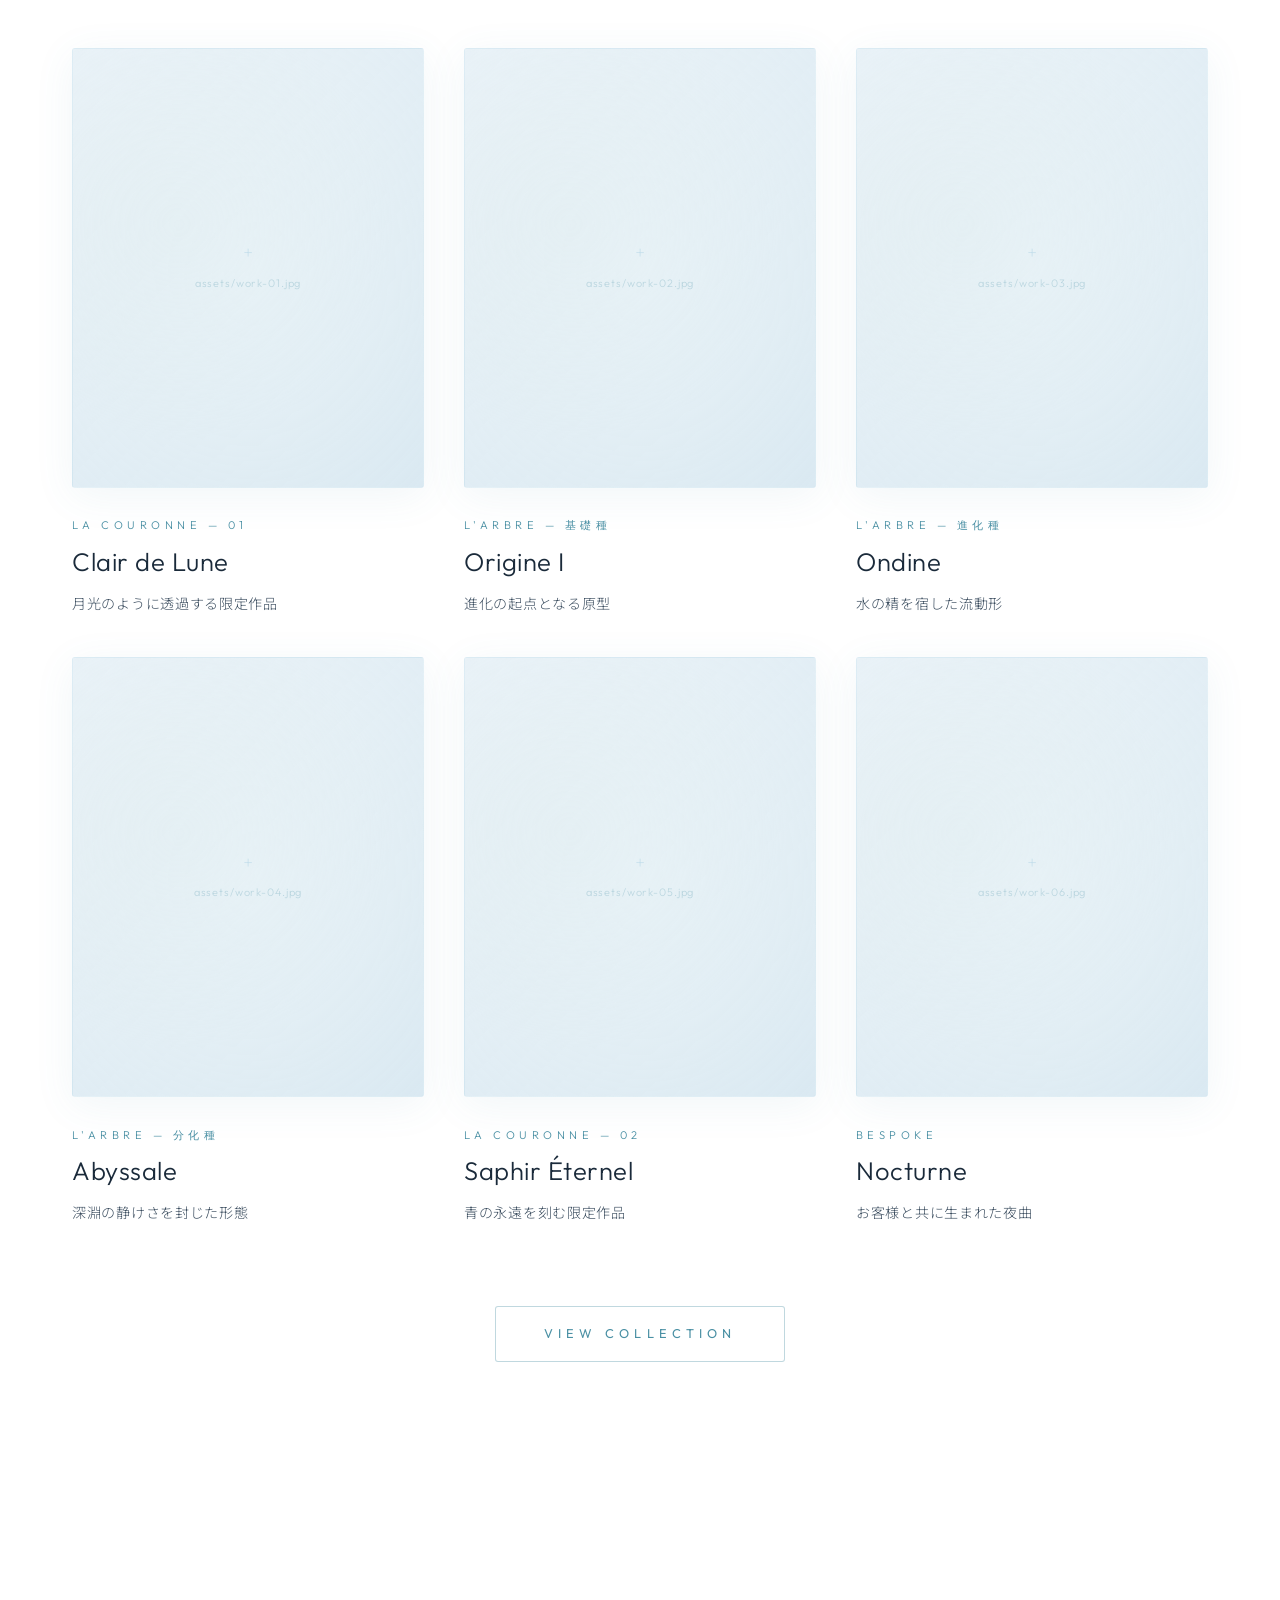
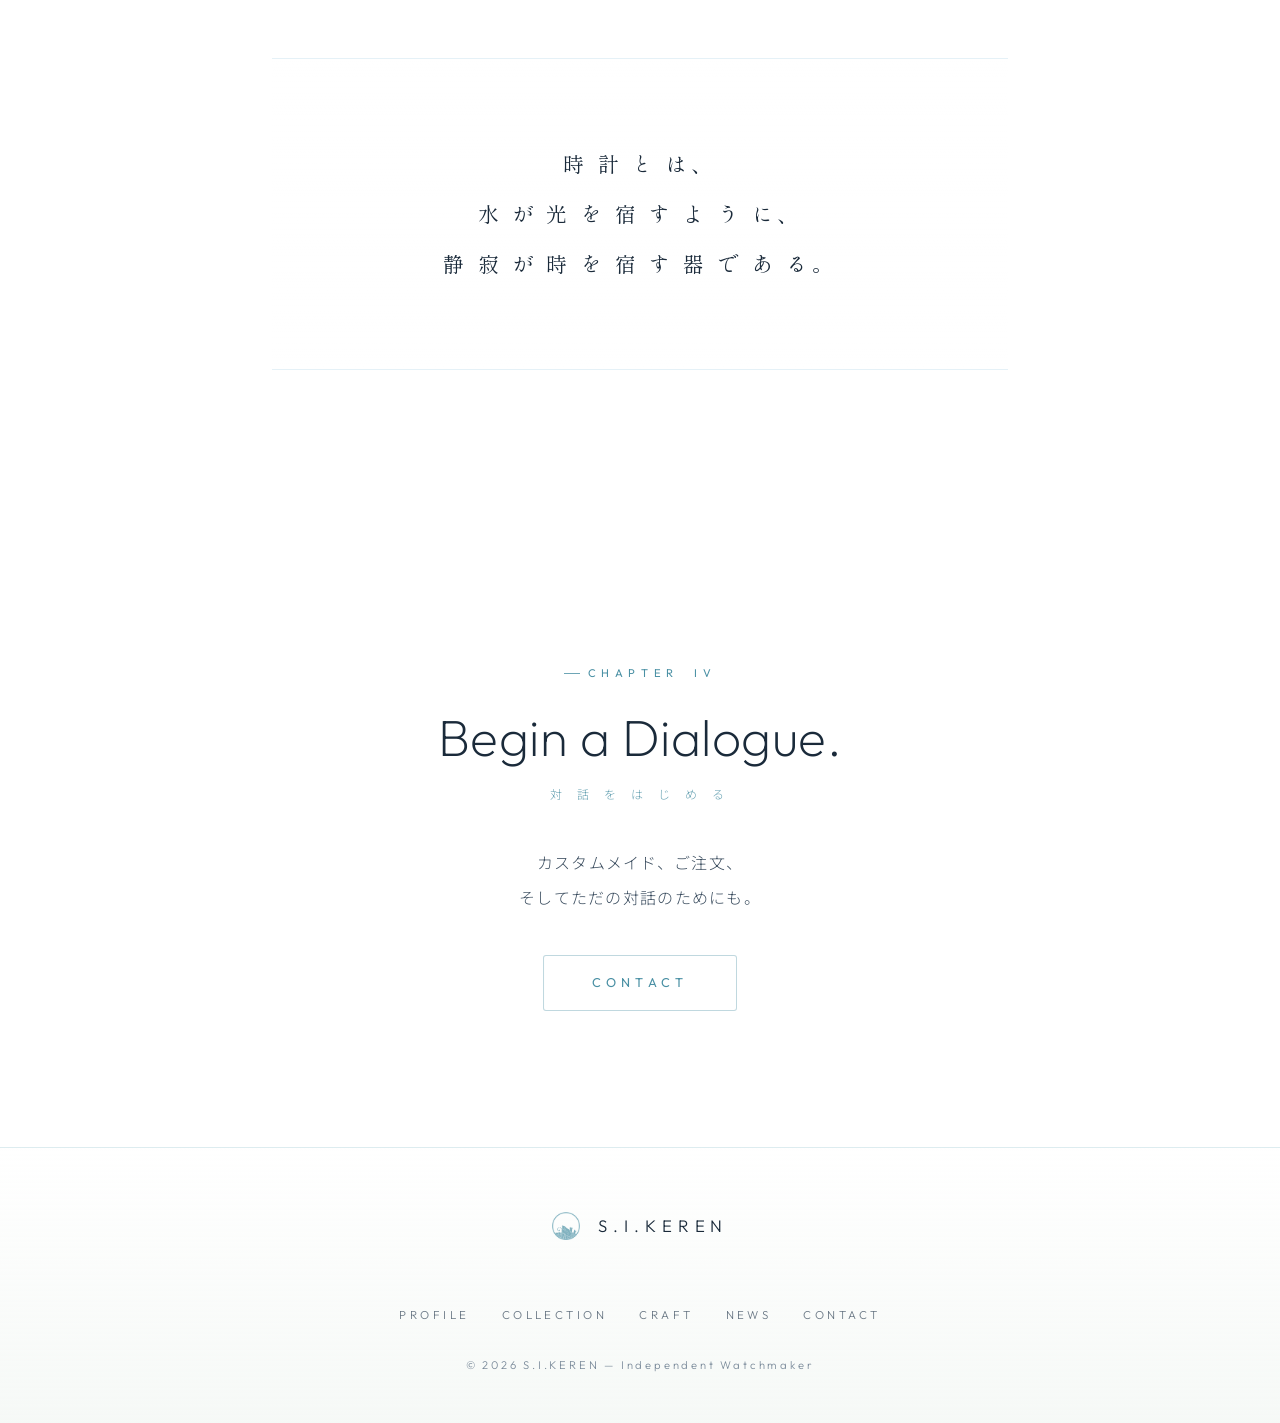
==== commit bea6f84b: "Fix whitespace in index.html" ====
--- a/index.html
+++ b/index.html
@@ -84,7 +84,7 @@
         <p class="lead">
           この移り変わる世界で、今後数百年そこに存在し静謐にたたずむ。<br>
           人が時間と向き合い、自分の内面と向き合える場所。<br>
-        　静かに、在り続ける。
+        静かに、在り続ける。
         </p>
         <p class="lead mt-2">
           独立時計師は、設計から組立まで、<br>
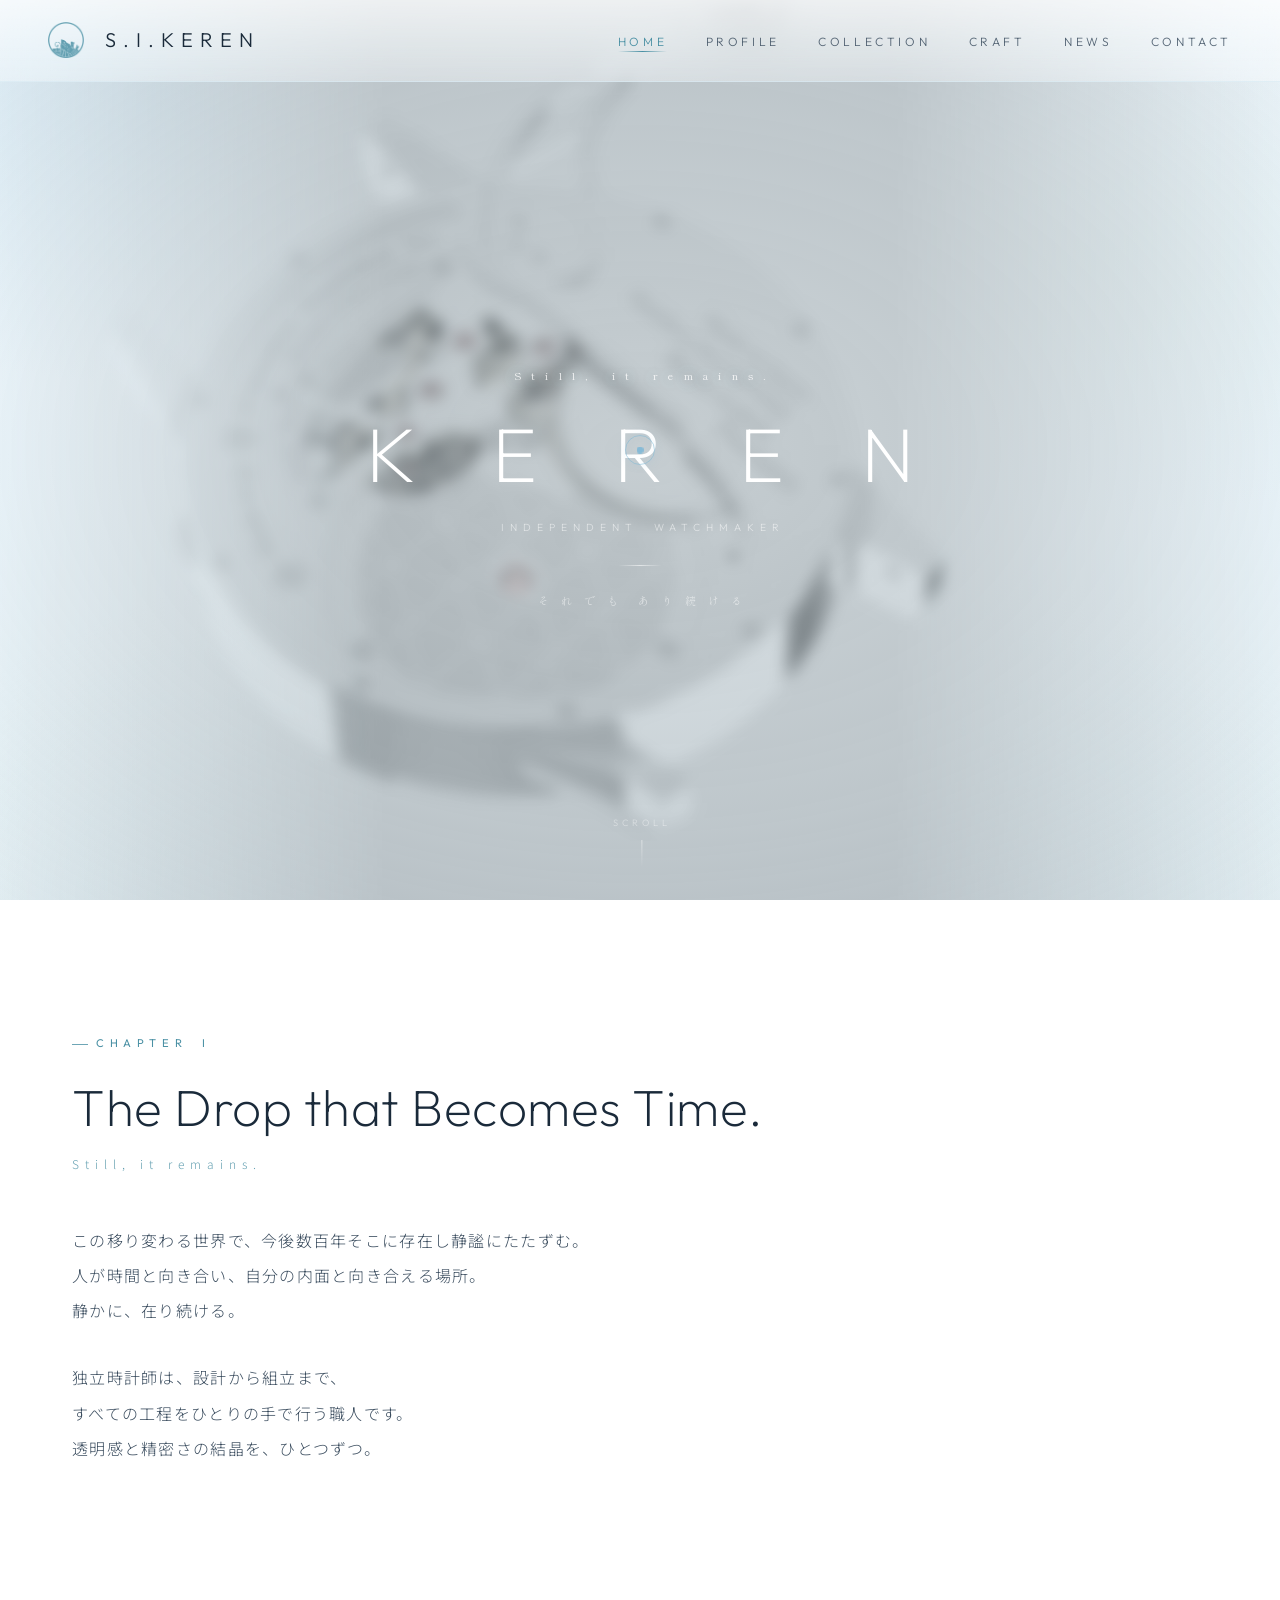
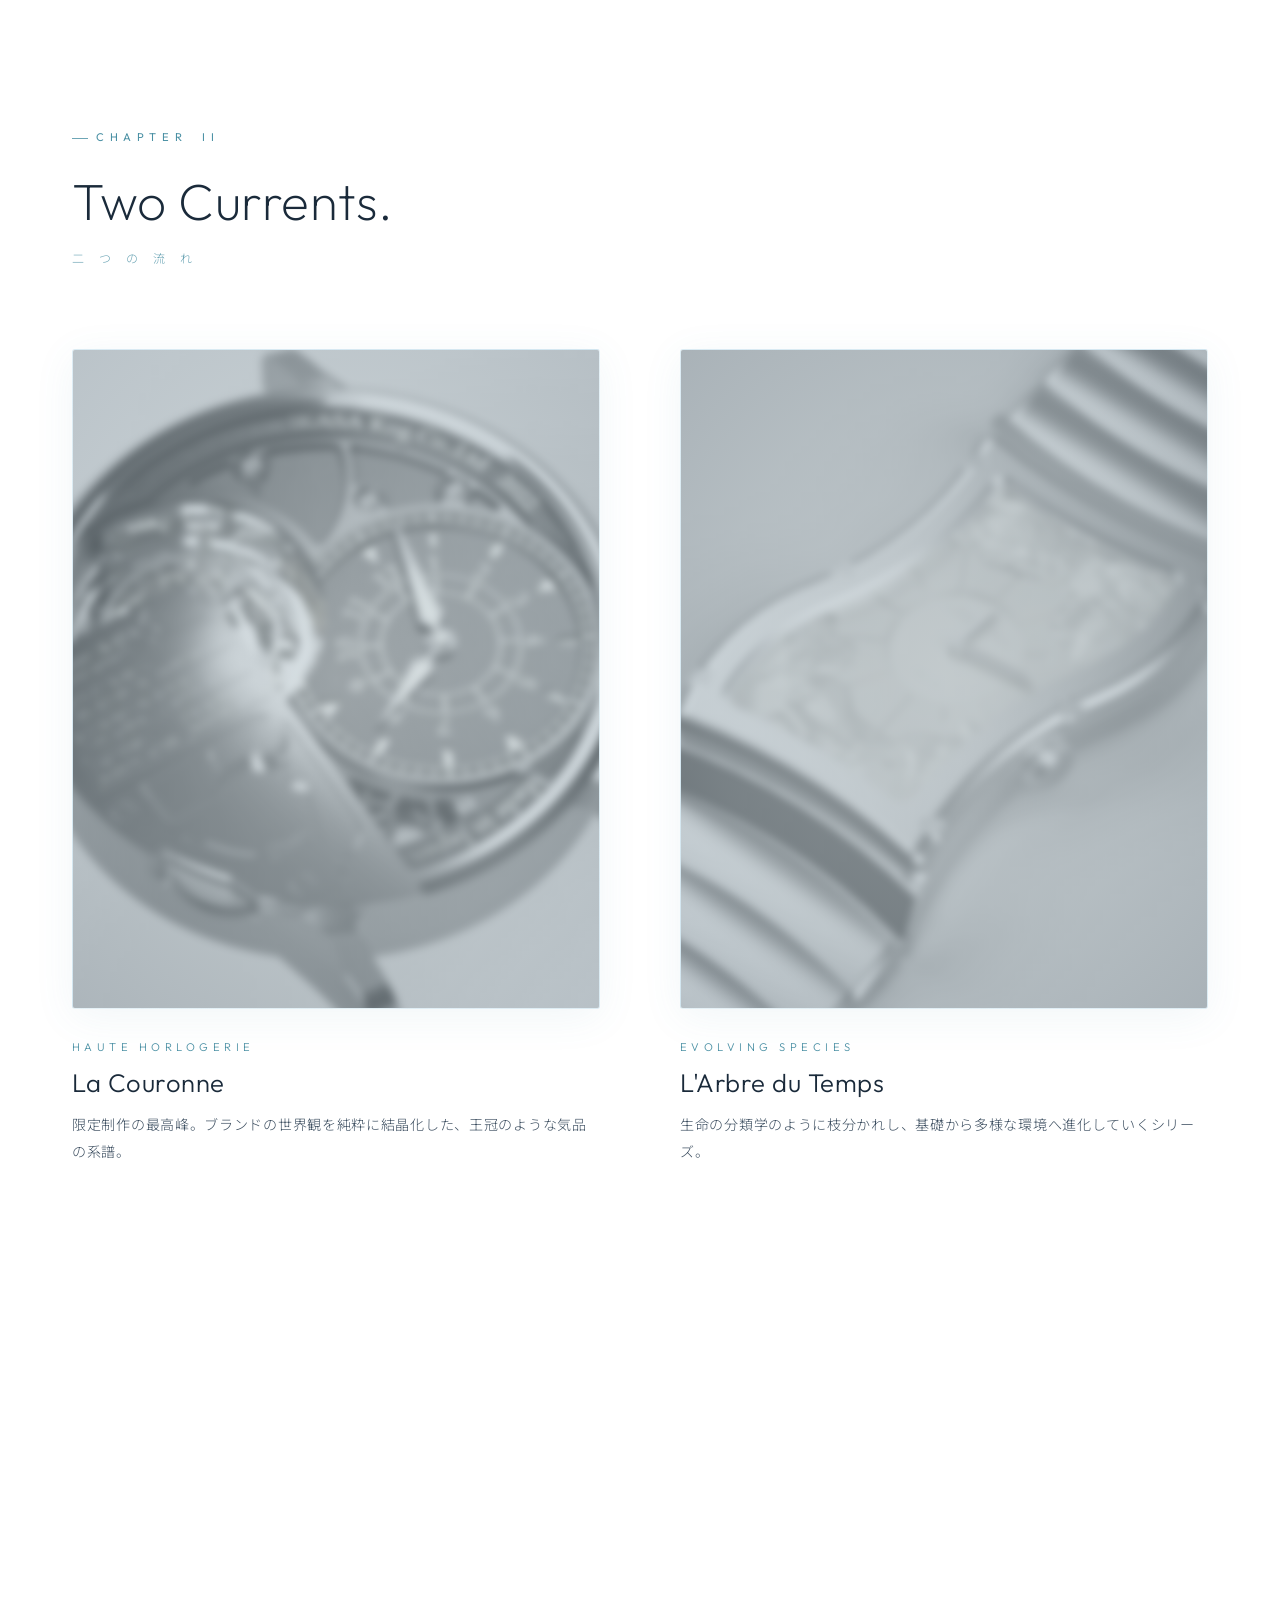
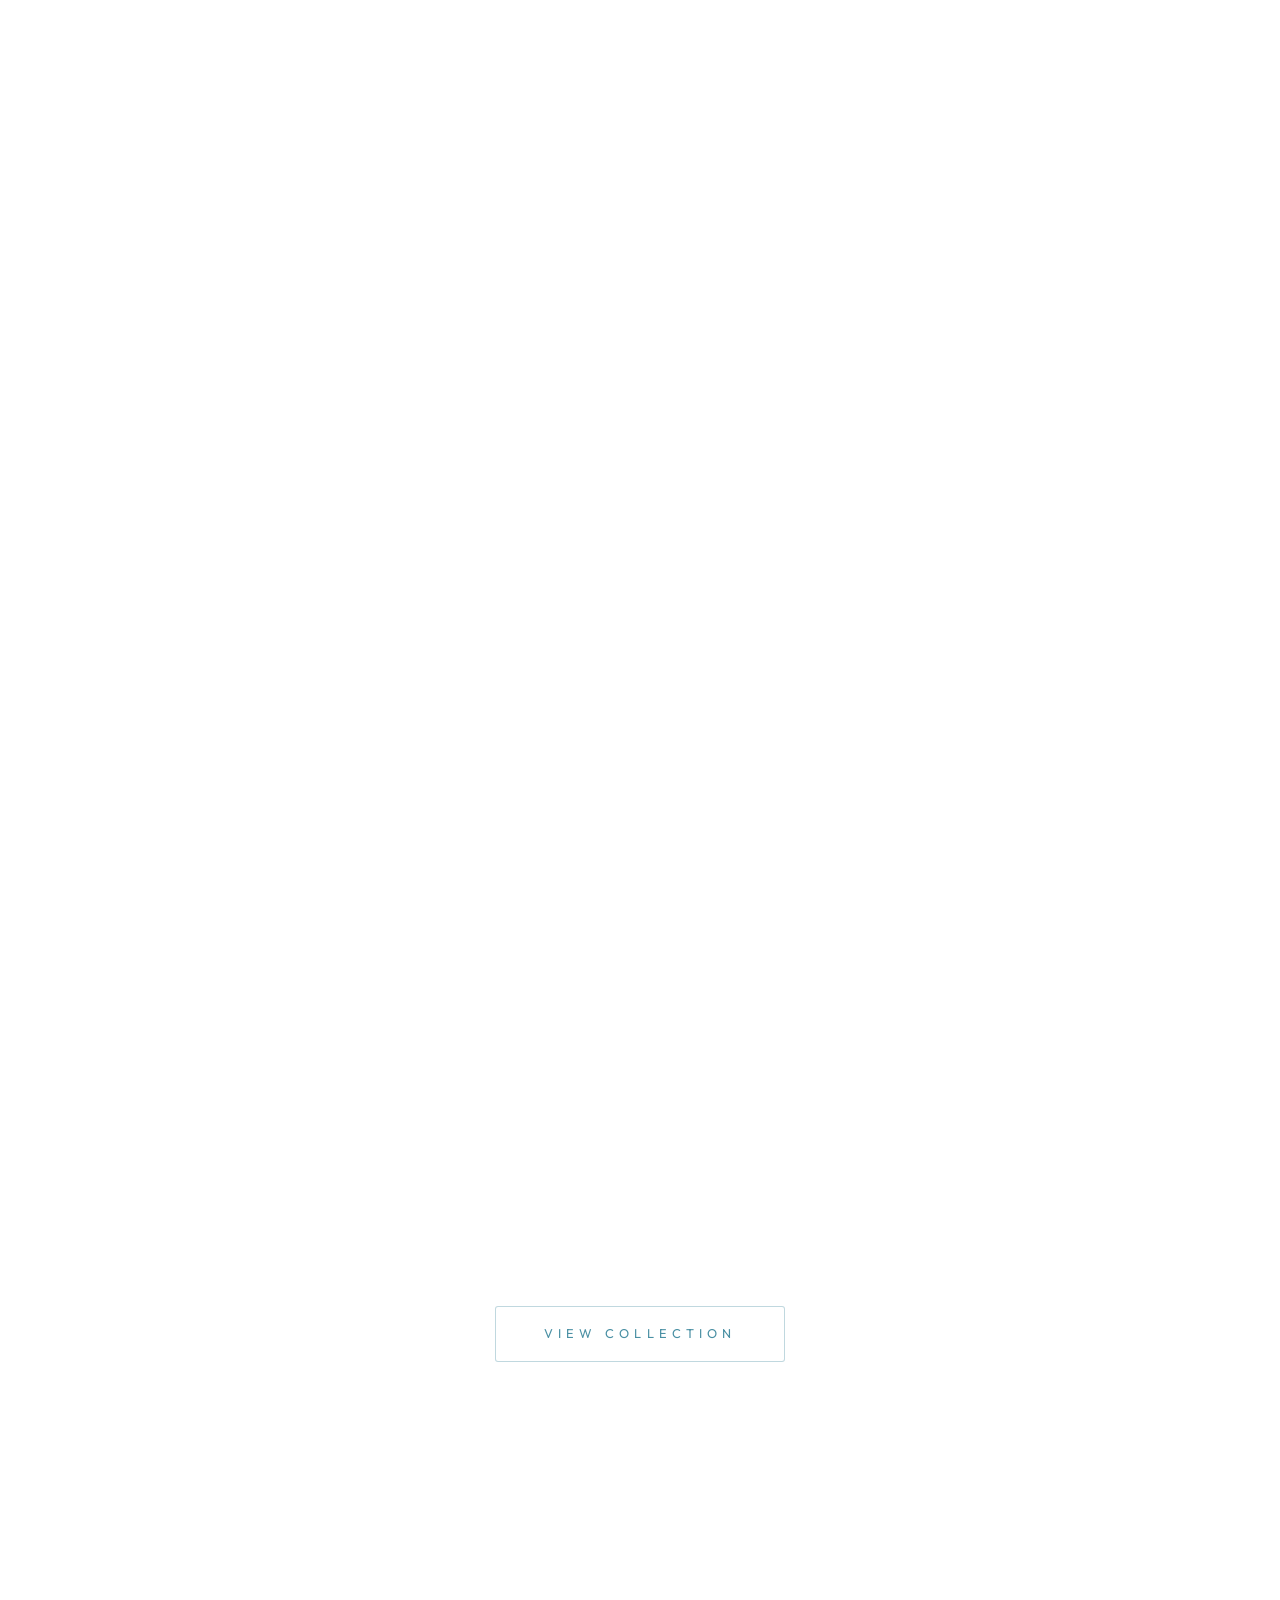
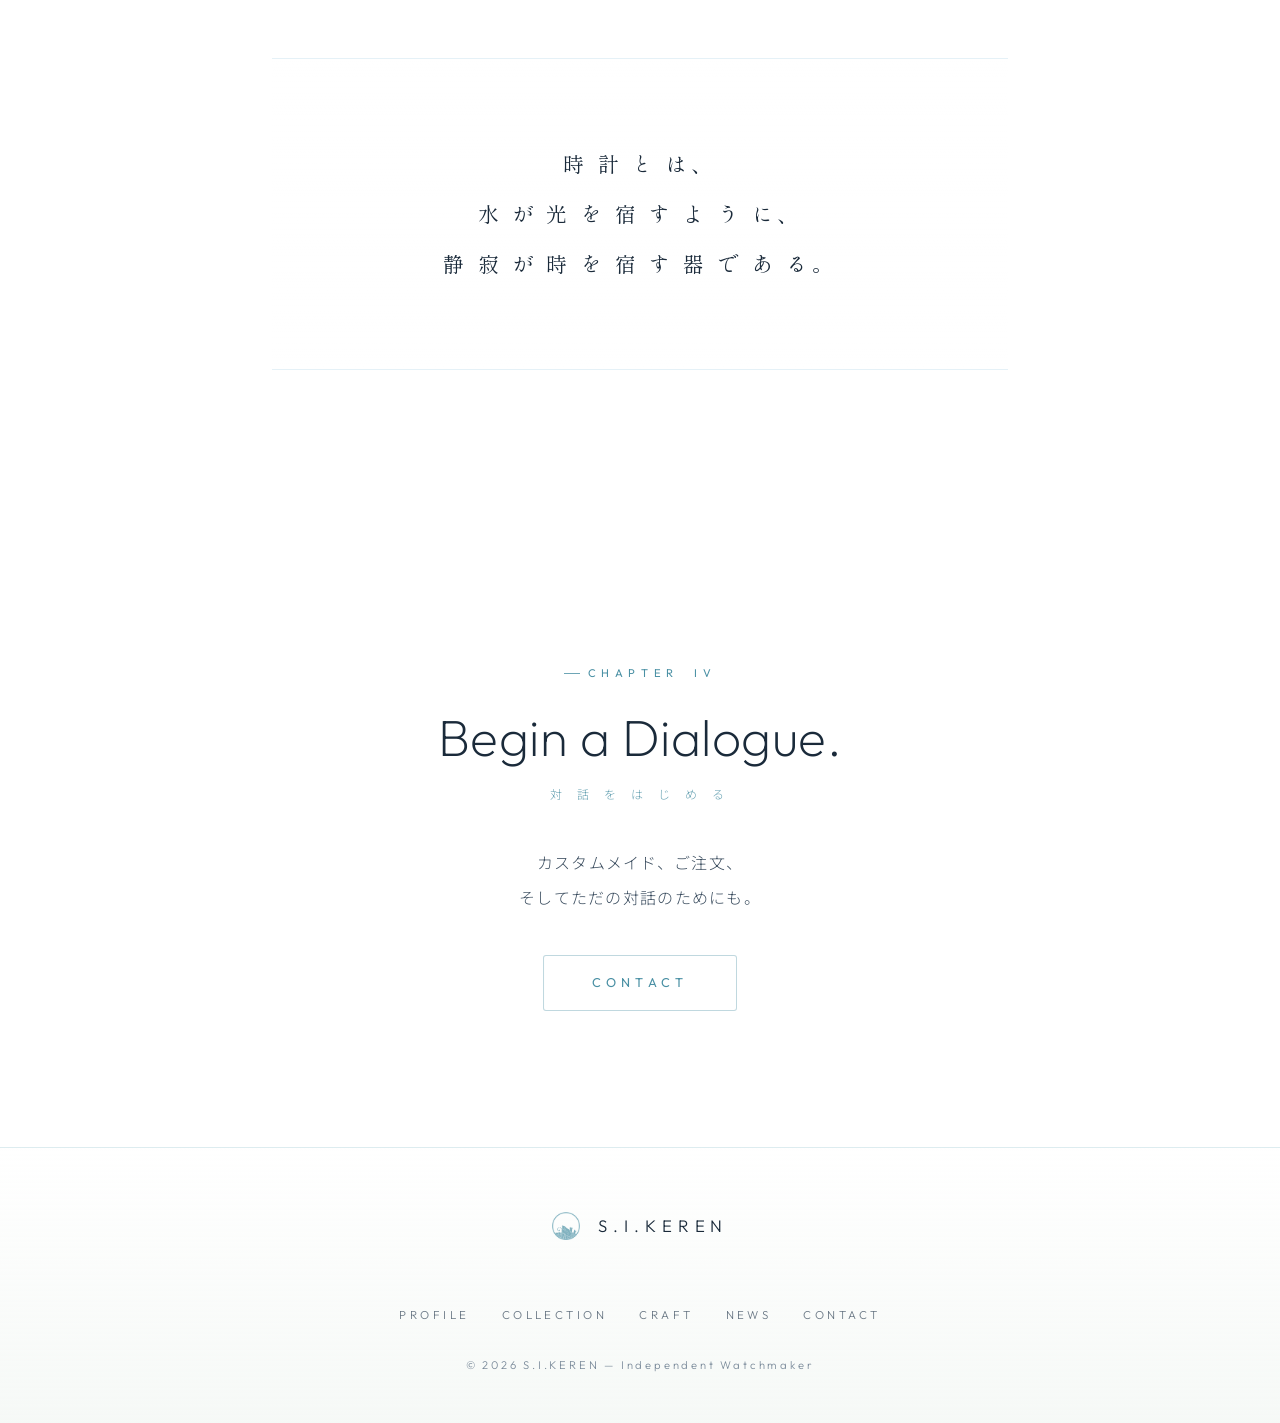
==== commit 1cbb55ef: "Update index.html" ====
--- a/index.html
+++ b/index.html
@@ -15,7 +15,7 @@
 <header class="topbar">
   <a href="index.html" class="brand">
     <img src="assets/logo_itoiwa.png" class="brand-logo" alt="S.I.KEREN logo">
-    <span class="brand-name">KEREN</span>
+    <span class="brand-name">S.I.KEREN</span>
   </a>
   <nav>
     <ul class="nav-links">
